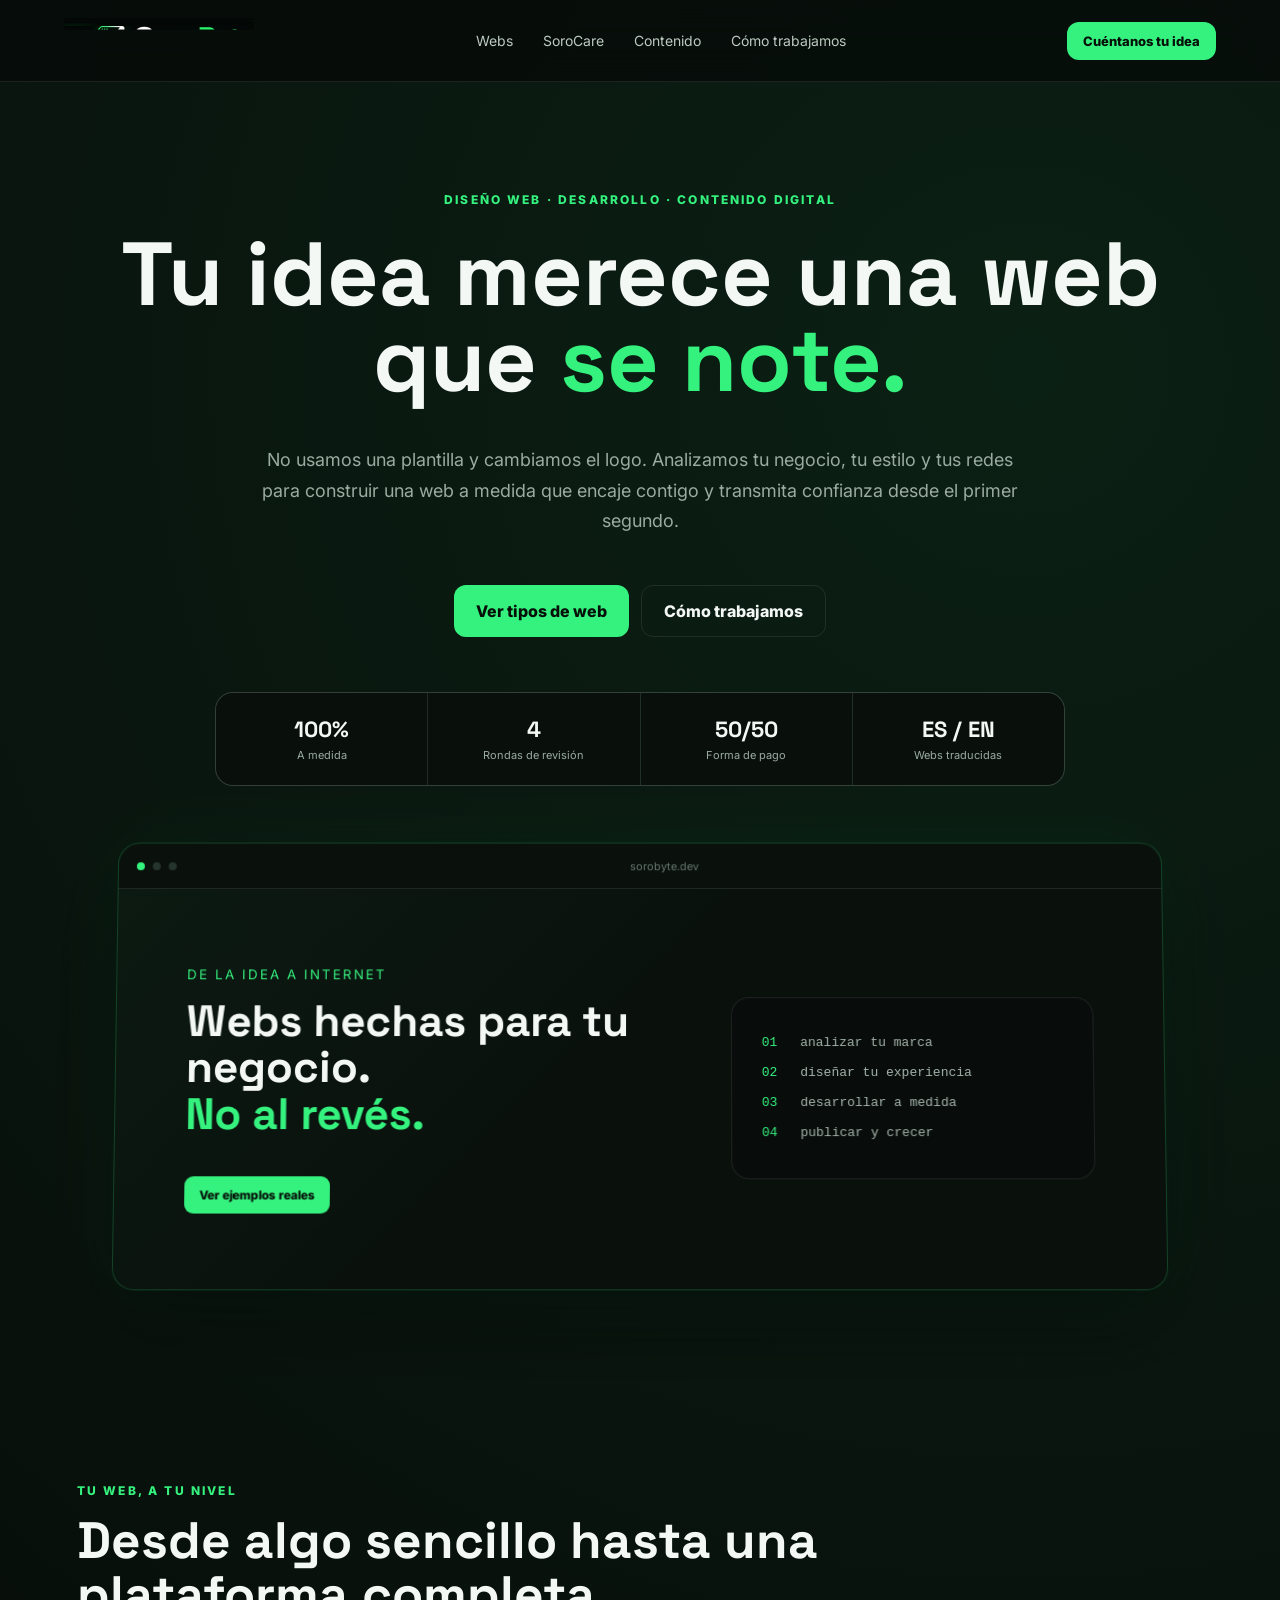
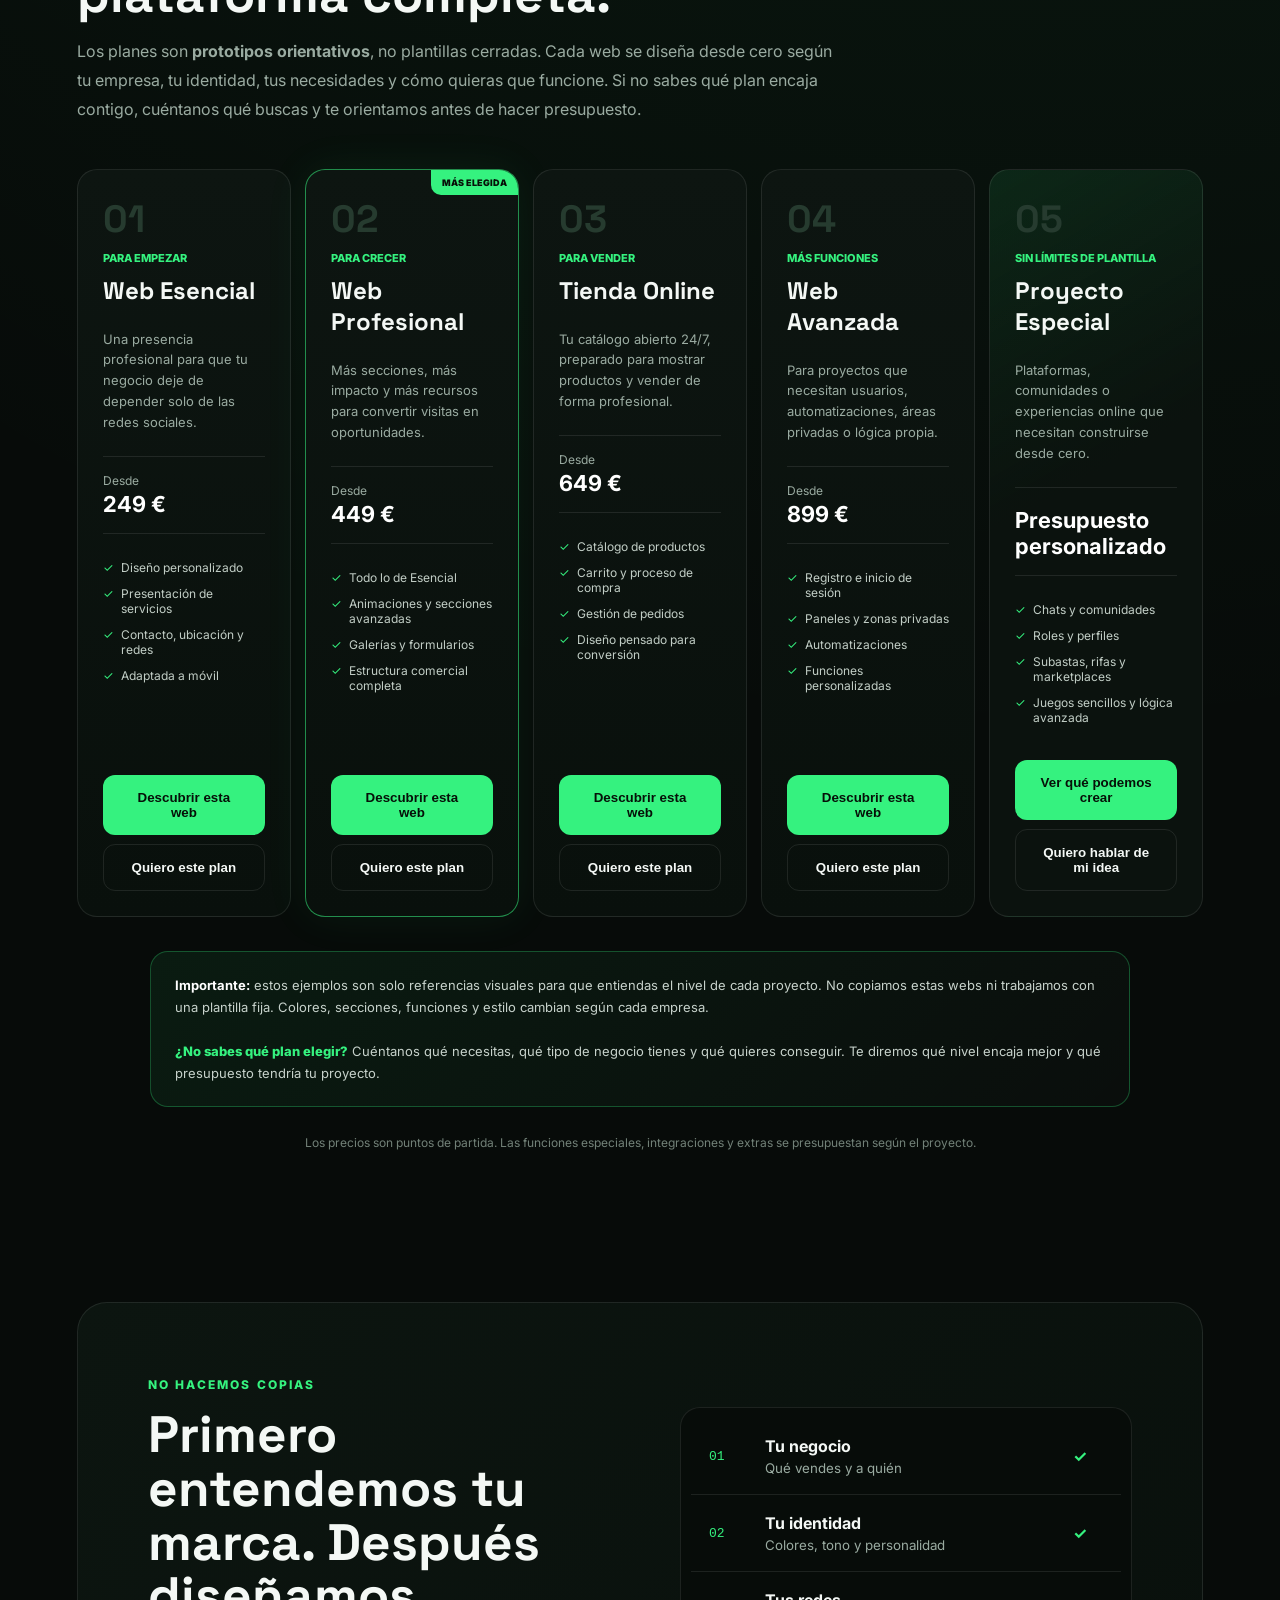
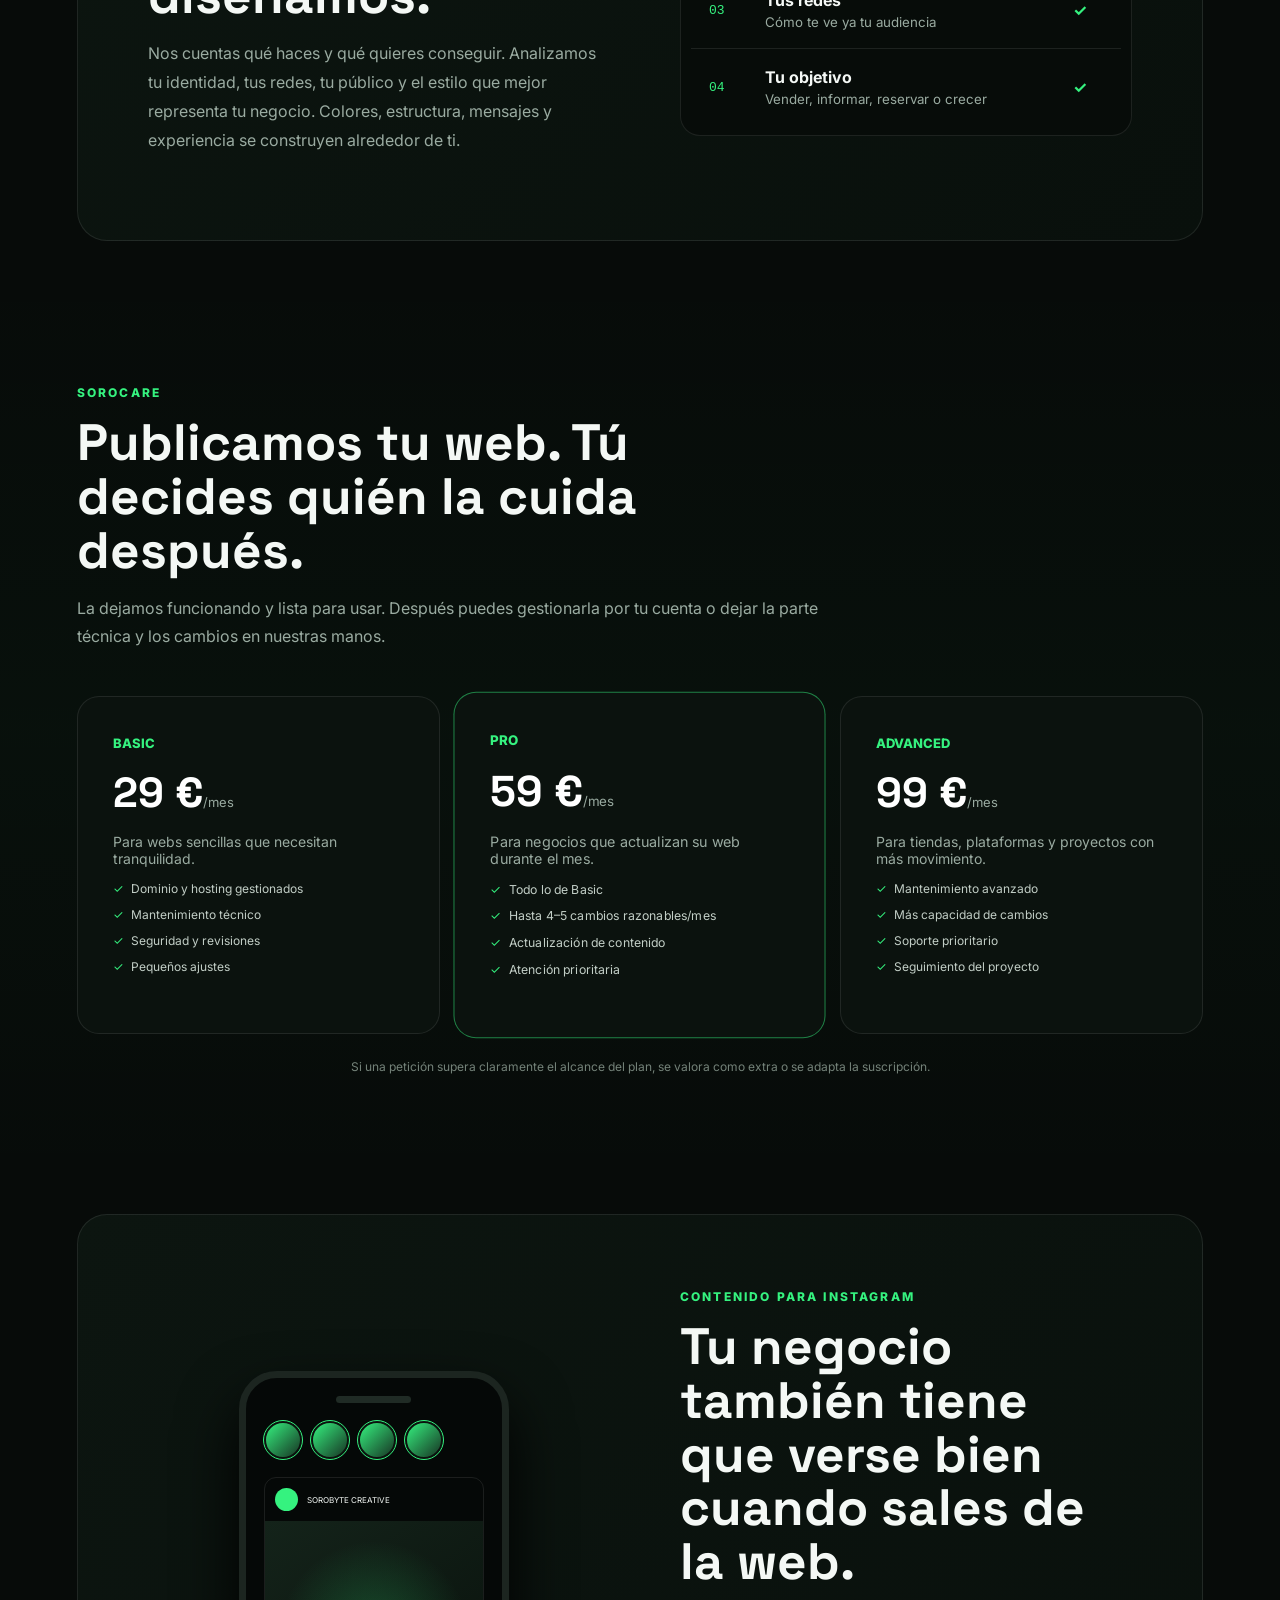
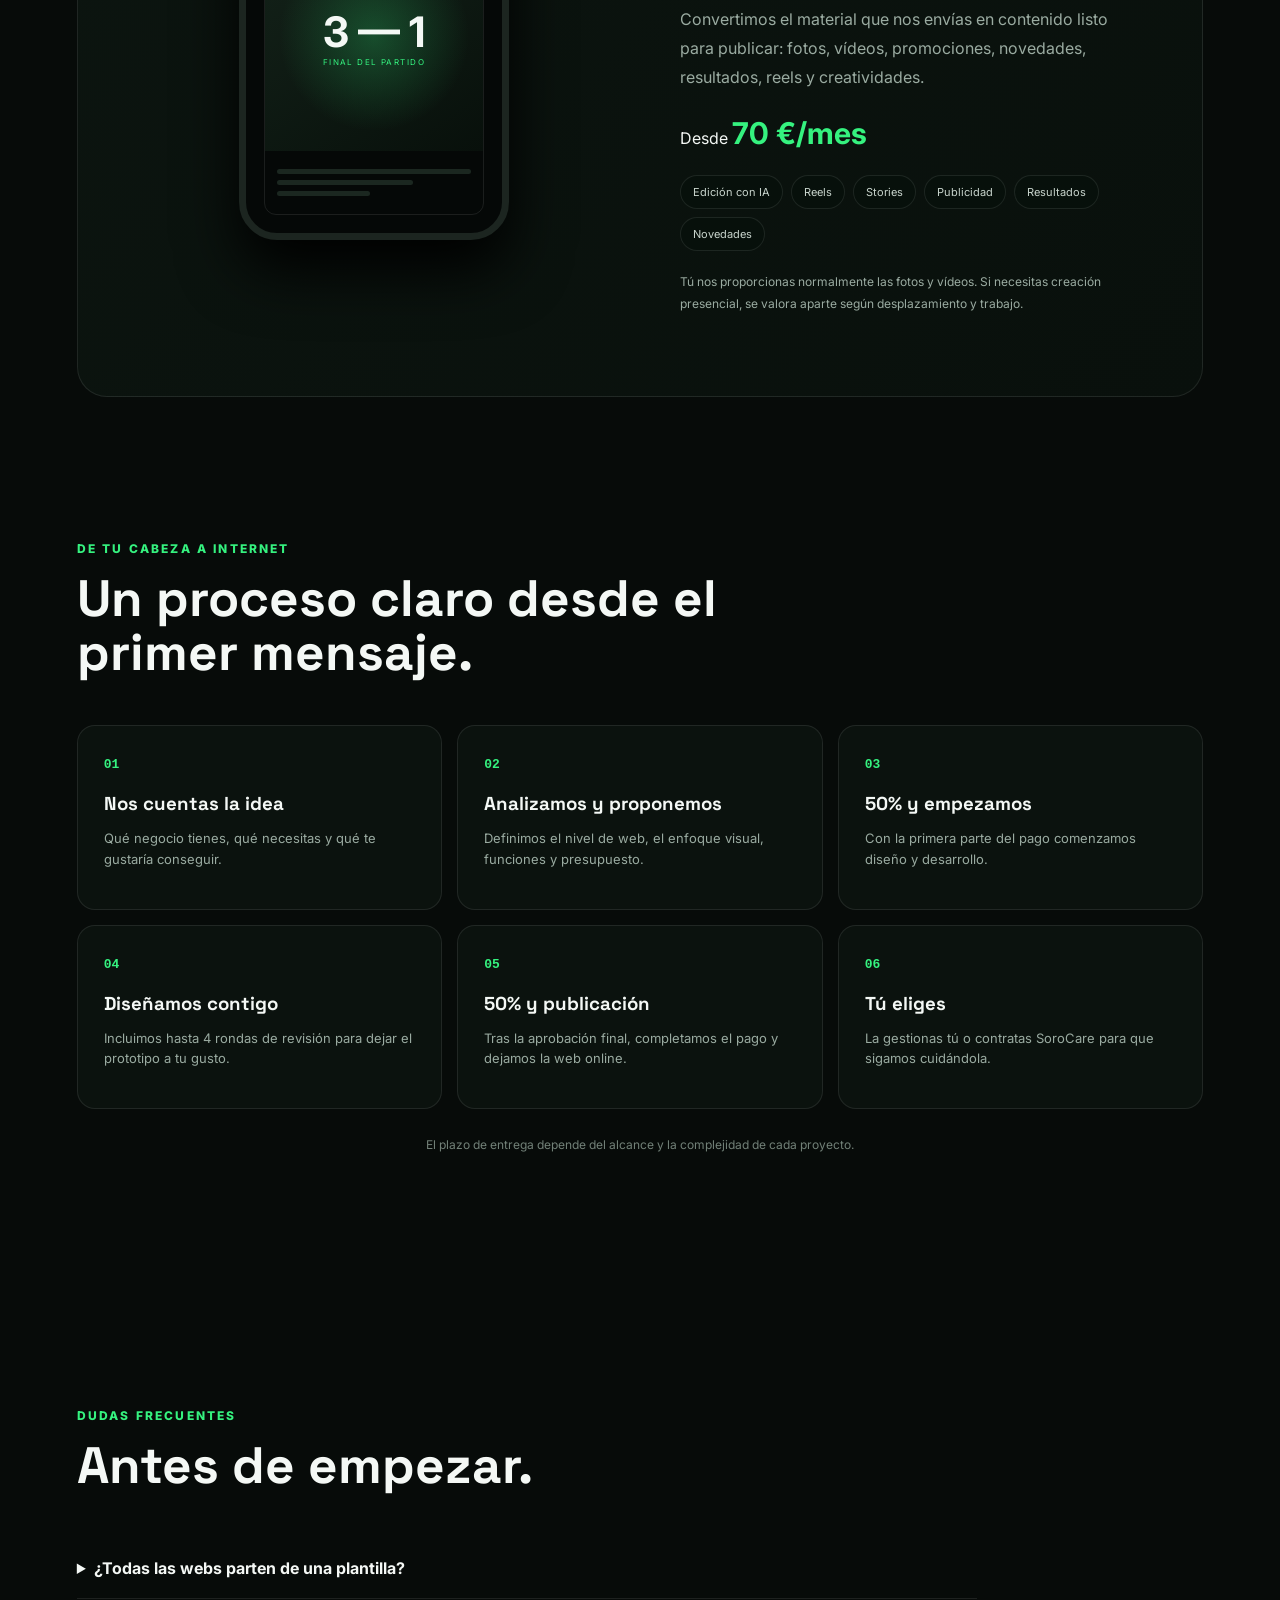
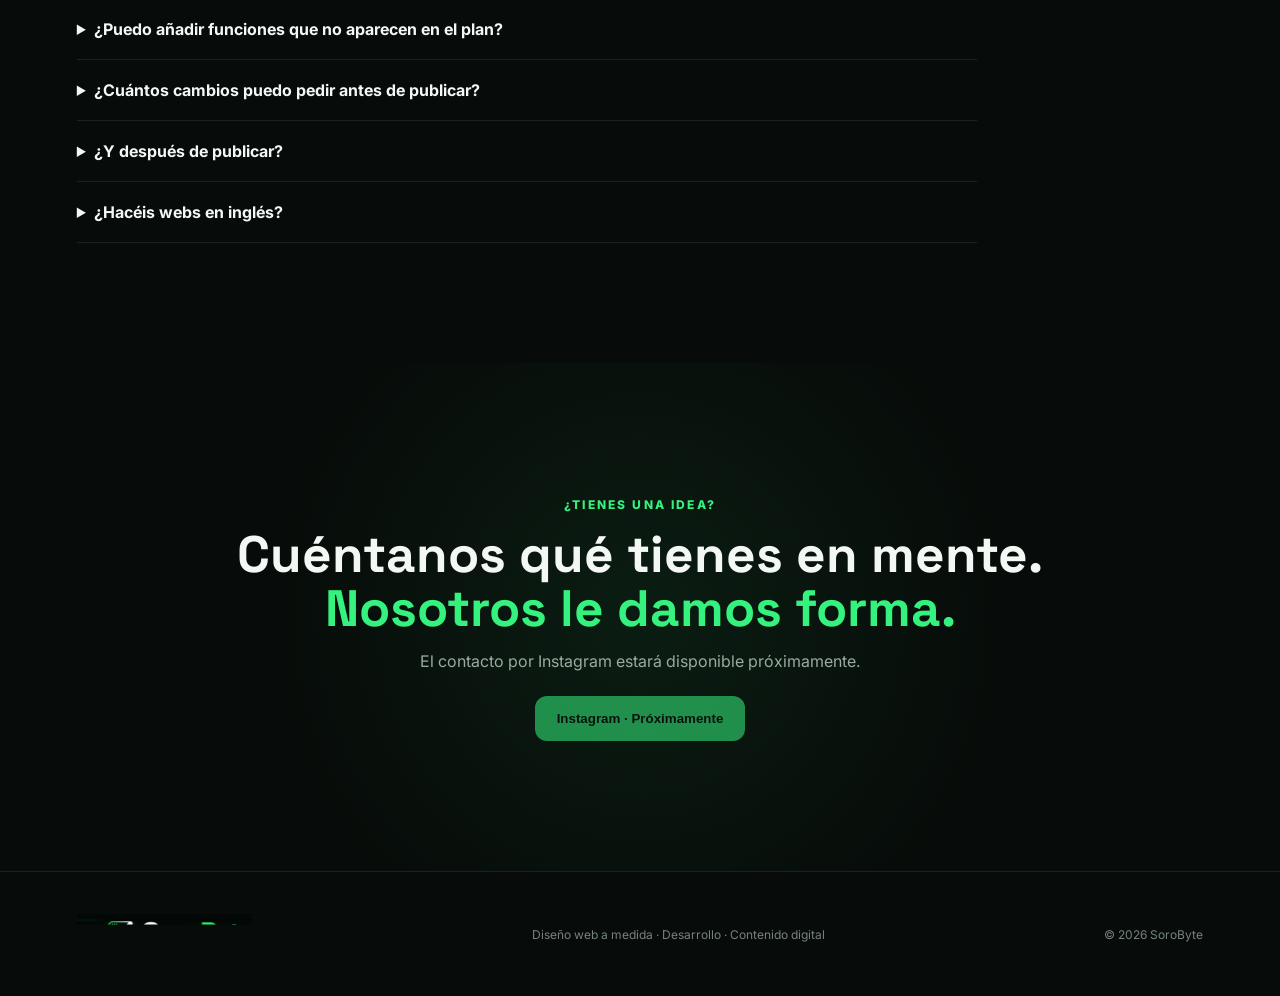
==== index.html @ 96c558c4 "Use horizontal SoroByte header logo" ====
<!DOCTYPE html>
<html lang="es">
<head>
  <meta charset="UTF-8" />
  <meta name="viewport" content="width=device-width, initial-scale=1.0" />
  <meta name="description" content="SoroByte crea webs a medida y contenido digital para negocios y emprendedores." />
  <title>SoroByte — Diseño web a medida</title>
  <link rel="preconnect" href="https://fonts.googleapis.com">
  <link rel="preconnect" href="https://fonts.gstatic.com" crossorigin>
  <link href="https://fonts.googleapis.com/css2?family=Inter:wght@400;500;600;700;800&family=Space+Grotesk:wght@500;600;700&display=swap" rel="stylesheet">
  <link rel="stylesheet" href="styles.css" />
</head>
<body>
  <div class="cursor-glow"></div>
  <header class="nav">
    <a class="brand brand-logo-wrap" href="#inicio" aria-label="SoroByte">
      <img class="brand-logo-real" src="assets/sorobyte-header.jpg?v=9" alt="SoroByte">
    </a>
    <nav>
      <a href="#servicios">Webs</a>
      <a href="#sorocare">SoroCare</a>
      <a href="#redes">Contenido</a>
      <a href="#proceso">Cómo trabajamos</a>
    </nav>
    <a class="btn btn-small" href="#contacto">Cuéntanos tu idea</a>
  </header>

  <main>
    <section class="hero" id="inicio">
      <div class="hero-badge">DISEÑO WEB · DESARROLLO · CONTENIDO DIGITAL</div>
      <h1>Tu idea merece una web que <span>se note.</span></h1>
      <p class="hero-copy">No usamos una plantilla y cambiamos el logo. Analizamos tu negocio, tu estilo y tus redes para construir una web a medida que encaje contigo y transmita confianza desde el primer segundo.</p>
      <div class="hero-actions">
        <a class="btn" href="#servicios">Ver tipos de web</a>
        <a class="btn btn-ghost" href="#proceso">Cómo trabajamos</a>
      </div>
      <div class="hero-metrics">
        <div><strong>100%</strong><span>A medida</span></div>
        <div><strong>4</strong><span>Rondas de revisión</span></div>
        <div><strong>50/50</strong><span>Forma de pago</span></div>
        <div><strong>ES / EN</strong><span>Webs traducidas</span></div>
      </div>
      <div class="hero-screen">
        <div class="screen-top"><i></i><i></i><i></i><span>sorobyte.dev</span></div>
        <div class="screen-content">
          <div class="screen-copy">
            <small>DE LA IDEA A INTERNET</small>
            <h3>Webs hechas para tu negocio.<br><em>No al revés.</em></h3>
            <a class="screen-demo-btn" href="#servicios">Ver ejemplos reales</a>
          </div>
          <div class="code-card">
            <span>01</span> analizar tu marca<br>
            <span>02</span> diseñar tu experiencia<br>
            <span>03</span> desarrollar a medida<br>
            <span>04</span> publicar y crecer
          </div>
        </div>
      </div>
    </section>

    <section class="section" id="servicios">
      <div class="section-head">
        <span class="eyebrow">TU WEB, A TU NIVEL</span>
        <h2>Desde algo sencillo hasta una plataforma completa.</h2>
        <p>Los planes son <strong>prototipos orientativos</strong>, no plantillas cerradas. Cada web se diseña desde cero según tu empresa, tu identidad, tus necesidades y cómo quieras que funcione. Si no sabes qué plan encaja contigo, cuéntanos qué buscas y te orientamos antes de hacer presupuesto.</p>
      </div>

      <div class="plans">
        <article class="plan">
          <div class="plan-num">01</div>
          <span class="tag">Para empezar</span>
          <h3>Web Esencial</h3>
          <p>Una presencia profesional para que tu negocio deje de depender solo de las redes sociales.</p>
          <div class="price">Desde <strong>249 €</strong></div>
          <ul>
            <li>Diseño personalizado</li>
            <li>Presentación de servicios</li>
            <li>Contacto, ubicación y redes</li>
            <li>Adaptada a móvil</li>
          </ul>
          <div class="plan-actions"><button class="btn btn-wide open-detail" data-plan="esencial">Descubrir esta web</button><button class="btn btn-ghost btn-wide contact-plan" data-plan="esencial">Quiero este plan</button></div>
        </article>

        <article class="plan featured">
          <div class="popular">MÁS ELEGIDA</div>
          <div class="plan-num">02</div>
          <span class="tag">Para crecer</span>
          <h3>Web Profesional</h3>
          <p>Más secciones, más impacto y más recursos para convertir visitas en oportunidades.</p>
          <div class="price">Desde <strong>449 €</strong></div>
          <ul>
            <li>Todo lo de Esencial</li>
            <li>Animaciones y secciones avanzadas</li>
            <li>Galerías y formularios</li>
            <li>Estructura comercial completa</li>
          </ul>
          <div class="plan-actions"><button class="btn btn-wide open-detail" data-plan="profesional">Descubrir esta web</button><button class="btn btn-ghost btn-wide contact-plan" data-plan="profesional">Quiero este plan</button></div>
        </article>

        <article class="plan">
          <div class="plan-num">03</div>
          <span class="tag">Para vender</span>
          <h3>Tienda Online</h3>
          <p>Tu catálogo abierto 24/7, preparado para mostrar productos y vender de forma profesional.</p>
          <div class="price">Desde <strong>649 €</strong></div>
          <ul>
            <li>Catálogo de productos</li>
            <li>Carrito y proceso de compra</li>
            <li>Gestión de pedidos</li>
            <li>Diseño pensado para conversión</li>
          </ul>
          <div class="plan-actions"><button class="btn btn-wide open-detail" data-plan="tienda">Descubrir esta web</button><button class="btn btn-ghost btn-wide contact-plan" data-plan="tienda">Quiero este plan</button></div>
        </article>

        <article class="plan">
          <div class="plan-num">04</div>
          <span class="tag">Más funciones</span>
          <h3>Web Avanzada</h3>
          <p>Para proyectos que necesitan usuarios, automatizaciones, áreas privadas o lógica propia.</p>
          <div class="price">Desde <strong>899 €</strong></div>
          <ul>
            <li>Registro e inicio de sesión</li>
            <li>Paneles y zonas privadas</li>
            <li>Automatizaciones</li>
            <li>Funciones personalizadas</li>
          </ul>
          <div class="plan-actions"><button class="btn btn-wide open-detail" data-plan="avanzada">Descubrir esta web</button><button class="btn btn-ghost btn-wide contact-plan" data-plan="avanzada">Quiero este plan</button></div>
        </article>

        <article class="plan special">
          <div class="plan-num">05</div>
          <span class="tag">Sin límites de plantilla</span>
          <h3>Proyecto Especial</h3>
          <p>Plataformas, comunidades o experiencias online que necesitan construirse desde cero.</p>
          <div class="price"><strong>Presupuesto personalizado</strong></div>
          <ul>
            <li>Chats y comunidades</li>
            <li>Roles y perfiles</li>
            <li>Subastas, rifas y marketplaces</li>
            <li>Juegos sencillos y lógica avanzada</li>
          </ul>
          <div class="plan-actions"><button class="btn btn-wide open-detail" data-plan="especial">Ver qué podemos crear</button><button class="btn btn-ghost btn-wide contact-plan" data-plan="especial">Quiero hablar de mi idea</button></div>
        </article>
      </div>

      <div class="plan-clarity">
  <strong>Importante:</strong> estos ejemplos son solo referencias visuales para que entiendas el nivel de cada proyecto. No copiamos estas webs ni trabajamos con una plantilla fija. Colores, secciones, funciones y estilo cambian según cada empresa.
  <br><br>
  <span>¿No sabes qué plan elegir?</span> Cuéntanos qué necesitas, qué tipo de negocio tienes y qué quieres conseguir. Te diremos qué nivel encaja mejor y qué presupuesto tendría tu proyecto.
</div>
<p class="pricing-note">Los precios son puntos de partida. Las funciones especiales, integraciones y extras se presupuestan según el proyecto.</p>
    </section>

    <section class="custom-section">
      <div class="custom-copy">
        <span class="eyebrow">NO HACEMOS COPIAS</span>
        <h2>Primero entendemos tu marca. Después diseñamos.</h2>
        <p>Nos cuentas qué haces y qué quieres conseguir. Analizamos tu identidad, tus redes, tu público y el estilo que mejor representa tu negocio. Colores, estructura, mensajes y experiencia se construyen alrededor de ti.</p>
      </div>
      <div class="analysis-card">
        <div class="analysis-row"><span>01</span><div><strong>Tu negocio</strong><small>Qué vendes y a quién</small></div><b>✓</b></div>
        <div class="analysis-row"><span>02</span><div><strong>Tu identidad</strong><small>Colores, tono y personalidad</small></div><b>✓</b></div>
        <div class="analysis-row"><span>03</span><div><strong>Tus redes</strong><small>Cómo te ve ya tu audiencia</small></div><b>✓</b></div>
        <div class="analysis-row"><span>04</span><div><strong>Tu objetivo</strong><small>Vender, informar, reservar o crecer</small></div><b>✓</b></div>
      </div>
    </section>

    <section class="section care-section" id="sorocare">
      <div class="section-head">
        <span class="eyebrow">SOROCARE</span>
        <h2>Publicamos tu web. Tú decides quién la cuida después.</h2>
        <p>La dejamos funcionando y lista para usar. Después puedes gestionarla por tu cuenta o dejar la parte técnica y los cambios en nuestras manos.</p>
      </div>
      <div class="care-grid">
        <article class="care-card">
          <span>Basic</span><div class="care-price"><strong>29 €</strong>/mes</div>
          <p>Para webs sencillas que necesitan tranquilidad.</p>
          <ul><li>Dominio y hosting gestionados</li><li>Mantenimiento técnico</li><li>Seguridad y revisiones</li><li>Pequeños ajustes</li></ul>
        </article>
        <article class="care-card care-main">
          <span>Pro</span><div class="care-price"><strong>59 €</strong>/mes</div>
          <p>Para negocios que actualizan su web durante el mes.</p>
          <ul><li>Todo lo de Basic</li><li>Hasta 4–5 cambios razonables/mes</li><li>Actualización de contenido</li><li>Atención prioritaria</li></ul>
        </article>
        <article class="care-card">
          <span>Advanced</span><div class="care-price"><strong>99 €</strong>/mes</div>
          <p>Para tiendas, plataformas y proyectos con más movimiento.</p>
          <ul><li>Mantenimiento avanzado</li><li>Más capacidad de cambios</li><li>Soporte prioritario</li><li>Seguimiento del proyecto</li></ul>
        </article>
      </div>
      <div class="care-note">Si una petición supera claramente el alcance del plan, se valora como extra o se adapta la suscripción.</div>
    </section>

    <section class="social-section" id="redes">
      <div class="social-visual">
        <div class="phone">
          <div class="phone-bar"></div>
          <div class="story-row"><i></i><i></i><i></i><i></i></div>
          <div class="post-mock">
            <div class="post-top"><i></i><span>SOROBYTE CREATIVE</span></div>
            <div class="post-image"><strong>3 — 1</strong><small>FINAL DEL PARTIDO</small></div>
            <div class="post-lines"><b></b><b></b><b></b></div>
          </div>
        </div>
      </div>
      <div class="social-copy">
        <span class="eyebrow">CONTENIDO PARA INSTAGRAM</span>
        <h2>Tu negocio también tiene que verse bien cuando sales de la web.</h2>
        <p>Convertimos el material que nos envías en contenido listo para publicar: fotos, vídeos, promociones, novedades, resultados, reels y creatividades.</p>
        <div class="social-price">Desde <strong>70 €/mes</strong></div>
        <div class="chips"><span>Edición con IA</span><span>Reels</span><span>Stories</span><span>Publicidad</span><span>Resultados</span><span>Novedades</span></div>
        <p class="small">Tú nos proporcionas normalmente las fotos y vídeos. Si necesitas creación presencial, se valora aparte según desplazamiento y trabajo.</p>
      </div>
    </section>

    <section class="section" id="proceso">
      <div class="section-head">
        <span class="eyebrow">DE TU CABEZA A INTERNET</span>
        <h2>Un proceso claro desde el primer mensaje.</h2>
      </div>
      <div class="timeline">
        <article><b>01</b><h3>Nos cuentas la idea</h3><p>Qué negocio tienes, qué necesitas y qué te gustaría conseguir.</p></article>
        <article><b>02</b><h3>Analizamos y proponemos</h3><p>Definimos el nivel de web, el enfoque visual, funciones y presupuesto.</p></article>
        <article><b>03</b><h3>50% y empezamos</h3><p>Con la primera parte del pago comenzamos diseño y desarrollo.</p></article>
        <article><b>04</b><h3>Diseñamos contigo</h3><p>Incluimos hasta 4 rondas de revisión para dejar el prototipo a tu gusto.</p></article>
        <article><b>05</b><h3>50% y publicación</h3><p>Tras la aprobación final, completamos el pago y dejamos la web online.</p></article>
        <article><b>06</b><h3>Tú eliges</h3><p>La gestionas tú o contratas SoroCare para que sigamos cuidándola.</p></article>
      </div>
      <p class="pricing-note">El plazo de entrega depende del alcance y la complejidad de cada proyecto.</p>
    </section>

    <section class="section faq-section">
      <div class="section-head"><span class="eyebrow">DUDAS FRECUENTES</span><h2>Antes de empezar.</h2></div>
      <div class="faq">
        <details><summary>¿Todas las webs parten de una plantilla?</summary><p>No. Cada proyecto se diseña según el negocio, su identidad y sus necesidades. Los planes sirven para orientar el alcance y el precio de partida.</p></details>
        <details><summary>¿Puedo añadir funciones que no aparecen en el plan?</summary><p>Sí. Las funciones especiales se valoran como extras según dificultad y tiempo de desarrollo.</p></details>
        <details><summary>¿Cuántos cambios puedo pedir antes de publicar?</summary><p>Incluimos hasta 4 rondas de revisión durante el prototipo. A partir de la quinta ronda puede aplicarse un extra de desarrollo.</p></details>
        <details><summary>¿Y después de publicar?</summary><p>Puedes gestionar la web tú mismo. Si eliges SoroCare, nos encargamos del mantenimiento y de los cambios incluidos en tu plan.</p></details>
        <details><summary>¿Hacéis webs en inglés?</summary><p>Sí. Podemos crear proyectos en español y preparar versiones traducidas al inglés.</p></details>
      </div>
    </section>

    <section class="cta-section" id="contacto">
      <span class="eyebrow">¿TIENES UNA IDEA?</span>
      <h2>Cuéntanos qué tienes en mente.<br><span>Nosotros le damos forma.</span></h2>
      <p>El contacto por Instagram estará disponible próximamente.</p>
      <button class="btn btn-disabled" disabled>Instagram · Próximamente</button>
    </section>
  </main>

  <footer>
    <a class="brand brand-logo-wrap" href="#inicio"><img class="brand-logo-real" src="assets/sorobyte-header.jpg?v=9" alt="SoroByte"></a>
    <p>Diseño web a medida · Desarrollo · Contenido digital</p>
    <span>© 2026 SoroByte</span>
  </footer>

  <div class="modal" id="planModal" aria-hidden="true">
    <div class="modal-backdrop"></div>
    <div class="modal-panel">
      <button class="modal-close" aria-label="Cerrar">×</button>
      <div id="modalContent"></div>
    </div>
  </div>

  <div class="toast" id="toast"></div>
  <script src="script.js"></script>
</body>
</html>
---- styles.css ----
:root{--bg:#070b09;--panel:#0c1310;--panel2:#101a15;--text:#f4f8f5;--muted:#9aaba1;--green:#35f27f;--green2:#0fbf5b;--line:rgba(255,255,255,.09);--radius:24px}*{box-sizing:border-box}html{scroll-behavior:smooth}body{margin:0;background:radial-gradient(circle at 80% 5%,rgba(53,242,127,.09),transparent 28%),var(--bg);color:var(--text);font-family:Inter,sans-serif;overflow-x:hidden}a{color:inherit;text-decoration:none}.nav{height:82px;display:flex;align-items:center;justify-content:space-between;padding:0 5vw;position:sticky;top:0;z-index:20;background:rgba(7,11,9,.82);backdrop-filter:blur(18px);border-bottom:1px solid var(--line)}.brand{display:flex;gap:10px;align-items:center;font-family:"Space Grotesk";font-weight:700;font-size:21px}.brand>span:last-child>span{color:var(--green)}.brand-mark{display:grid;place-items:center;width:40px;height:40px;border:1px solid rgba(53,242,127,.5);background:rgba(53,242,127,.08);border-radius:12px;color:var(--green);font-size:14px}.nav nav{display:flex;gap:30px}.nav nav a{font-size:14px;color:#bdc9c1;transition:.2s}.nav nav a:hover{color:var(--green)}.btn{display:inline-flex;align-items:center;justify-content:center;background:var(--green);color:#061008;font-weight:800;border:none;border-radius:12px;padding:15px 22px;cursor:pointer;transition:.2s;box-shadow:0 0 0 rgba(53,242,127,0)}.btn:hover{transform:translateY(-2px);box-shadow:0 12px 35px rgba(53,242,127,.18)}.btn-small{padding:11px 16px;font-size:13px}.btn-ghost{background:transparent;color:var(--text);border:1px solid var(--line);box-shadow:none}.btn-wide{width:100%;margin-top:auto}.btn-disabled{opacity:.55;cursor:not-allowed}.hero{min-height:calc(100vh - 82px);padding:110px 6vw 70px;text-align:center;display:flex;flex-direction:column;align-items:center}.hero-badge,.eyebrow{font-size:12px;letter-spacing:.18em;font-weight:800;color:var(--green);text-transform:uppercase}.hero h1{font-family:"Space Grotesk";font-size:clamp(50px,7vw,96px);line-height:.96;max-width:1040px;margin:24px auto}.hero h1 span,.cta-section h2 span{color:var(--green)}.hero-copy{max-width:760px;color:var(--muted);font-size:18px;line-height:1.7}.hero-actions{display:flex;gap:12px;margin:30px 0}.hero-metrics{display:grid;grid-template-columns:repeat(4,1fr);gap:1px;background:var(--line);border:1px solid var(--line);border-radius:18px;overflow:hidden;width:min(850px,100%);margin:25px 0 55px}.hero-metrics div{background:#09100c;padding:22px}.hero-metrics strong{display:block;font-family:"Space Grotesk";font-size:22px}.hero-metrics span{font-size:11px;color:var(--muted)}.hero-screen{width:min(1050px,94vw);border:1px solid rgba(53,242,127,.22);border-radius:22px;background:#0a110d;box-shadow:0 30px 90px rgba(0,0,0,.45),0 0 80px rgba(53,242,127,.07);overflow:hidden;transform:perspective(1200px) rotateX(2deg)}.screen-top{height:46px;border-bottom:1px solid var(--line);display:flex;align-items:center;gap:8px;padding:0 18px}.screen-top i{width:8px;height:8px;border-radius:50%;background:#26352c}.screen-top i:first-child{background:var(--green)}.screen-top span{margin-left:auto;margin-right:auto;color:#65766c;font-size:11px}.screen-content{min-height:400px;padding:70px;display:grid;grid-template-columns:1.2fr .8fr;text-align:left;align-items:center;background:linear-gradient(135deg,rgba(53,242,127,.04),transparent 45%)}.screen-copy small{color:var(--green);letter-spacing:.15em}.screen-copy h3{font-family:"Space Grotesk";font-size:44px;margin:15px 0;line-height:1.05}.screen-copy em{font-style:normal;color:var(--green)}.fake-btn{width:140px;height:38px;border-radius:9px;background:var(--green);margin-top:24px}.code-card{border:1px solid var(--line);background:#080d0b;border-radius:18px;padding:30px;font-family:monospace;color:#a4b3aa;line-height:2.3}.code-card span{color:var(--green);margin-right:15px}.section{padding:120px 6vw}.section-head{max-width:760px;margin-bottom:45px}.section-head h2,.custom-copy h2,.social-copy h2,.cta-section h2{font-family:"Space Grotesk";font-size:clamp(36px,4vw,58px);line-height:1.05;margin:15px 0}.section-head p,.custom-copy p,.social-copy p{color:var(--muted);line-height:1.8}.plans{display:grid;grid-template-columns:repeat(5,1fr);gap:14px;align-items:stretch}.plan{position:relative;background:linear-gradient(180deg,#0d1511,#09100c);border:1px solid var(--line);border-radius:20px;padding:25px;display:flex;flex-direction:column;min-height:490px;transition:.25s;overflow:hidden}.plan:hover{transform:translateY(-7px);border-color:rgba(53,242,127,.35)}.plan.featured{border-color:rgba(53,242,127,.55);box-shadow:0 0 45px rgba(53,242,127,.07)}.popular{position:absolute;top:0;right:0;background:var(--green);color:#071009;font-size:9px;font-weight:900;padding:7px 11px;border-radius:0 0 0 10px}.plan-num{font-family:"Space Grotesk";color:#263b2f;font-size:38px;font-weight:800}.tag{color:var(--green);font-size:11px;text-transform:uppercase;font-weight:800;margin-top:8px}.plan h3{font-family:"Space Grotesk";font-size:24px;margin:10px 0}.plan p{color:var(--muted);font-size:13px;line-height:1.6}.price{border-top:1px solid var(--line);border-bottom:1px solid var(--line);padding:16px 0;margin:10px 0 15px;font-size:12px;color:var(--muted)}.price strong{display:block;color:#fff;font-size:22px;margin-top:3px}.plan ul,.care-card ul{list-style:none;padding:0;margin:0 0 24px}.plan li,.care-card li{font-size:12px;color:#c2cec6;margin:11px 0;padding-left:18px;position:relative}.plan li:before,.care-card li:before{content:"✓";position:absolute;left:0;color:var(--green)}.special{background:linear-gradient(150deg,rgba(53,242,127,.10),#0b120e 42%)}.pricing-note{text-align:center;color:#728178;font-size:12px;margin-top:28px}.custom-section,.social-section{margin:20px 6vw;padding:70px;border:1px solid var(--line);border-radius:30px;background:linear-gradient(135deg,#0c1510,#09100c);display:grid;grid-template-columns:1fr 1fr;gap:80px;align-items:center}.analysis-card{background:#070c09;border:1px solid var(--line);border-radius:20px;padding:10px}.analysis-row{display:grid;grid-template-columns:42px 1fr 30px;gap:14px;align-items:center;padding:18px;border-bottom:1px solid var(--line)}.analysis-row:last-child{border-bottom:0}.analysis-row>span{color:var(--green);font-family:monospace}.analysis-row strong,.analysis-row small{display:block}.analysis-row small{color:var(--muted);margin-top:4px}.analysis-row b{color:var(--green)}.care-section{background:linear-gradient(180deg,transparent,rgba(53,242,127,.025),transparent)}.care-grid{display:grid;grid-template-columns:repeat(3,1fr);gap:18px}.care-card{padding:35px;border:1px solid var(--line);border-radius:22px;background:#0b120e}.care-card>span{color:var(--green);font-size:13px;font-weight:800;text-transform:uppercase}.care-price{margin:14px 0;font-size:13px;color:var(--muted)}.care-price strong{font-family:"Space Grotesk";font-size:42px;color:#fff}.care-card p{color:var(--muted);font-size:14px}.care-main{border-color:rgba(53,242,127,.5);transform:scale(1.025)}.care-note{font-size:12px;color:#748279;text-align:center;margin-top:25px}.social-visual{display:flex;justify-content:center}.phone{width:270px;background:#050807;border:7px solid #1c2520;border-radius:38px;padding:18px;box-shadow:0 30px 60px #000}.phone-bar{width:75px;height:7px;border-radius:20px;background:#202b25;margin:0 auto 18px}.story-row{display:flex;gap:9px}.story-row i{width:38px;height:38px;border-radius:50%;background:linear-gradient(135deg,var(--green),#173323);border:2px solid #0c120e;outline:1px solid var(--green)}.post-mock{margin-top:18px;border:1px solid var(--line);border-radius:12px;overflow:hidden}.post-top{display:flex;align-items:center;gap:9px;padding:10px;font-size:8px}.post-top i{width:23px;height:23px;background:var(--green);border-radius:50%}.post-image{height:230px;background:radial-gradient(circle at center,rgba(53,242,127,.24),transparent 60%),linear-gradient(145deg,#14231a,#08100b);display:flex;flex-direction:column;align-items:center;justify-content:center}.post-image strong{font-size:42px}.post-image small{color:var(--green);font-size:8px;letter-spacing:.18em}.post-lines{padding:12px}.post-lines b{display:block;height:5px;background:#1b2720;border-radius:5px;margin:6px 0}.post-lines b:nth-child(2){width:70%}.post-lines b:nth-child(3){width:48%}.social-price{font-size:16px;margin:24px 0}.social-price strong{font-size:30px;color:var(--green)}.chips{display:flex;flex-wrap:wrap;gap:8px}.chips span{border:1px solid var(--line);background:#07100b;padding:9px 12px;border-radius:30px;font-size:11px;color:#c8d4cc}.small{font-size:12px!important;margin-top:20px}.timeline{display:grid;grid-template-columns:repeat(3,1fr);gap:15px}.timeline article{border:1px solid var(--line);border-radius:18px;padding:26px;background:#0b120e}.timeline b{color:var(--green);font-family:monospace}.timeline h3{font-family:"Space Grotesk";margin:20px 0 8px}.timeline p{color:var(--muted);font-size:13px;line-height:1.6}.faq{max-width:900px}.faq details{border-bottom:1px solid var(--line);padding:20px 0}.faq summary{font-weight:700;cursor:pointer}.faq p{color:var(--muted);line-height:1.7}.cta-section{text-align:center;padding:130px 6vw;background:radial-gradient(circle,rgba(53,242,127,.08),transparent 55%)}.cta-section p{color:var(--muted);margin-bottom:25px}footer{border-top:1px solid var(--line);padding:32px 6vw;display:flex;justify-content:space-between;align-items:center;color:#75847b;font-size:12px}.modal{position:fixed;inset:0;z-index:50;display:none}.modal.active{display:block}.modal-backdrop{position:absolute;inset:0;background:rgba(0,0,0,.78);backdrop-filter:blur(10px)}.modal-panel{position:relative;z-index:2;width:min(820px,92vw);max-height:88vh;overflow:auto;margin:6vh auto;background:#0b120e;border:1px solid rgba(53,242,127,.28);border-radius:24px;padding:42px;box-shadow:0 30px 100px #000}.modal-close{position:absolute;right:18px;top:16px;background:none;border:none;color:#fff;font-size:32px;cursor:pointer}.modal-title{font-family:"Space Grotesk";font-size:40px;margin:8px 0}.modal-sub{color:var(--green);font-size:12px;font-weight:800;text-transform:uppercase;letter-spacing:.12em}.modal-copy{color:var(--muted);line-height:1.75}.modal-demo{margin:25px 0;border:1px solid var(--line);border-radius:16px;padding:25px;background:linear-gradient(135deg,rgba(53,242,127,.08),#070b09)}.modal-grid{display:grid;grid-template-columns:1fr 1fr;gap:10px}.modal-chip{padding:13px;border:1px solid var(--line);border-radius:10px;font-size:12px;color:#cbd5cf}@media(max-width:1100px){.plans{grid-template-columns:repeat(2,1fr)}.plan:last-child{grid-column:1/-1}.nav nav{display:none}}@media(max-width:760px){.nav{padding:0 20px}.nav .btn-small{display:none}.hero{padding:80px 20px 45px}.hero-copy{font-size:15px}.hero-metrics{grid-template-columns:repeat(2,1fr)}.screen-content{grid-template-columns:1fr;padding:32px;gap:20px}.screen-copy h3{font-size:30px}.section{padding:80px 20px}.plans,.care-grid,.timeline{grid-template-columns:1fr}.plan:last-child{grid-column:auto}.care-main{transform:none}.custom-section,.social-section{margin:10px 20px;padding:35px 24px;grid-template-columns:1fr;gap:35px}.custom-copy h2,.social-copy h2{font-size:36px}.modal-panel{padding:35px 22px}.modal-grid{grid-template-columns:1fr}footer{flex-direction:column;gap:15px;text-align:center}}.brand-logo{width:155px;height:auto;display:block}.plan-actions{margin-top:auto;display:grid;gap:9px}.plan-actions .btn-wide{margin-top:0}.screen-demo-btn{display:inline-flex;margin-top:24px;background:var(--green);color:#061008;font-size:12px;font-weight:800;padding:11px 15px;border-radius:9px;transition:.2s}.screen-demo-btn:hover{transform:translateY(-2px)}.demo-frame-wrap{margin:26px 0;border:1px solid var(--line);border-radius:18px;overflow:hidden;background:#fff}.demo-frame-bar{height:38px;background:#101713;display:flex;align-items:center;gap:7px;padding:0 13px}.demo-frame-bar i{width:7px;height:7px;border-radius:50%;background:#314238}.demo-frame-bar i:first-child{background:var(--green)}.demo-frame{width:100%;height:420px;border:0;display:block;background:#fff}.modal-actions{display:flex;gap:10px;flex-wrap:wrap;margin-top:25px}.toast{position:fixed;left:50%;bottom:28px;transform:translate(-50%,30px);opacity:0;z-index:100;background:#101713;border:1px solid rgba(53,242,127,.45);color:#fff;padding:13px 18px;border-radius:12px;font-size:13px;transition:.25s;pointer-events:none;box-shadow:0 16px 50px #0008}.toast.show{opacity:1;transform:translate(-50%,0)}@media(max-width:760px){.brand-logo{width:128px}.demo-frame{height:520px}.modal-actions{display:grid}.modal-actions .btn{width:100%}}.brand-symbol{display:grid;place-items:center;width:42px;height:42px;border-radius:12px;background:linear-gradient(135deg,rgba(53,242,127,.16),rgba(53,242,127,.05));border:1px solid rgba(53,242,127,.55);color:var(--green);font-family:monospace;font-size:14px;font-weight:800}.brand-name{font-family:"Space Grotesk";font-weight:800;font-size:22px;letter-spacing:-.03em}.brand-name span{color:var(--green)}.visual-preview{margin:26px 0;border:1px solid var(--line);border-radius:20px;overflow:hidden;background:#0a0f0c}.visual-browser{height:38px;background:#111814;display:flex;align-items:center;gap:7px;padding:0 13px}.visual-browser i{width:7px;height:7px;border-radius:50%;background:#314238}.visual-browser i:first-child{background:var(--green)}.visual-stage{padding:18px;background:#eef1ec;color:#151715}.visual-nav{display:flex;align-items:center;justify-content:space-between;background:#fff;border-radius:12px;padding:12px 14px;margin-bottom:14px;font-size:11px}.visual-nav strong{font-size:14px}.visual-hero{display:grid;grid-template-columns:1.1fr .9fr;gap:14px;background:#fff;border-radius:16px;padding:18px;align-items:center}.visual-copy h4{font-size:28px;line-height:1;margin:6px 0 10px}.visual-copy p{font-size:11px;line-height:1.5;color:#687067}.visual-cta{display:inline-block;background:#171917;color:#fff;border-radius:8px;padding:8px 11px;font-size:10px;margin-top:8px}.visual-art{min-height:170px;border-radius:14px;background:linear-gradient(135deg,#c8d2c9,#7b867f);display:grid;place-items:center;font-size:12px;font-weight:800}.visual-cards{display:grid;grid-template-columns:repeat(3,1fr);gap:10px;margin-top:12px}.visual-card{background:#fff;border-radius:12px;padding:12px;min-height:74px}.visual-card b{display:block;font-size:11px}.visual-card span{font-size:9px;color:#6f776f}.visual-store{display:grid;grid-template-columns:repeat(3,1fr);gap:10px}.visual-product{background:#fff;border-radius:12px;padding:10px}.visual-product .thumb{height:85px;border-radius:9px;background:linear-gradient(135deg,#d8d4cb,#8c877d);margin-bottom:8px}.visual-product b{font-size:10px}.visual-dashboard{display:grid;grid-template-columns:110px 1fr;min-height:240px;background:#f3f4f1;border-radius:14px;overflow:hidden}.visual-side{background:#101510;color:#fff;padding:14px;font-size:9px}.visual-side b{display:block;font-size:13px;margin-bottom:13px}.visual-main{padding:14px}.visual-stats{display:grid;grid-template-columns:repeat(3,1fr);gap:8px}.visual-stat{background:#fff;border-radius:10px;padding:10px}.visual-stat small{font-size:7px;color:#7a807a}.visual-stat b{display:block;font-size:12px;margin-top:4px}.visual-community{display:grid;grid-template-columns:120px 1fr 135px;min-height:240px;border-radius:14px;overflow:hidden}.visual-community>div{padding:12px;background:#fff;border-right:1px solid #ddd}.visual-feed{background:#f1f3ef!important}.visual-post{background:#fff;border-radius:10px;padding:10px;margin-bottom:8px;font-size:9px}.preview-caption{font-size:11px;color:var(--muted);line-height:1.6;margin-top:10px}.modal-panel{width:min(980px,94vw)}@media(max-width:760px){.visual-hero,.visual-cards,.visual-store,.visual-stats{grid-template-columns:1fr}.visual-dashboard,.visual-community{grid-template-columns:1fr}.visual-side,.visual-community>div:first-child,.visual-community>div:last-child{display:none}.brand-name{font-size:19px}.brand-symbol{width:38px;height:38px}}
.brand-logo-wrap{display:flex;align-items:center;min-width:180px}
.brand-logo-real{width:190px;height:62px;object-fit:contain;object-position:left center;display:block}
.gallery-wrap{margin:28px 0 18px;position:relative}
.gallery-head{display:flex;align-items:center;justify-content:space-between;gap:12px;margin-bottom:12px}
.gallery-head strong{font-family:"Space Grotesk";font-size:17px}
.gallery-head span{font-size:11px;color:var(--muted)}
.gallery-viewport{overflow-x:auto;scroll-snap-type:x mandatory;scroll-behavior:smooth;display:flex;gap:14px;padding:2px 2px 10px;overscroll-behavior-inline:contain;scrollbar-width:thin;scrollbar-color:var(--green) transparent}
.gallery-viewport::-webkit-scrollbar{height:8px}.gallery-viewport::-webkit-scrollbar-thumb{background:rgba(53,242,127,.55);border-radius:20px}
.gallery-slide{flex:0 0 88%;scroll-snap-align:center;border:1px solid var(--line);border-radius:18px;overflow:hidden;background:#050806;box-shadow:0 18px 40px rgba(0,0,0,.35)}
.gallery-slide img{display:block;width:100%;height:auto;aspect-ratio:5/3;object-fit:cover;background:#0b0f0c}
.gallery-caption{padding:12px 14px;color:#c8d4cc;font-size:12px;border-top:1px solid var(--line)}
.gallery-controls{display:flex;gap:8px}
.gallery-btn{width:38px;height:38px;border-radius:10px;border:1px solid var(--line);background:#0d1511;color:#fff;cursor:pointer;font-size:18px}
.gallery-btn:hover{border-color:rgba(53,242,127,.55);color:var(--green)}
.gallery-dots{display:flex;justify-content:center;gap:7px;margin-top:8px}
.gallery-dots i{width:7px;height:7px;border-radius:50%;background:#3c4941}.gallery-dots i.active{background:var(--green)}
@media(max-width:760px){.brand-logo-real{width:155px;height:52px}.gallery-slide{flex-basis:94%}}

.brand-logo-real{width:178px!important;height:56px!important;object-fit:cover!important;object-position:center!important;border-radius:10px}

.plan-clarity{margin:34px auto 0;max-width:980px;padding:22px 24px;border:1px solid rgba(53,242,127,.28);border-radius:18px;background:linear-gradient(135deg,rgba(53,242,127,.07),rgba(255,255,255,.015));color:#c7d2cb;line-height:1.7;font-size:13px}
.plan-clarity strong{color:#fff}.plan-clarity span{color:var(--green);font-weight:800}

/* Final SoroByte logo: preserve the supplied artwork without cropping */
.brand-logo-wrap{display:flex;align-items:center;min-width:0}
.brand-logo-real{
  width:190px!important;
  height:64px!important;
  max-height:64px!important;
  object-fit:contain!important;
  object-position:left center!important;
  border-radius:0!important;
  background:transparent!important;
  box-shadow:none!important;
}
footer .brand-logo-real{width:175px!important;height:60px!important;max-height:60px!important}
@media(max-width:760px){
  .brand-logo-real{width:150px!important;height:52px!important;max-height:52px!important}
  footer .brand-logo-real{width:145px!important;height:50px!important;max-height:50px!important}
}
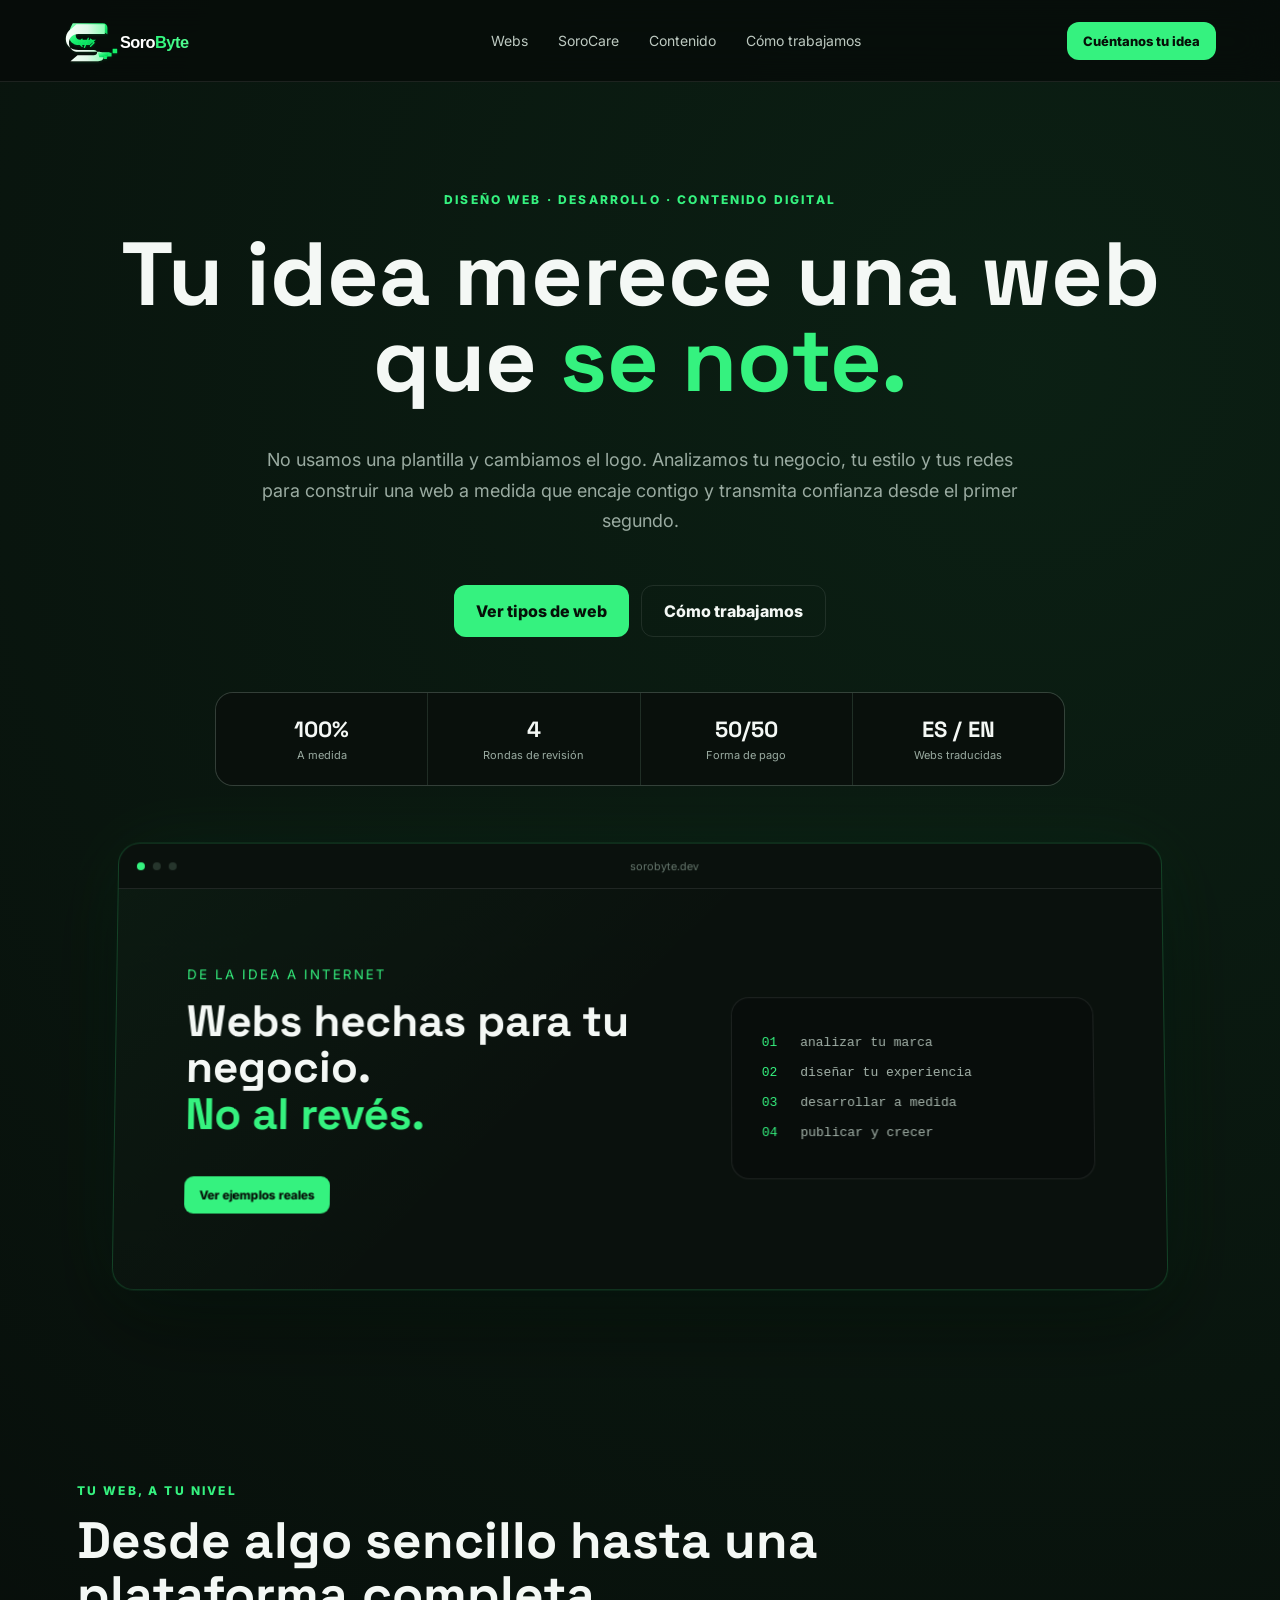
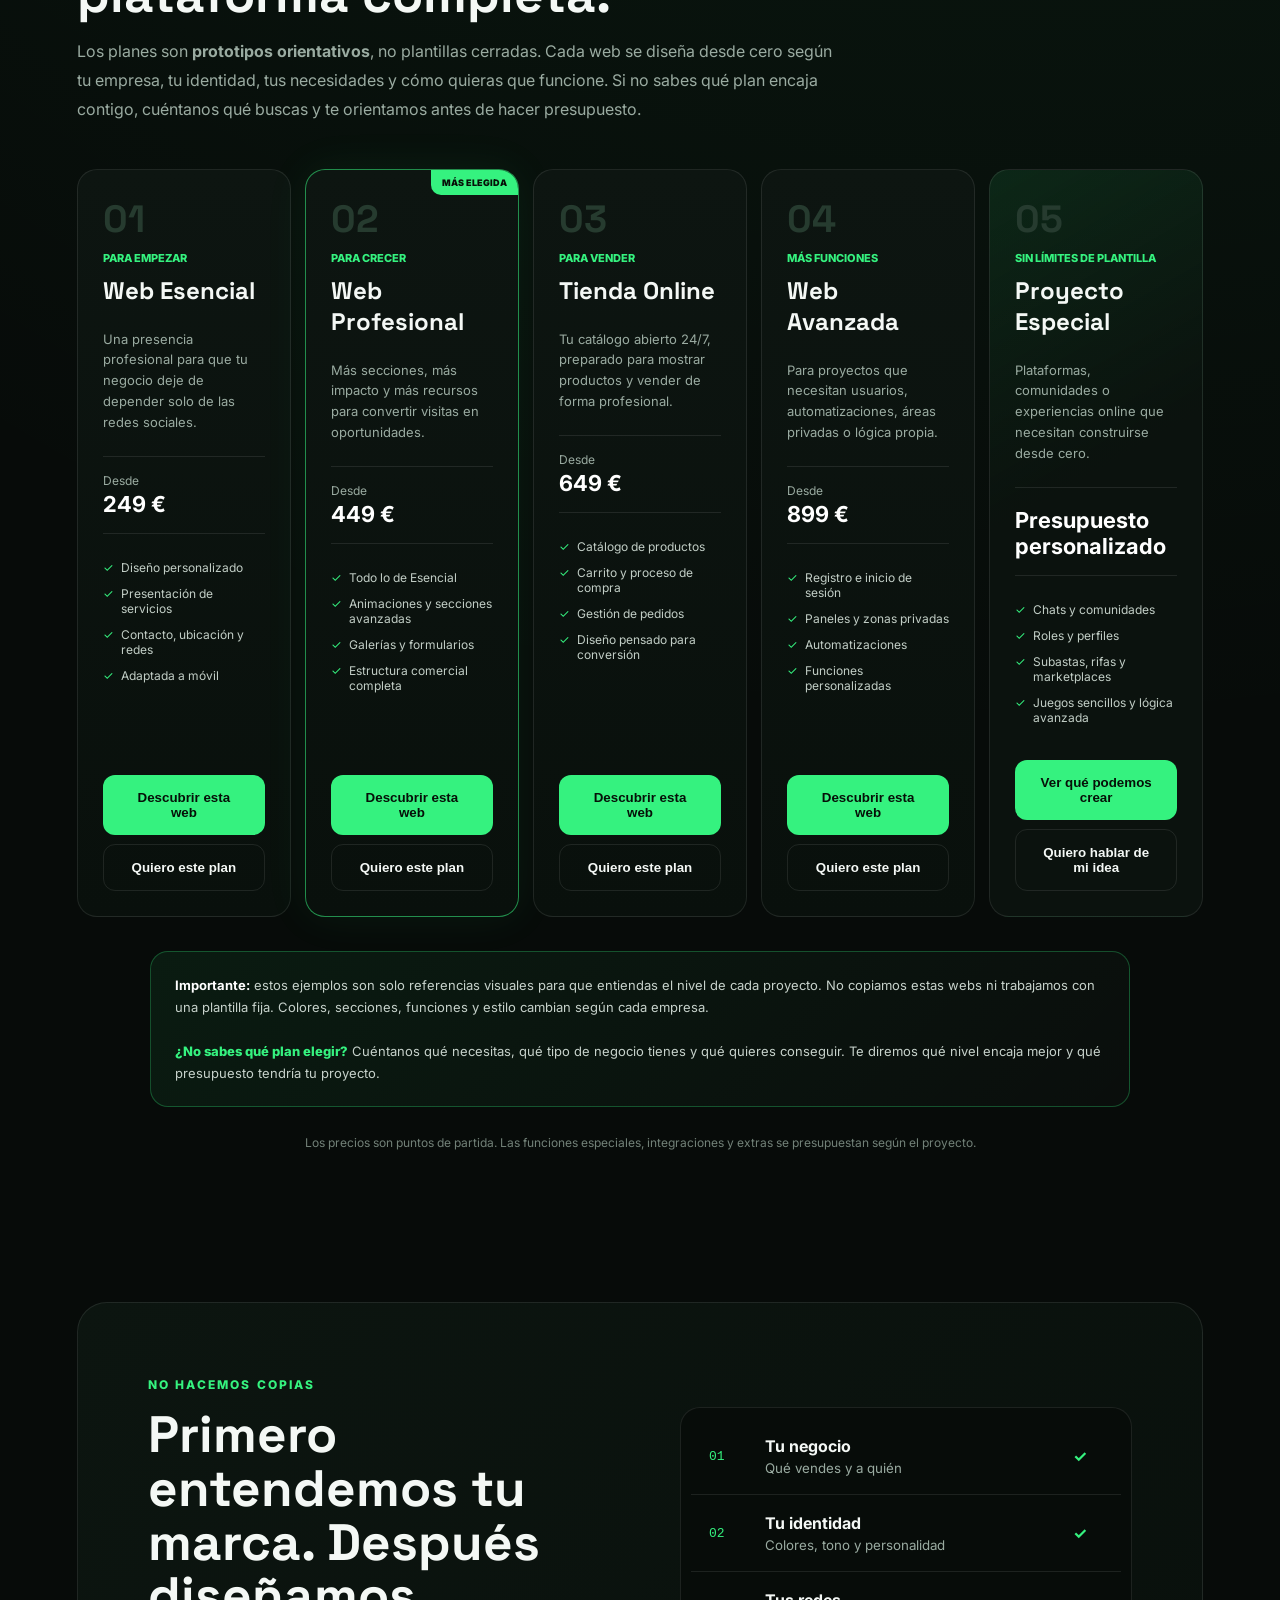
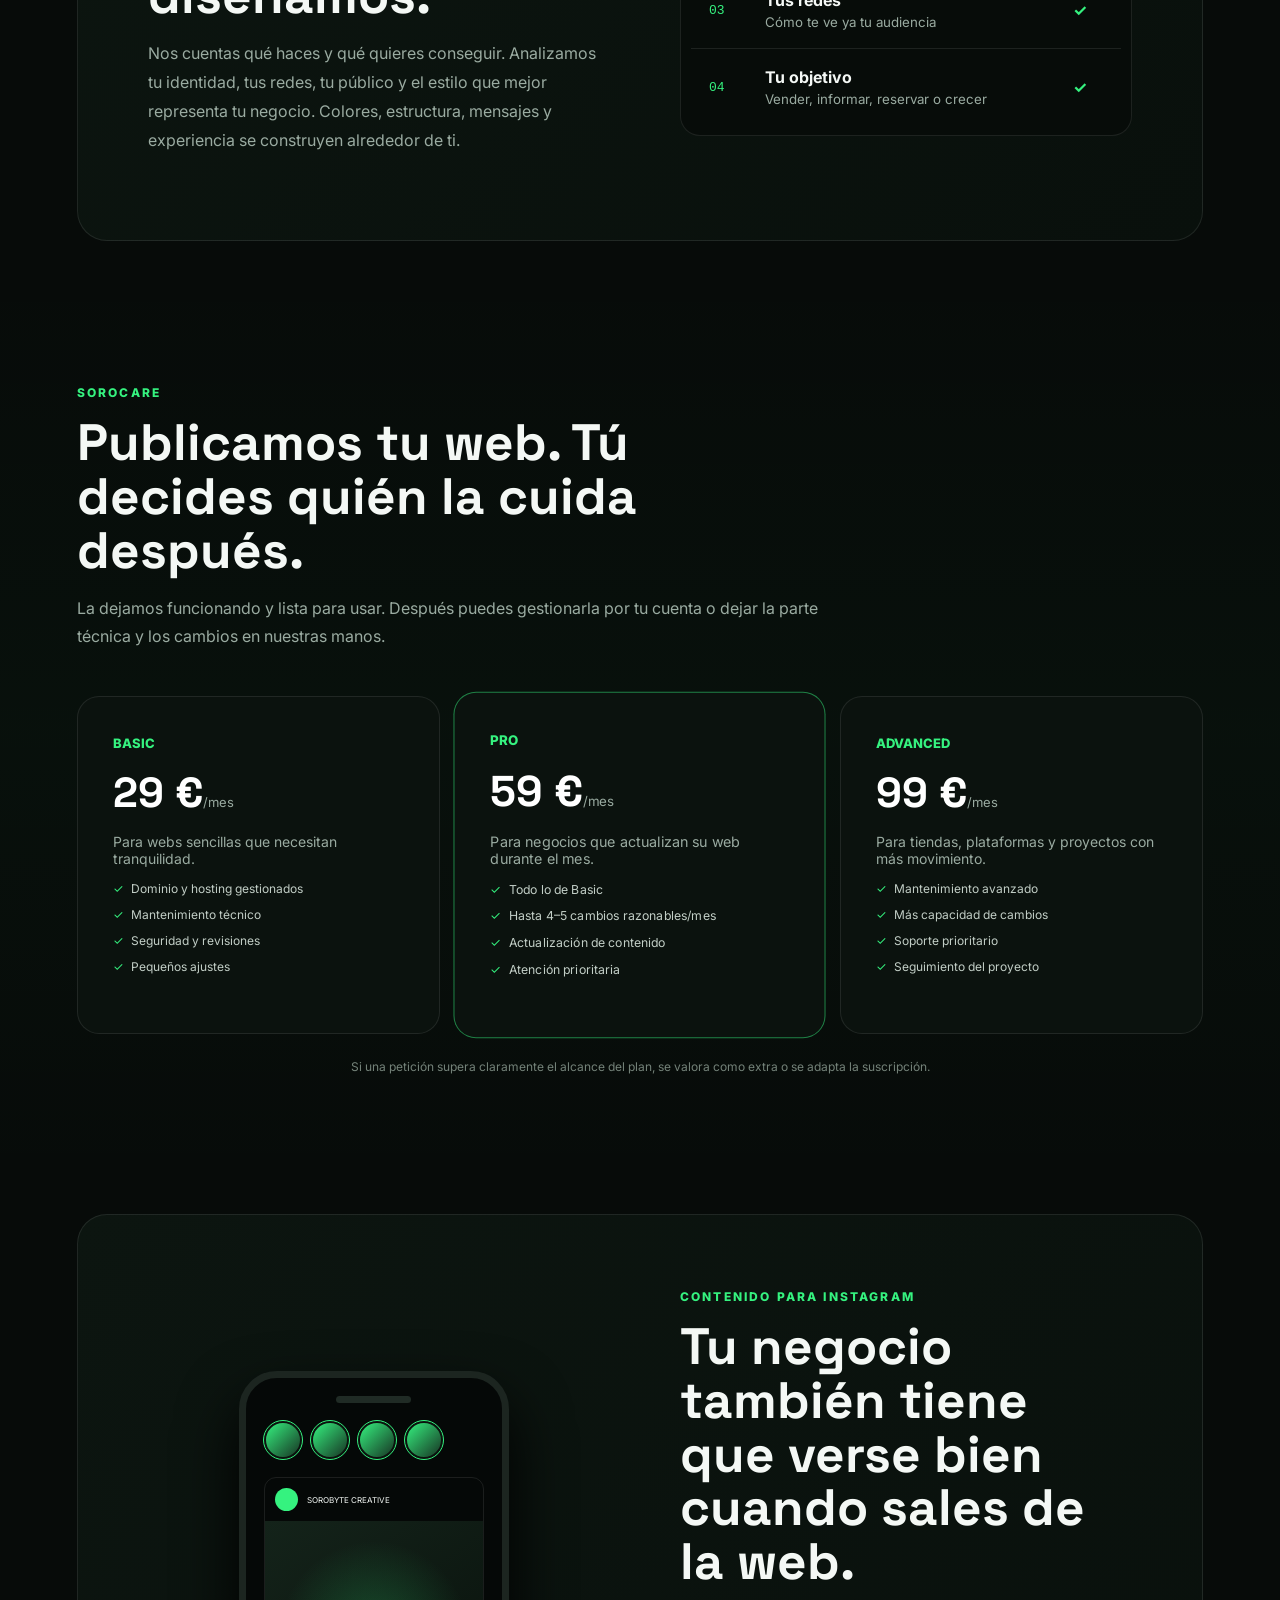
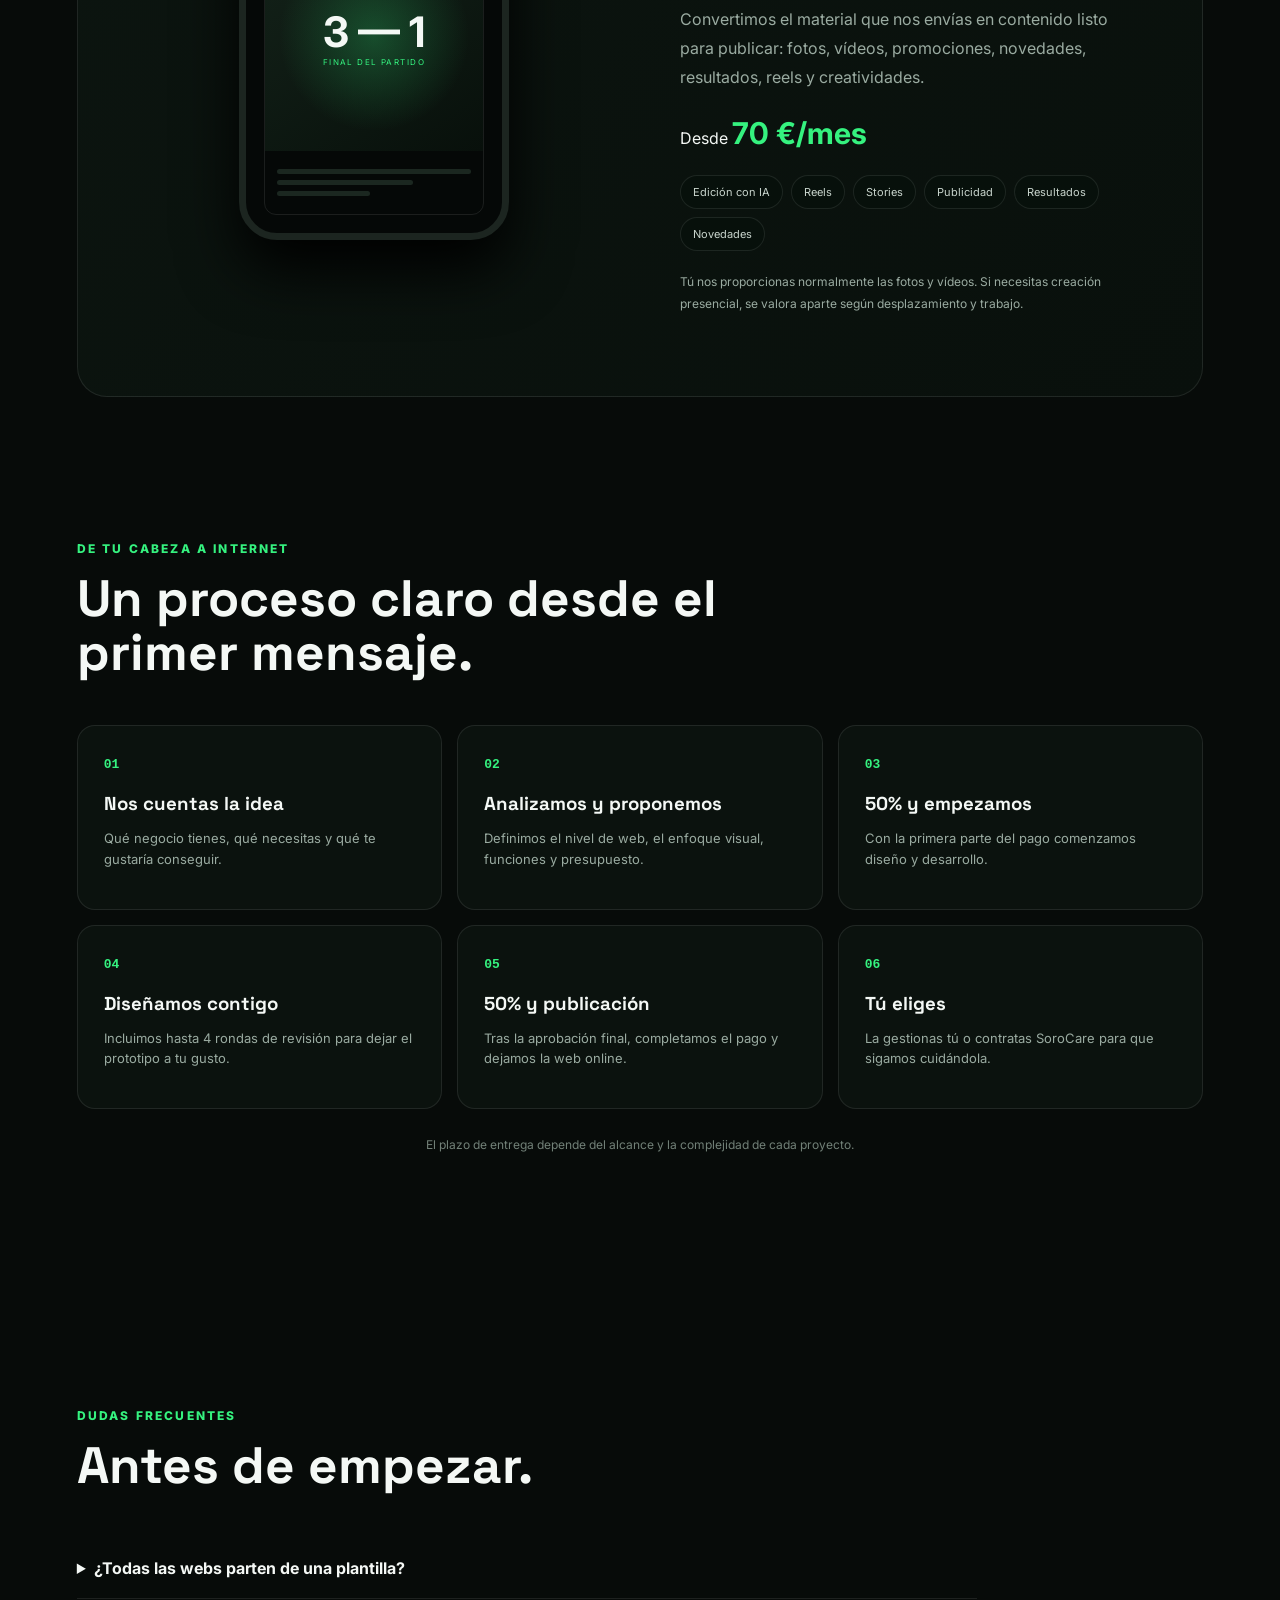
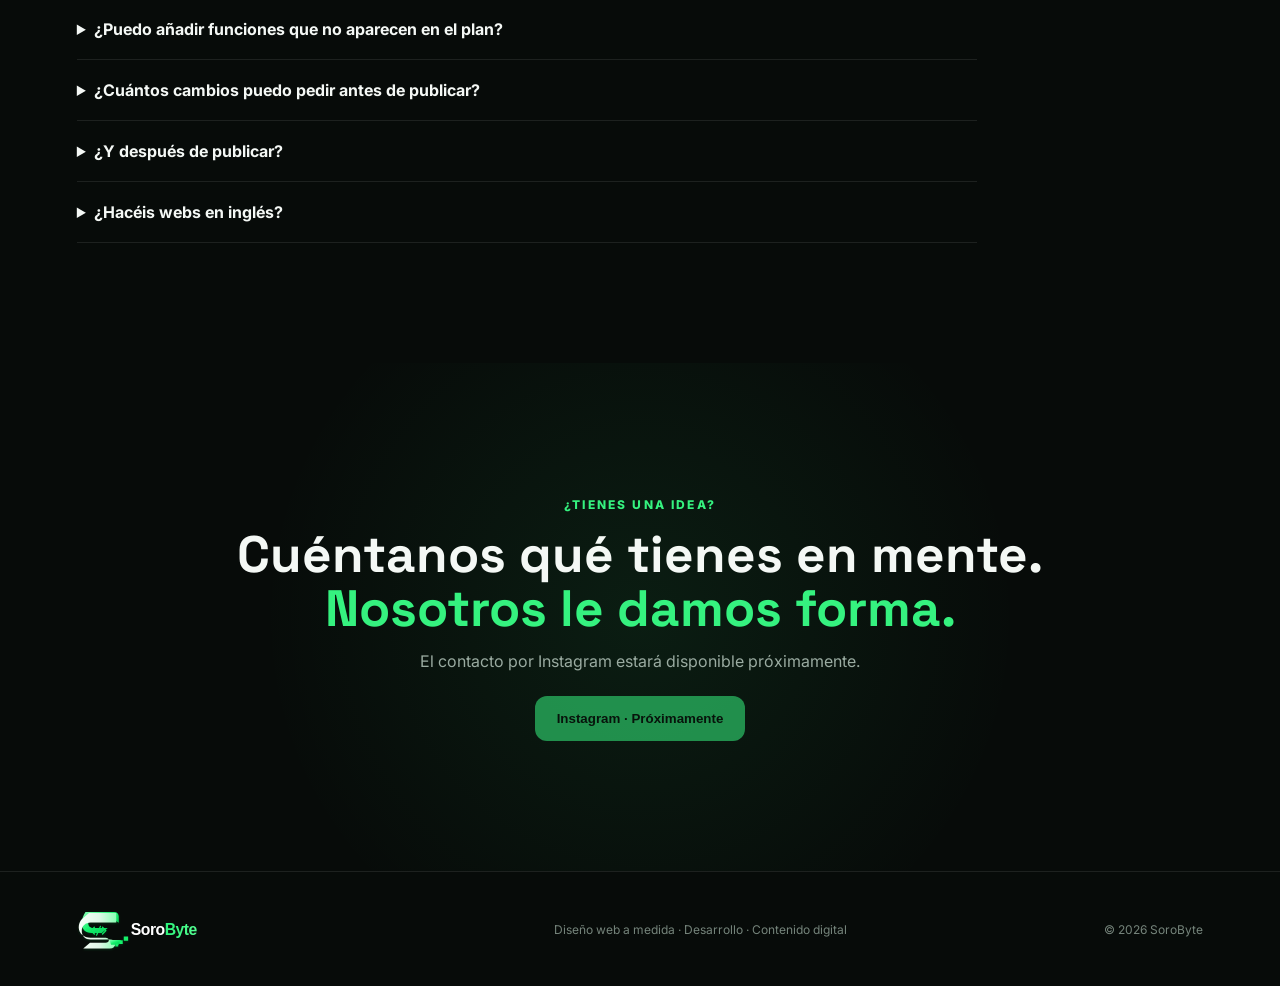
==== commit 0e77f533: "Use final SoroByte logo in header and footer" ====
--- a/index.html
+++ b/index.html
@@ -14,7 +14,7 @@
   <div class="cursor-glow"></div>
   <header class="nav">
     <a class="brand brand-logo-wrap" href="#inicio" aria-label="SoroByte">
-      <img class="brand-logo-real" src="assets/sorobyte-header.jpg?v=9" alt="SoroByte">
+      <img class="brand-logo-real" src="assets/sorobyte-logo-final.svg?v=10" alt="SoroByte">
     </a>
     <nav>
       <a href="#servicios">Webs</a>
@@ -249,7 +249,7 @@
   </main>
 
   <footer>
-    <a class="brand brand-logo-wrap" href="#inicio"><img class="brand-logo-real" src="assets/sorobyte-header.jpg?v=9" alt="SoroByte"></a>
+    <a class="brand brand-logo-wrap" href="#inicio"><img class="brand-logo-real" src="assets/sorobyte-logo-final.svg?v=10" alt="SoroByte"></a>
     <p>Diseño web a medida · Desarrollo · Contenido digital</p>
     <span>© 2026 SoroByte</span>
   </footer>
--- a/styles.css
+++ b/styles.css
@@ -39,3 +39,24 @@
   .brand-logo-real{width:150px!important;height:52px!important;max-height:52px!important}
   footer .brand-logo-real{width:145px!important;height:50px!important;max-height:50px!important}
 }
+
+/* Header logo v9 */
+.brand-logo-wrap{display:flex;align-items:center;min-width:220px}
+.brand-logo-real{
+  width:220px!important;
+  height:52px!important;
+  max-height:52px!important;
+  object-fit:contain!important;
+  object-position:left center!important;
+  border:0!important;
+  border-radius:0!important;
+  background:transparent!important;
+  box-shadow:none!important;
+}
+.nav{overflow:visible}
+footer .brand-logo-real{width:205px!important;height:50px!important;max-height:50px!important}
+@media(max-width:760px){
+ .brand-logo-wrap{min-width:160px}
+ .brand-logo-real{width:160px!important;height:44px!important;max-height:44px!important}
+ footer .brand-logo-real{width:155px!important;height:44px!important;max-height:44px!important}
+}
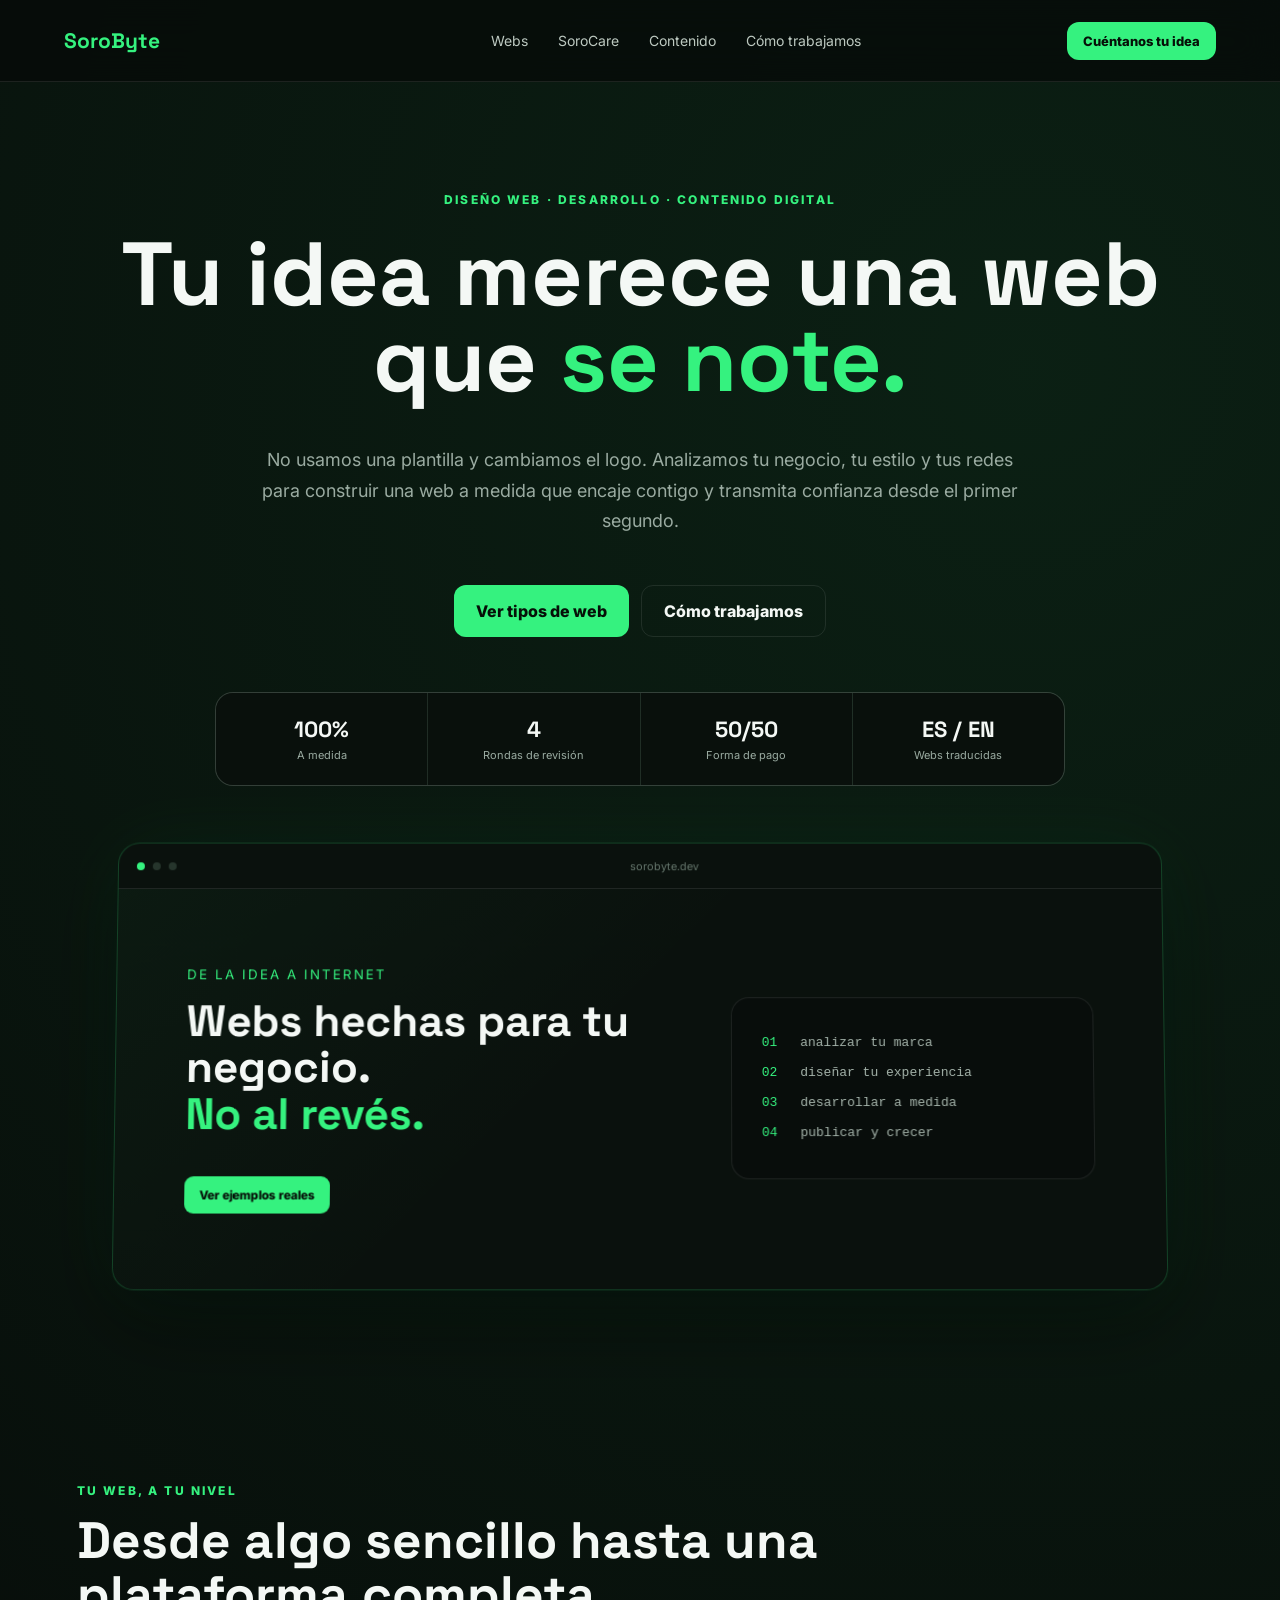
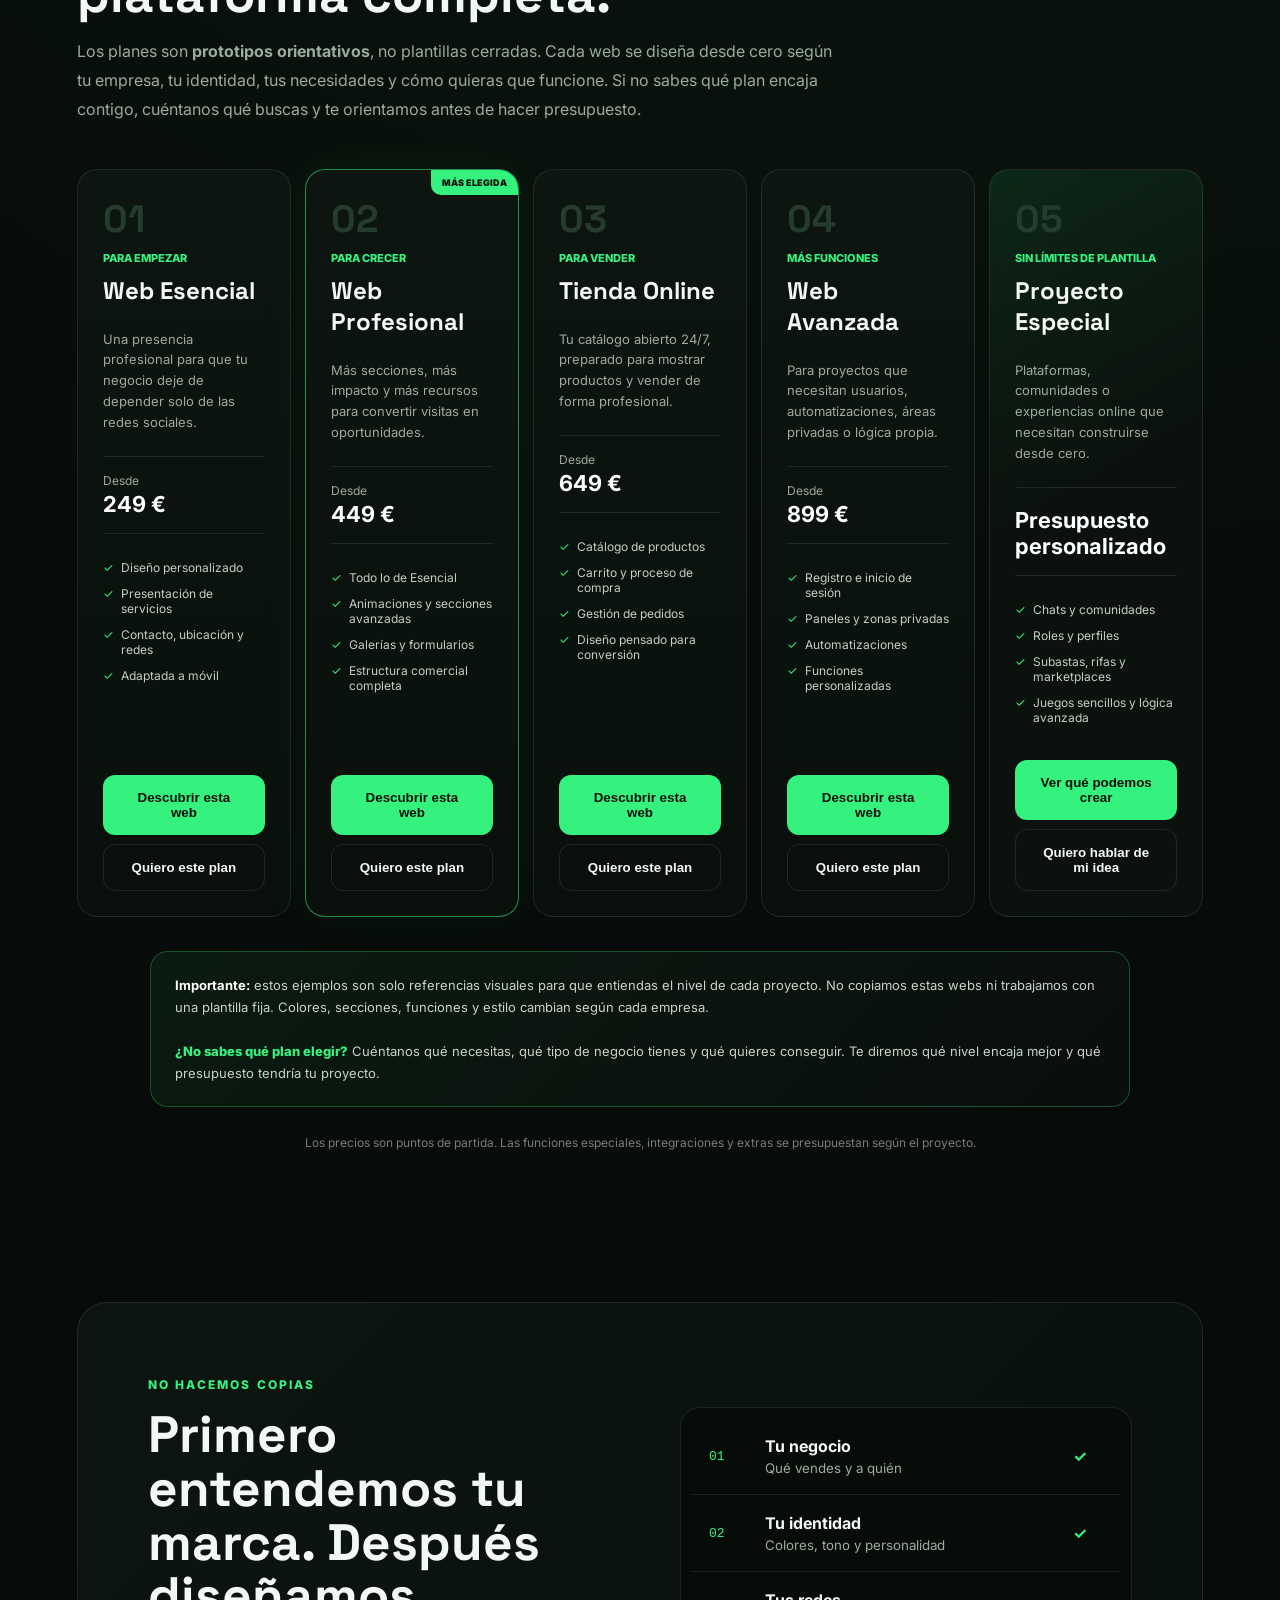
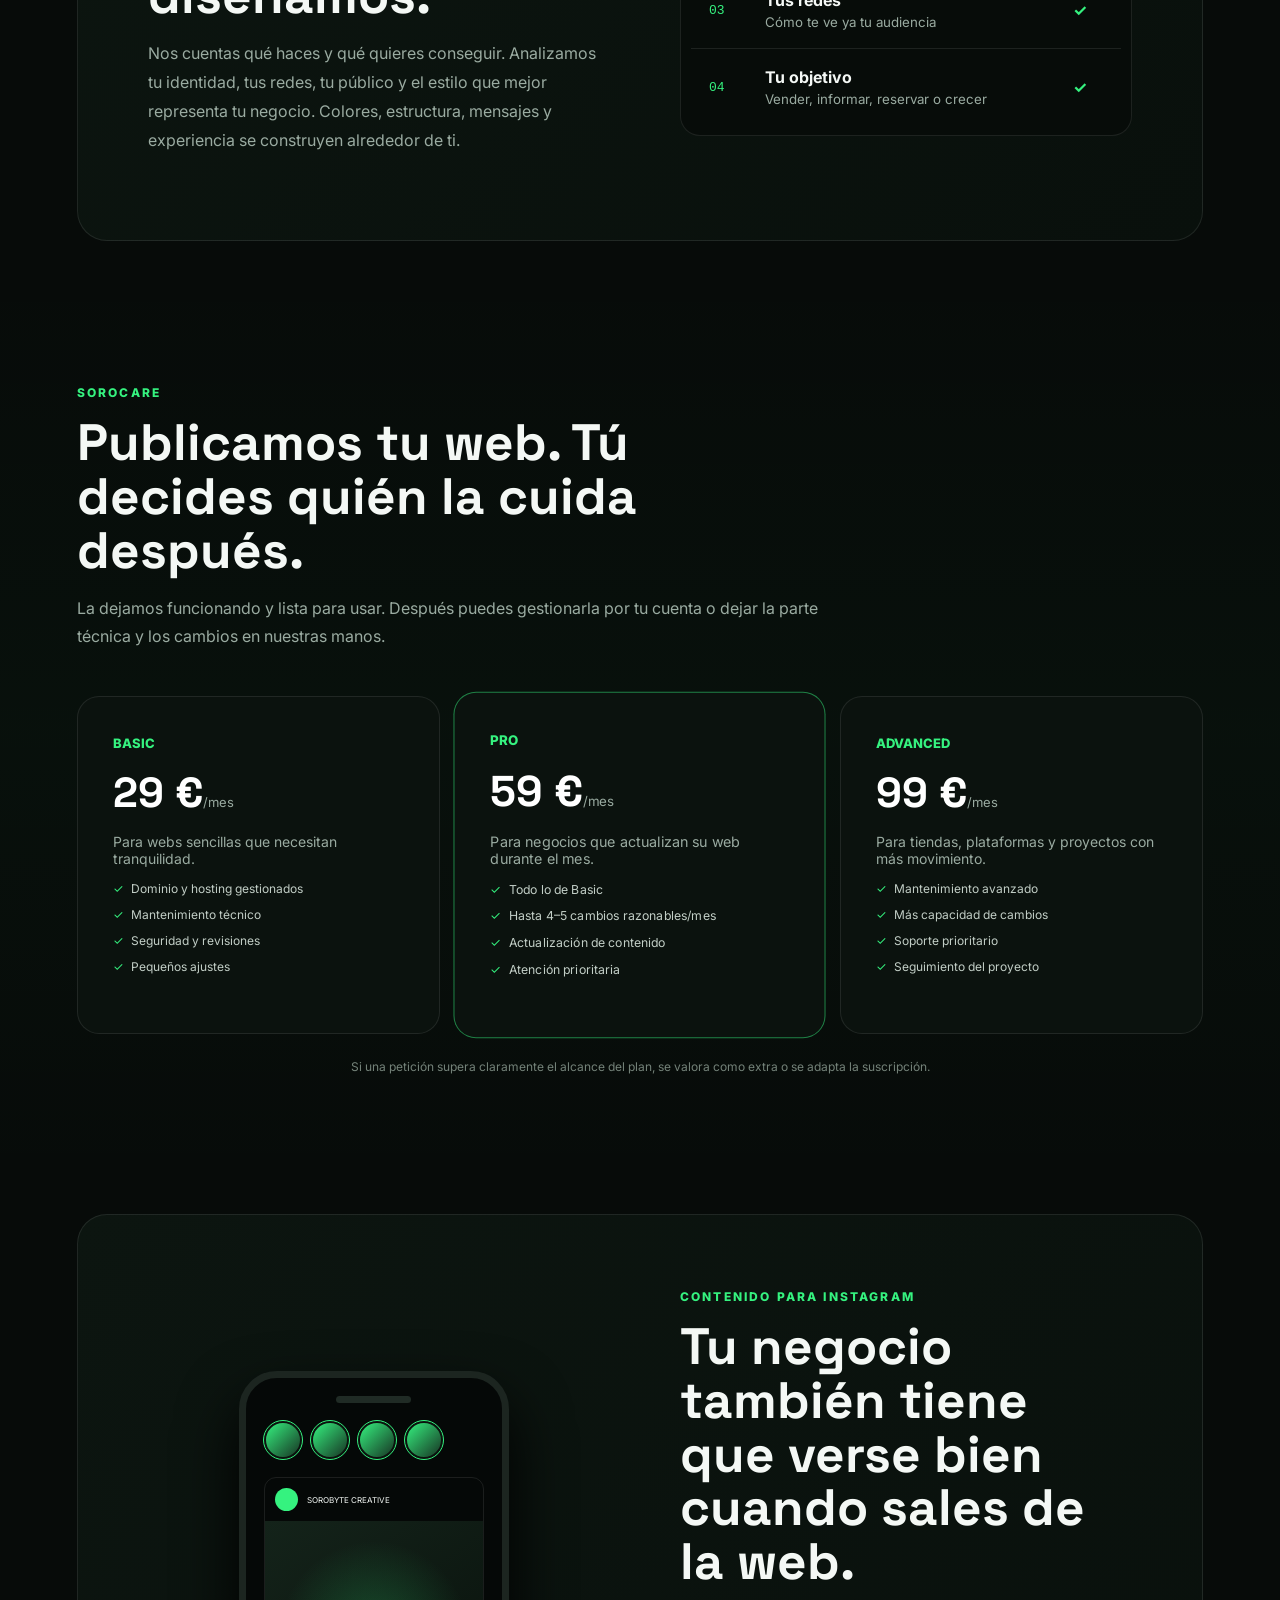
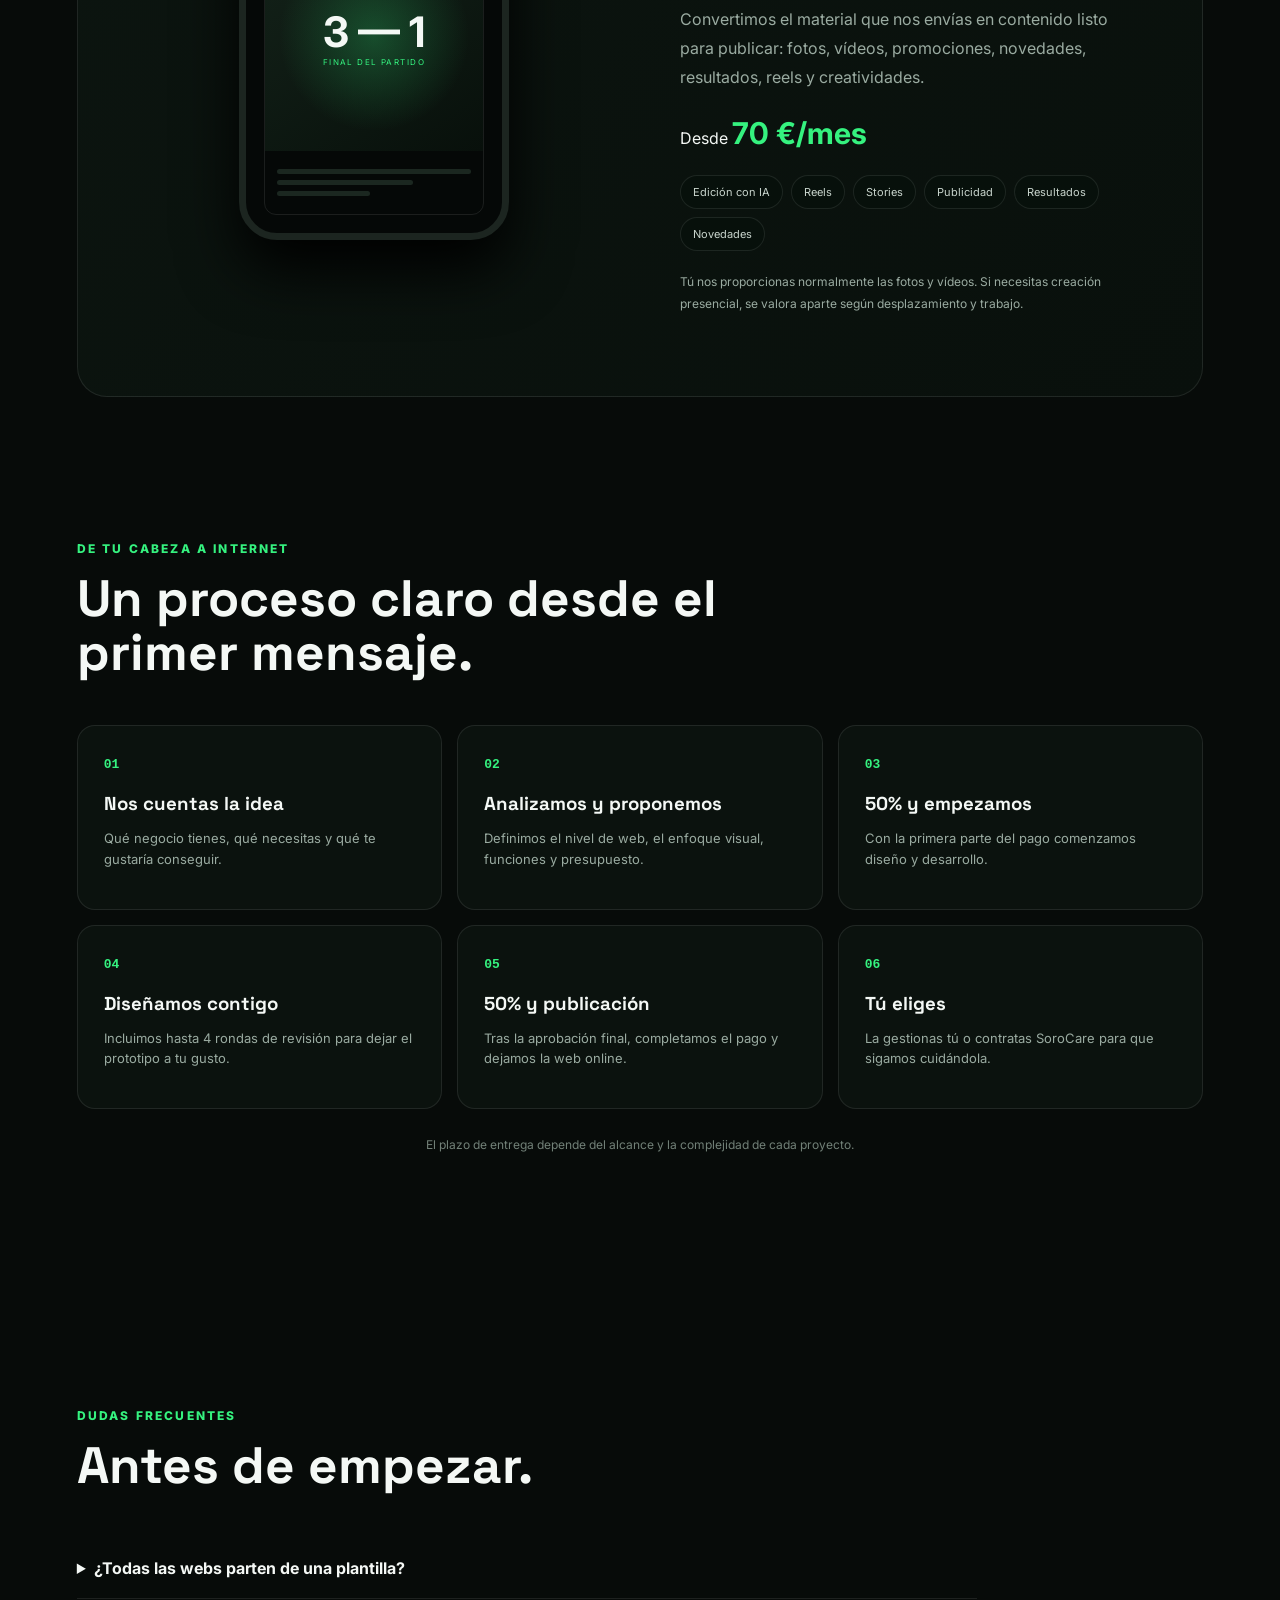
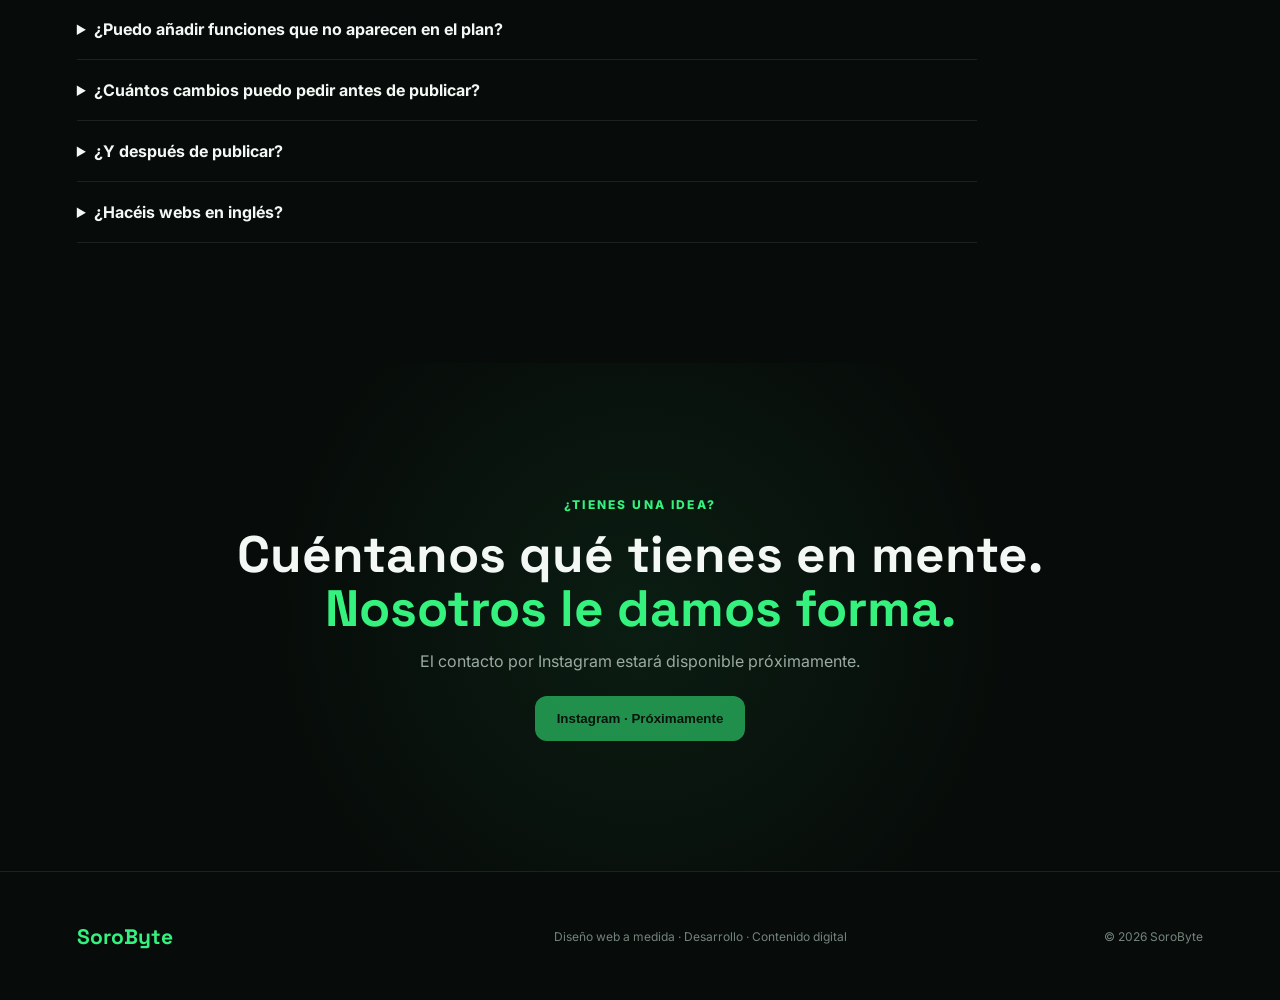
==== commit 038f9c01: "Replace logo with text-only SoroByte branding" ====
--- a/index.html
+++ b/index.html
@@ -13,9 +13,7 @@
 <body>
   <div class="cursor-glow"></div>
   <header class="nav">
-    <a class="brand brand-logo-wrap" href="#inicio" aria-label="SoroByte">
-      <img class="brand-logo-real" src="assets/sorobyte-logo-final.svg?v=10" alt="SoroByte">
-    </a>
+    <a class="brand brand-logo-wrap" href="#inicio" aria-label="SoroByte"><span class="brand-text"><span class="brand-soro">Soro</span><span class="brand-byte">Byte</span></span></a>
     <nav>
       <a href="#servicios">Webs</a>
       <a href="#sorocare">SoroCare</a>
@@ -249,7 +247,7 @@
   </main>
 
   <footer>
-    <a class="brand brand-logo-wrap" href="#inicio"><img class="brand-logo-real" src="assets/sorobyte-logo-final.svg?v=10" alt="SoroByte"></a>
+    <a class="brand brand-logo-wrap" href="#inicio"><span class="brand-text"><span class="brand-soro">Soro</span><span class="brand-byte">Byte</span></span></a>
     <p>Diseño web a medida · Desarrollo · Contenido digital</p>
     <span>© 2026 SoroByte</span>
   </footer>
--- a/styles.css
+++ b/styles.css
@@ -60,3 +60,36 @@
  .brand-logo-real{width:160px!important;height:44px!important;max-height:44px!important}
  footer .brand-logo-real{width:155px!important;height:44px!important;max-height:44px!important}
 }
+
+/* Final navbar logo v10 */
+.brand-logo-wrap{
+  display:flex!important;
+  align-items:center!important;
+  min-width:220px!important;
+  height:64px!important;
+}
+.brand-logo-real{
+  width:220px!important;
+  height:64px!important;
+  max-width:220px!important;
+  max-height:64px!important;
+  display:block!important;
+  object-fit:contain!important;
+  object-position:left center!important;
+  border:0!important;
+  border-radius:0!important;
+  background:transparent!important;
+  box-shadow:none!important;
+}
+.nav .brand-logo-real{filter:none!important;opacity:1!important}
+footer .brand-logo-real{
+  width:200px!important;
+  height:58px!important;
+  max-width:200px!important;
+  max-height:58px!important;
+}
+@media(max-width:760px){
+  .brand-logo-wrap{min-width:155px!important;height:50px!important}
+  .brand-logo-real{width:155px!important;height:50px!important;max-width:155px!important;max-height:50px!important}
+  footer .brand-logo-real{width:150px!important;height:48px!important;max-width:150px!important;max-height:48px!important}
+}
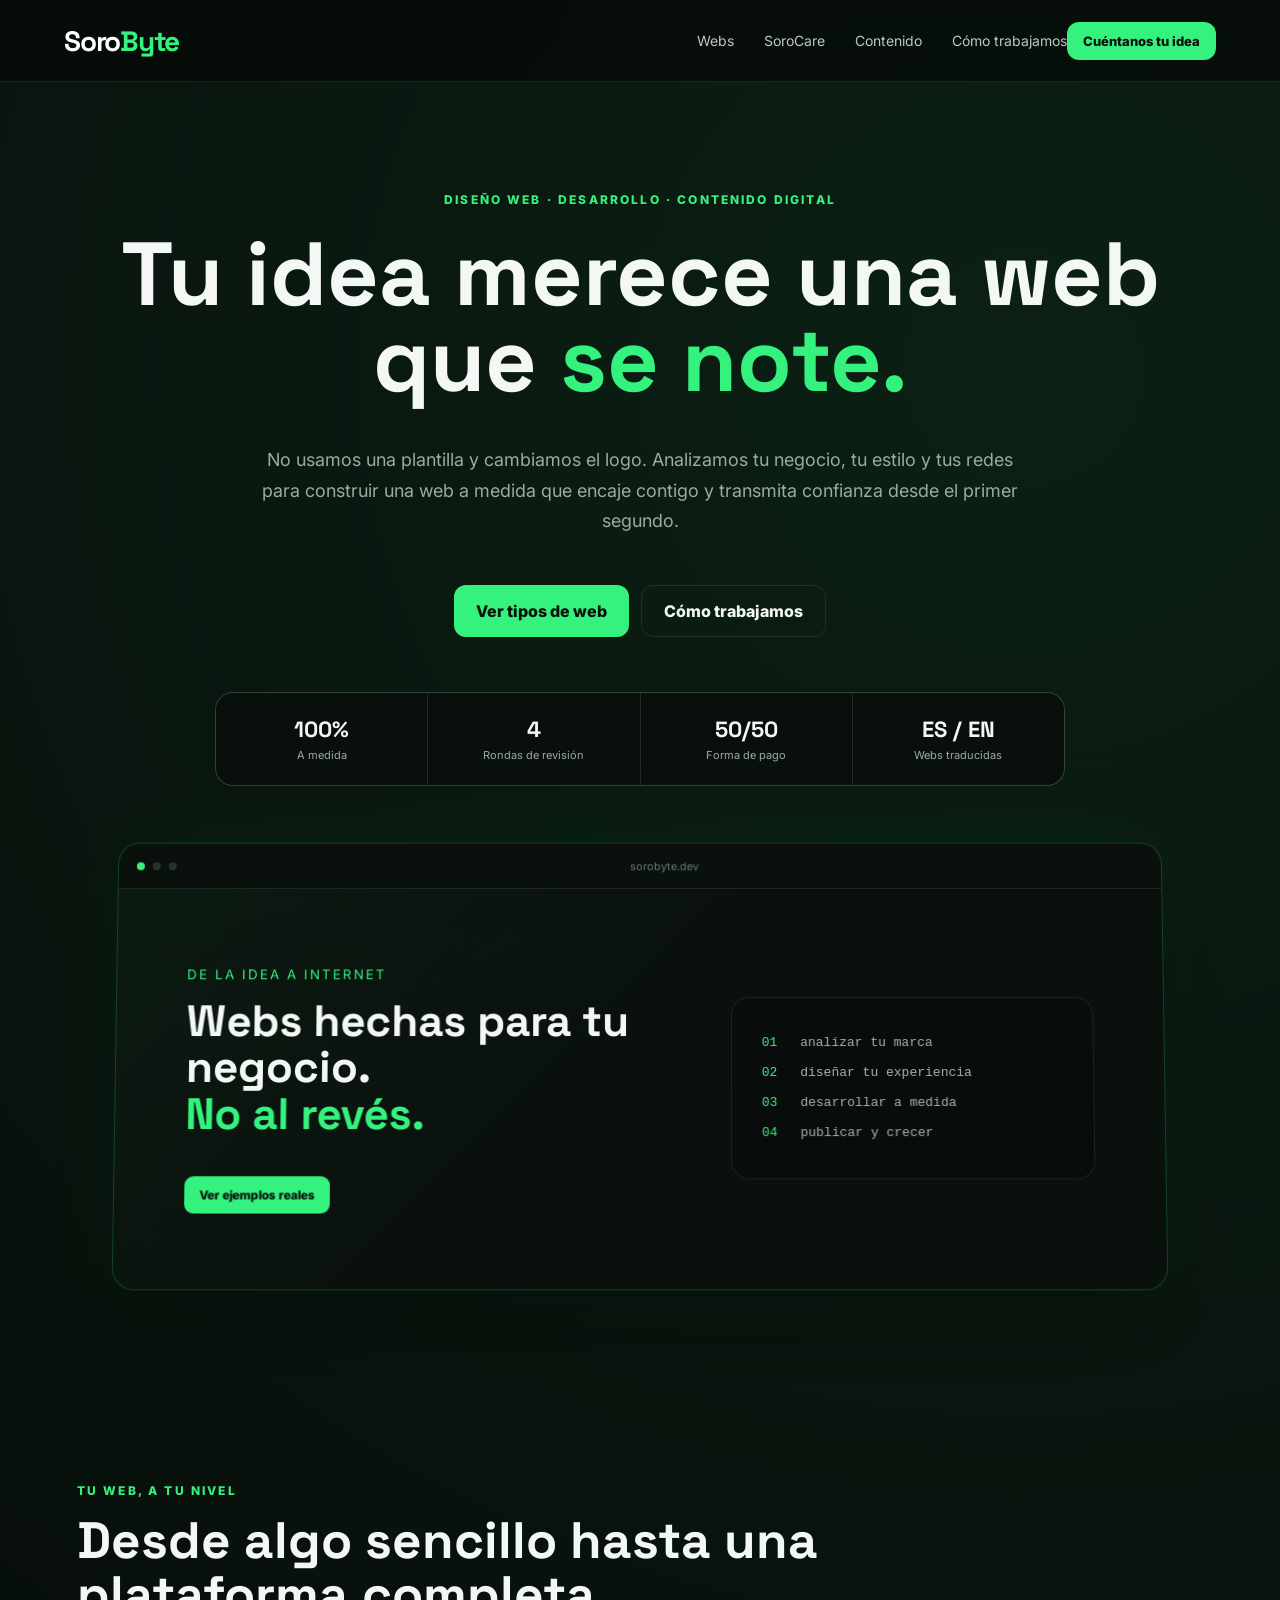
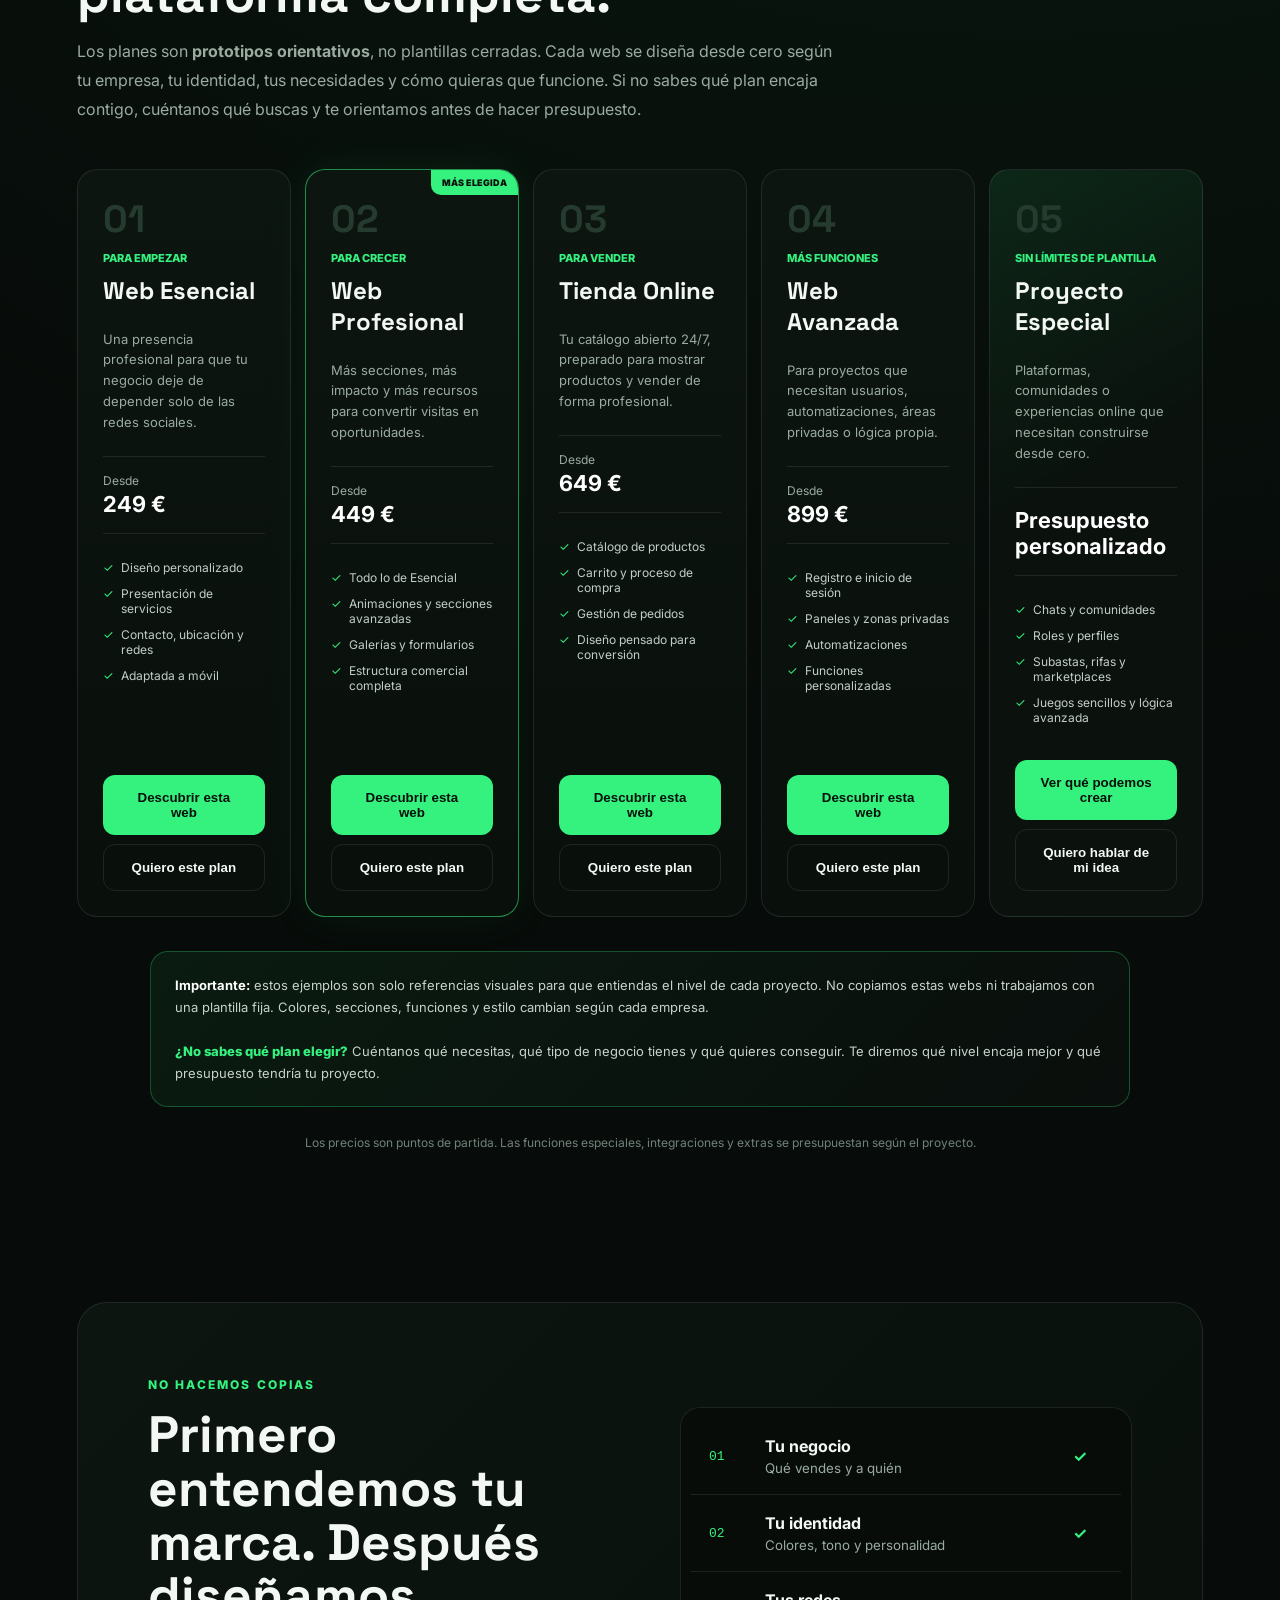
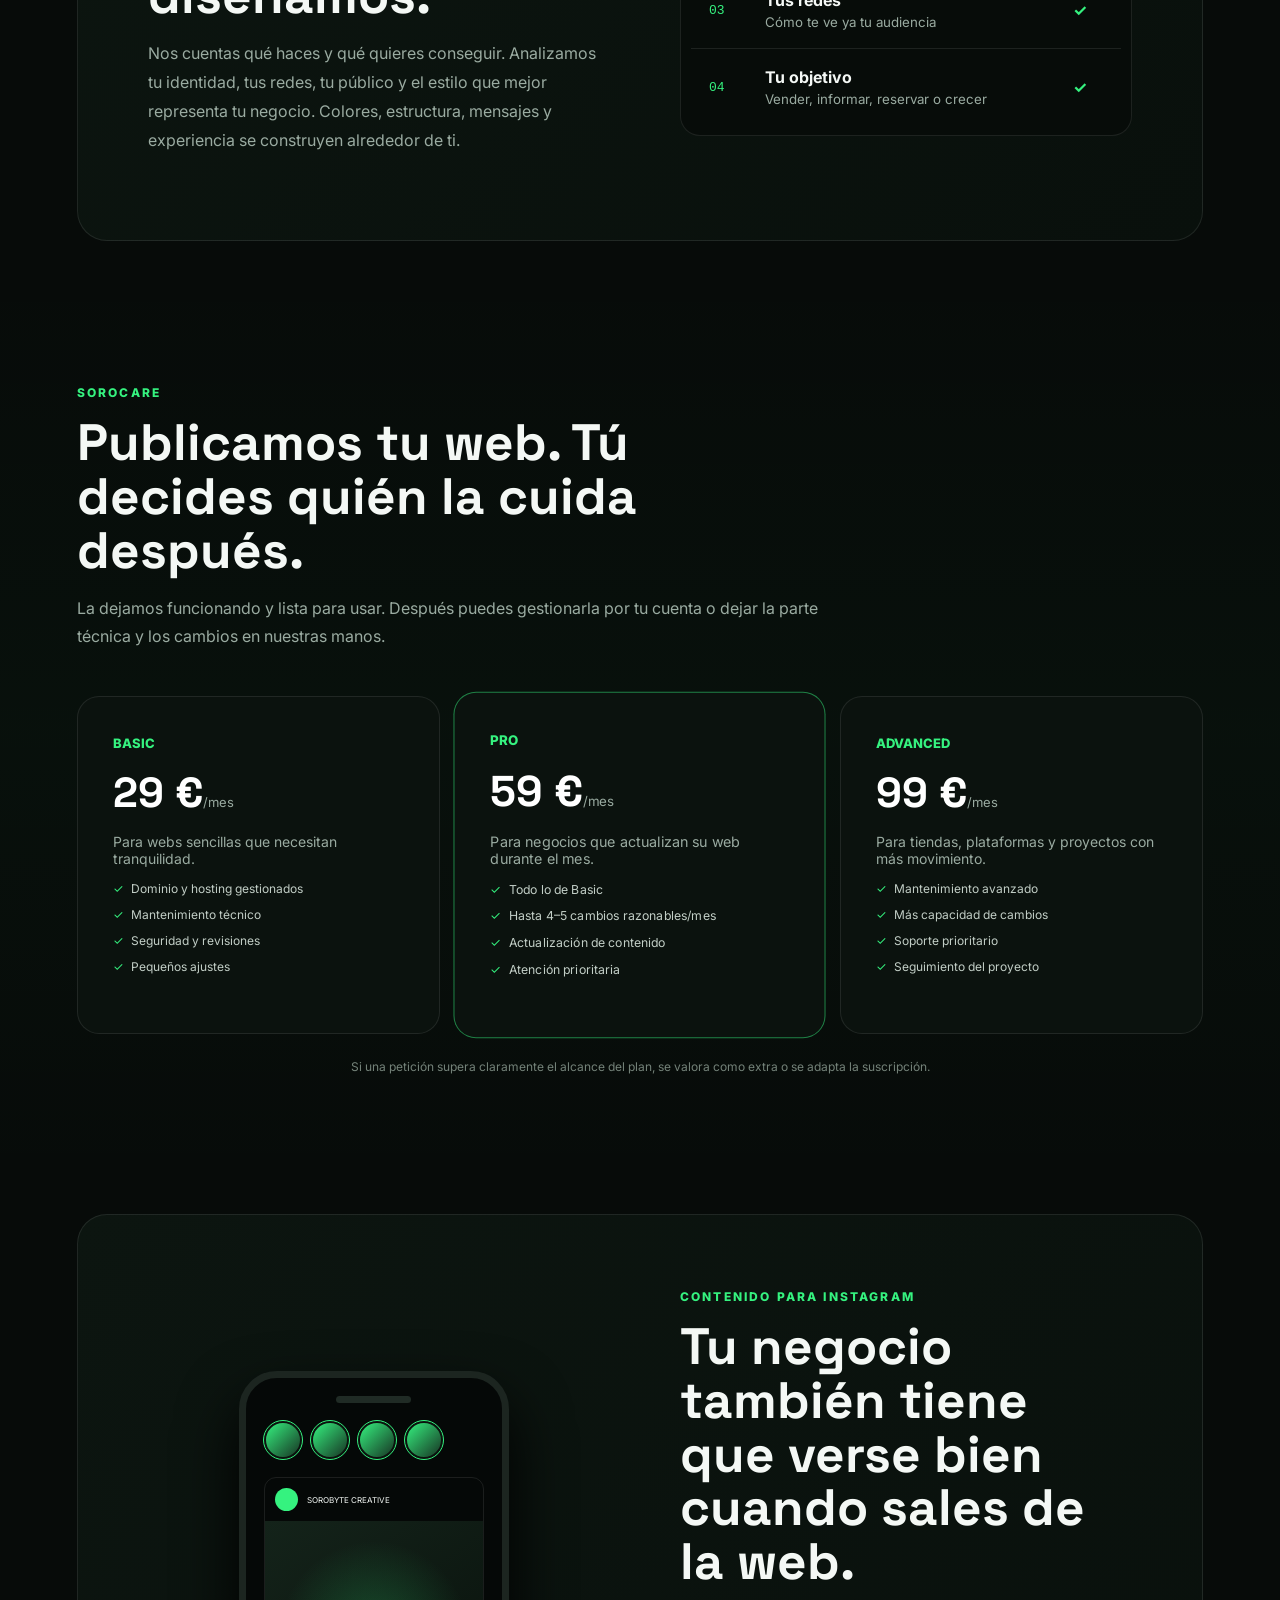
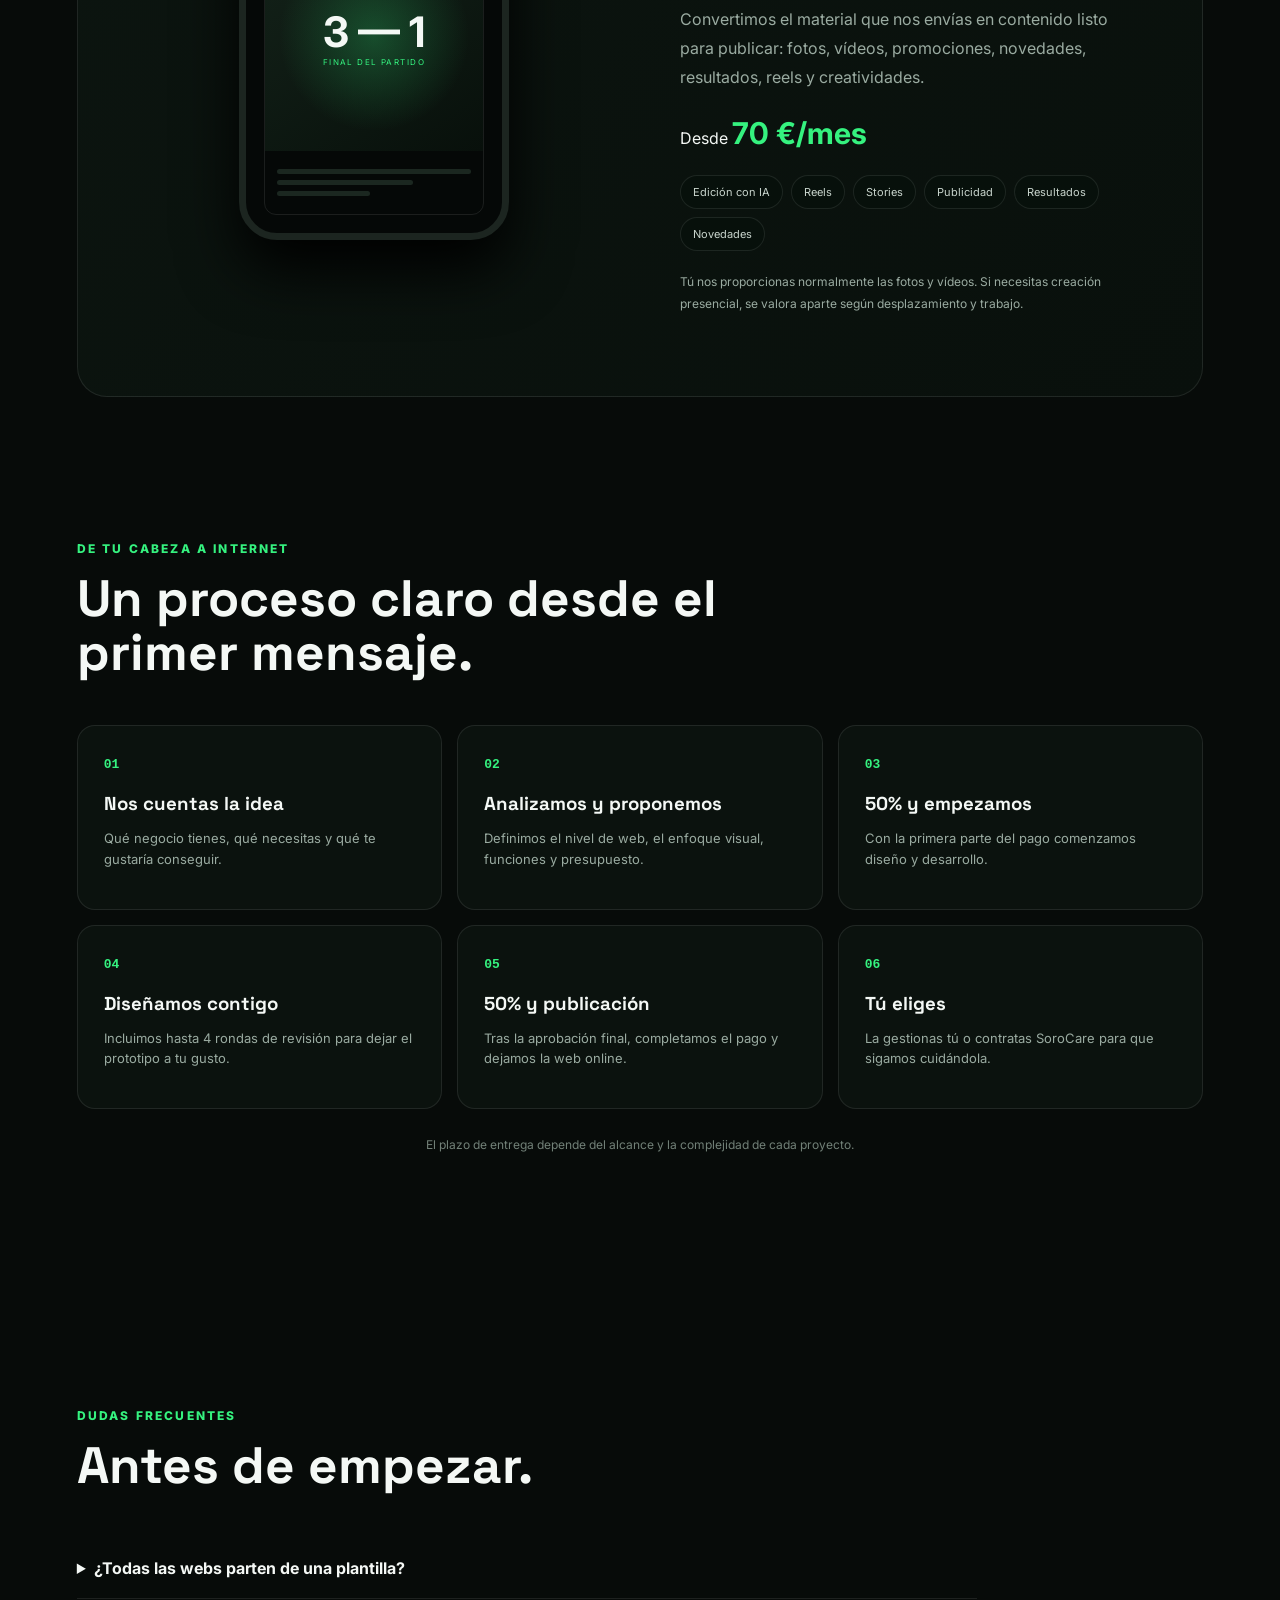
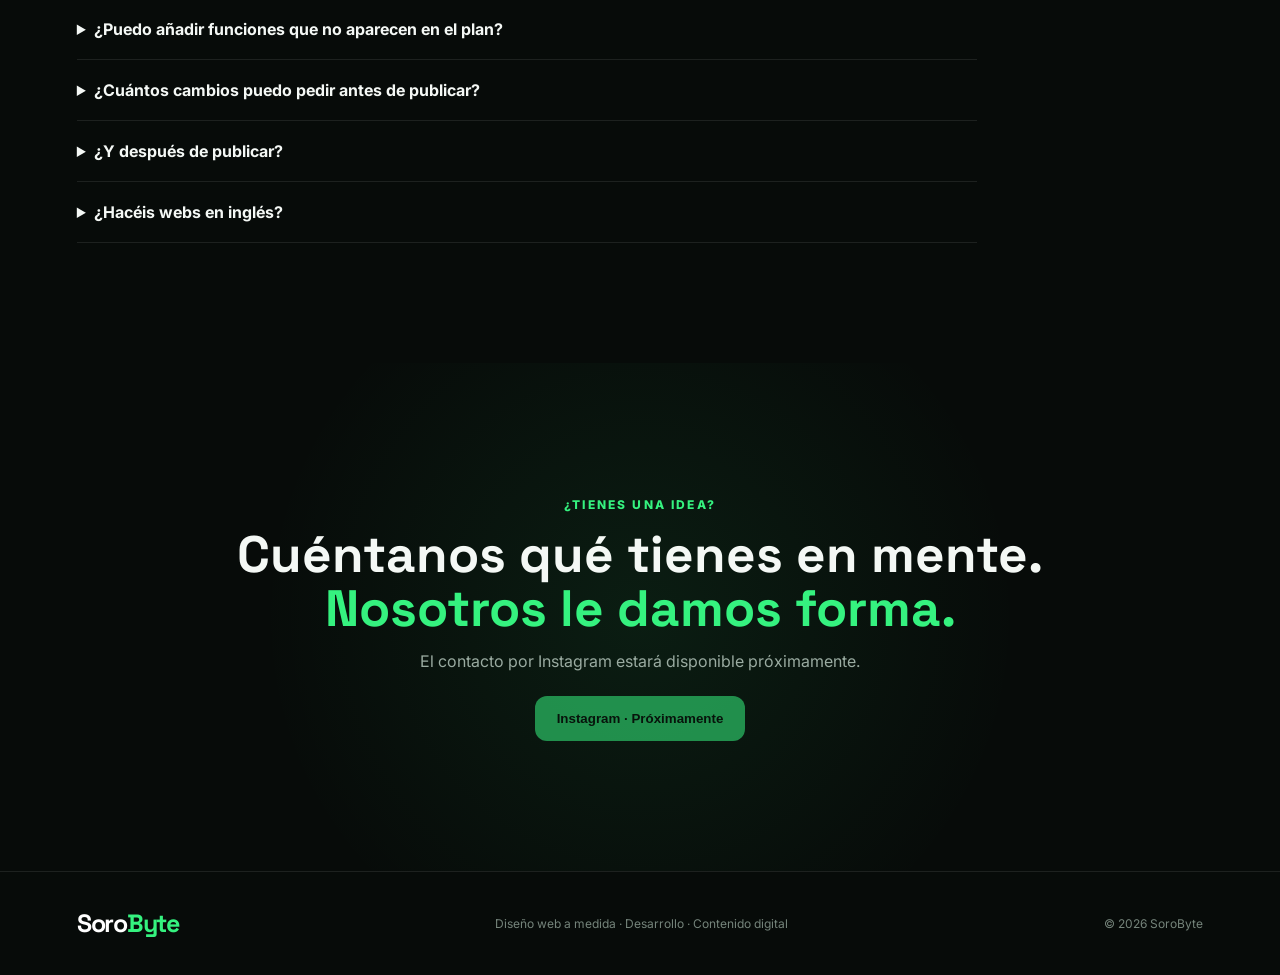
==== commit 6c222edf: "Make SoroByte header and footer text-only" ====
--- a/index.html
+++ b/index.html
@@ -13,7 +13,7 @@
 <body>
   <div class="cursor-glow"></div>
   <header class="nav">
-    <a class="brand brand-logo-wrap" href="#inicio" aria-label="SoroByte"><span class="brand-text"><span class="brand-soro">Soro</span><span class="brand-byte">Byte</span></span></a>
+    <a class="brand brand-text-link" href="#inicio" aria-label="SoroByte"><span class="brand-text"><span class="brand-soro">Soro</span><span class="brand-byte">Byte</span></span></a>
     <nav>
       <a href="#servicios">Webs</a>
       <a href="#sorocare">SoroCare</a>
@@ -247,7 +247,7 @@
   </main>
 
   <footer>
-    <a class="brand brand-logo-wrap" href="#inicio"><span class="brand-text"><span class="brand-soro">Soro</span><span class="brand-byte">Byte</span></span></a>
+    <a class="brand brand-text-link" href="#inicio"><span class="brand-text"><span class="brand-soro">Soro</span><span class="brand-byte">Byte</span></span></a>
     <p>Diseño web a medida · Desarrollo · Contenido digital</p>
     <span>© 2026 SoroByte</span>
   </footer>
--- a/styles.css
+++ b/styles.css
@@ -93,3 +93,60 @@
   .brand-logo-real{width:155px!important;height:50px!important;max-width:155px!important;max-height:50px!important}
   footer .brand-logo-real{width:150px!important;height:48px!important;max-width:150px!important;max-height:48px!important}
 }
+
+/* Text-only SoroByte brand v11 */
+.brand-logo-real{display:none!important}
+.brand-logo-wrap{
+  display:flex!important;
+  align-items:center!important;
+  min-width:auto!important;
+  height:auto!important;
+  text-decoration:none!important;
+}
+.brand-text{
+  display:inline-flex!important;
+  align-items:baseline!important;
+  font-family:Inter,Arial,Helvetica,sans-serif!important;
+  font-size:27px!important;
+  font-weight:850!important;
+  letter-spacing:-1.2px!important;
+  line-height:1!important;
+  white-space:nowrap!important;
+}
+.brand-soro{color:#ffffff!important}
+.brand-byte{color:var(--green,#35f27f)!important}
+footer .brand-text{font-size:25px!important}
+@media(max-width:760px){
+  .brand-text{font-size:23px!important}
+  footer .brand-text{font-size:22px!important}
+}
+
+/* SOROBYTE TEXT BRAND — definitive */
+.brand-text-link{
+  display:inline-flex!important;
+  align-items:center!important;
+  text-decoration:none!important;
+  min-width:0!important;
+  height:auto!important;
+  background:none!important;
+  border:0!important;
+}
+.brand-text{
+  display:inline-flex!important;
+  align-items:baseline!important;
+  font-family:"Space Grotesk",Inter,Arial,Helvetica,sans-serif!important;
+  font-size:28px!important;
+  font-weight:800!important;
+  letter-spacing:-1.25px!important;
+  line-height:1!important;
+  white-space:nowrap!important;
+}
+.brand-soro{color:#fff!important}
+.brand-byte{color:var(--green,#35f27f)!important}
+.nav .brand-text-link{margin-right:auto!important}
+footer .brand-text{font-size:25px!important}
+.brand-logo-real,.brand-logo-wrap img{display:none!important}
+@media(max-width:760px){
+  .brand-text{font-size:23px!important}
+  footer .brand-text{font-size:22px!important}
+}
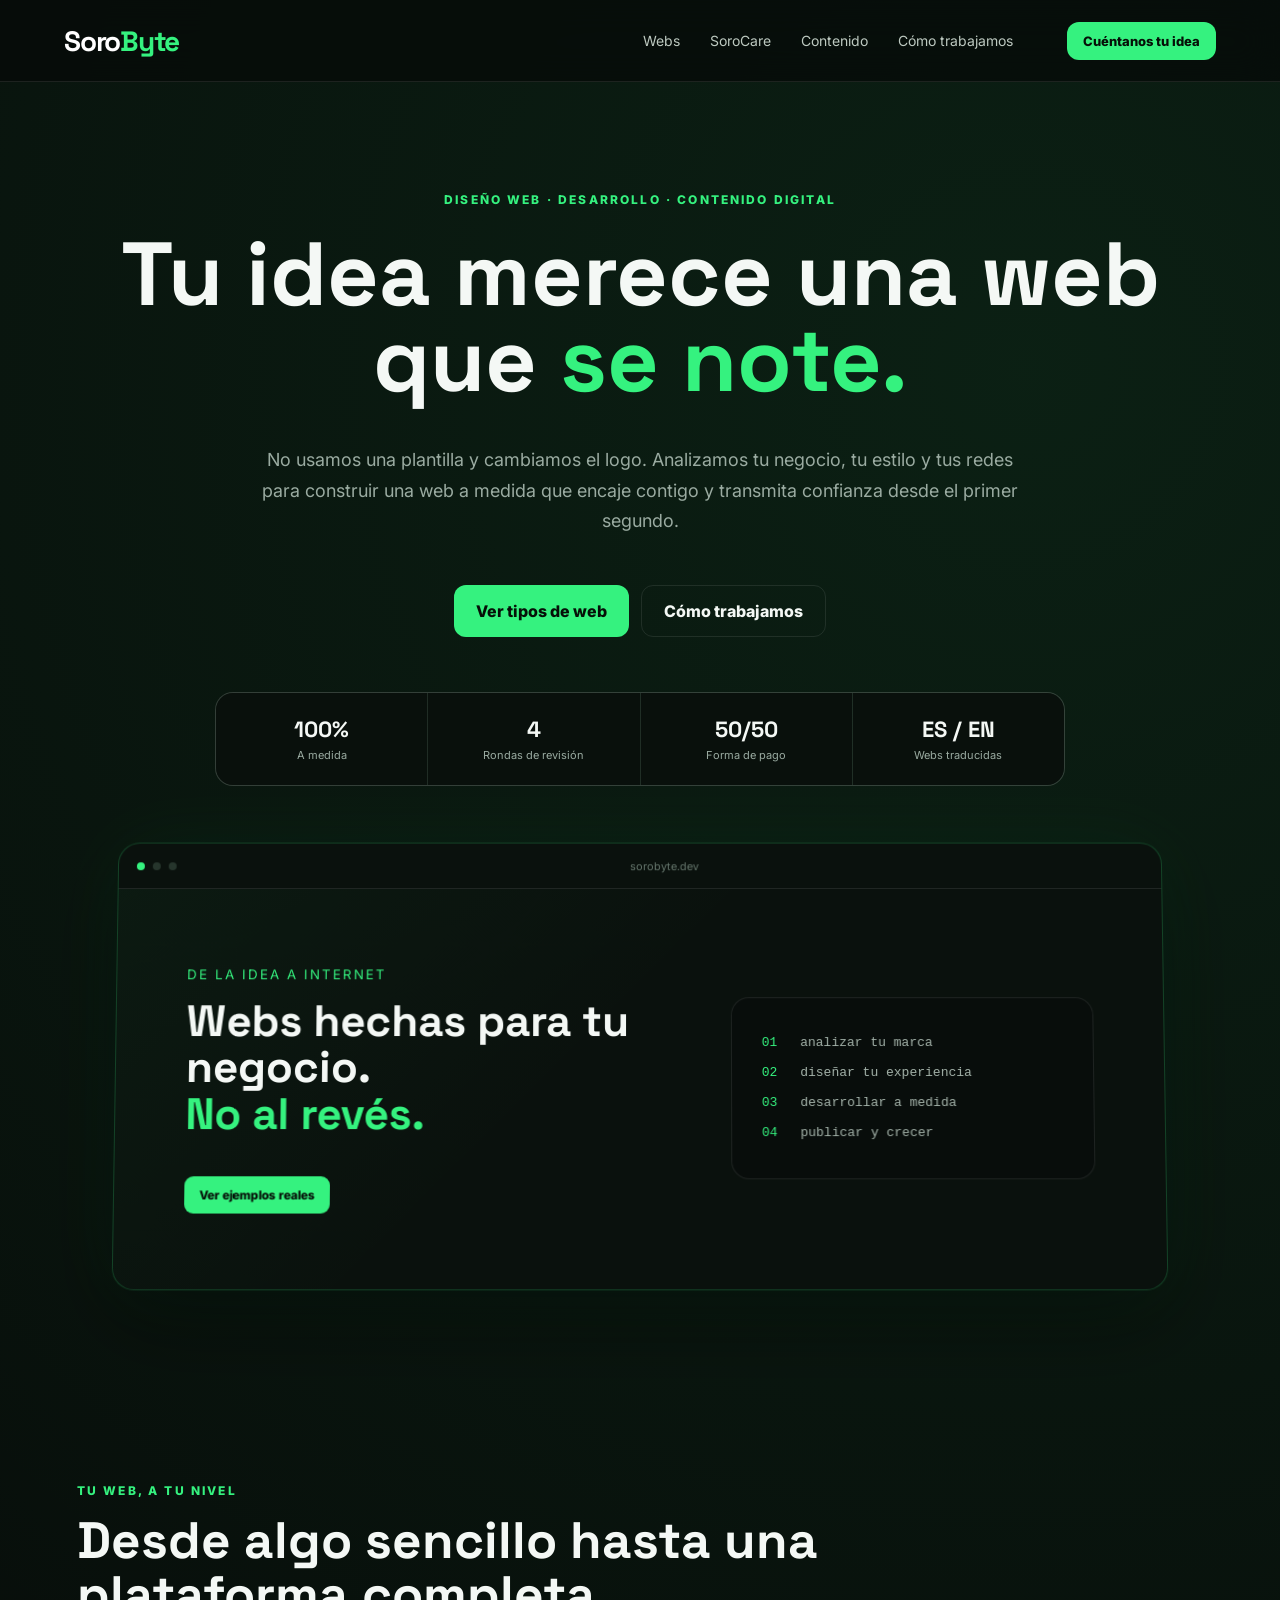
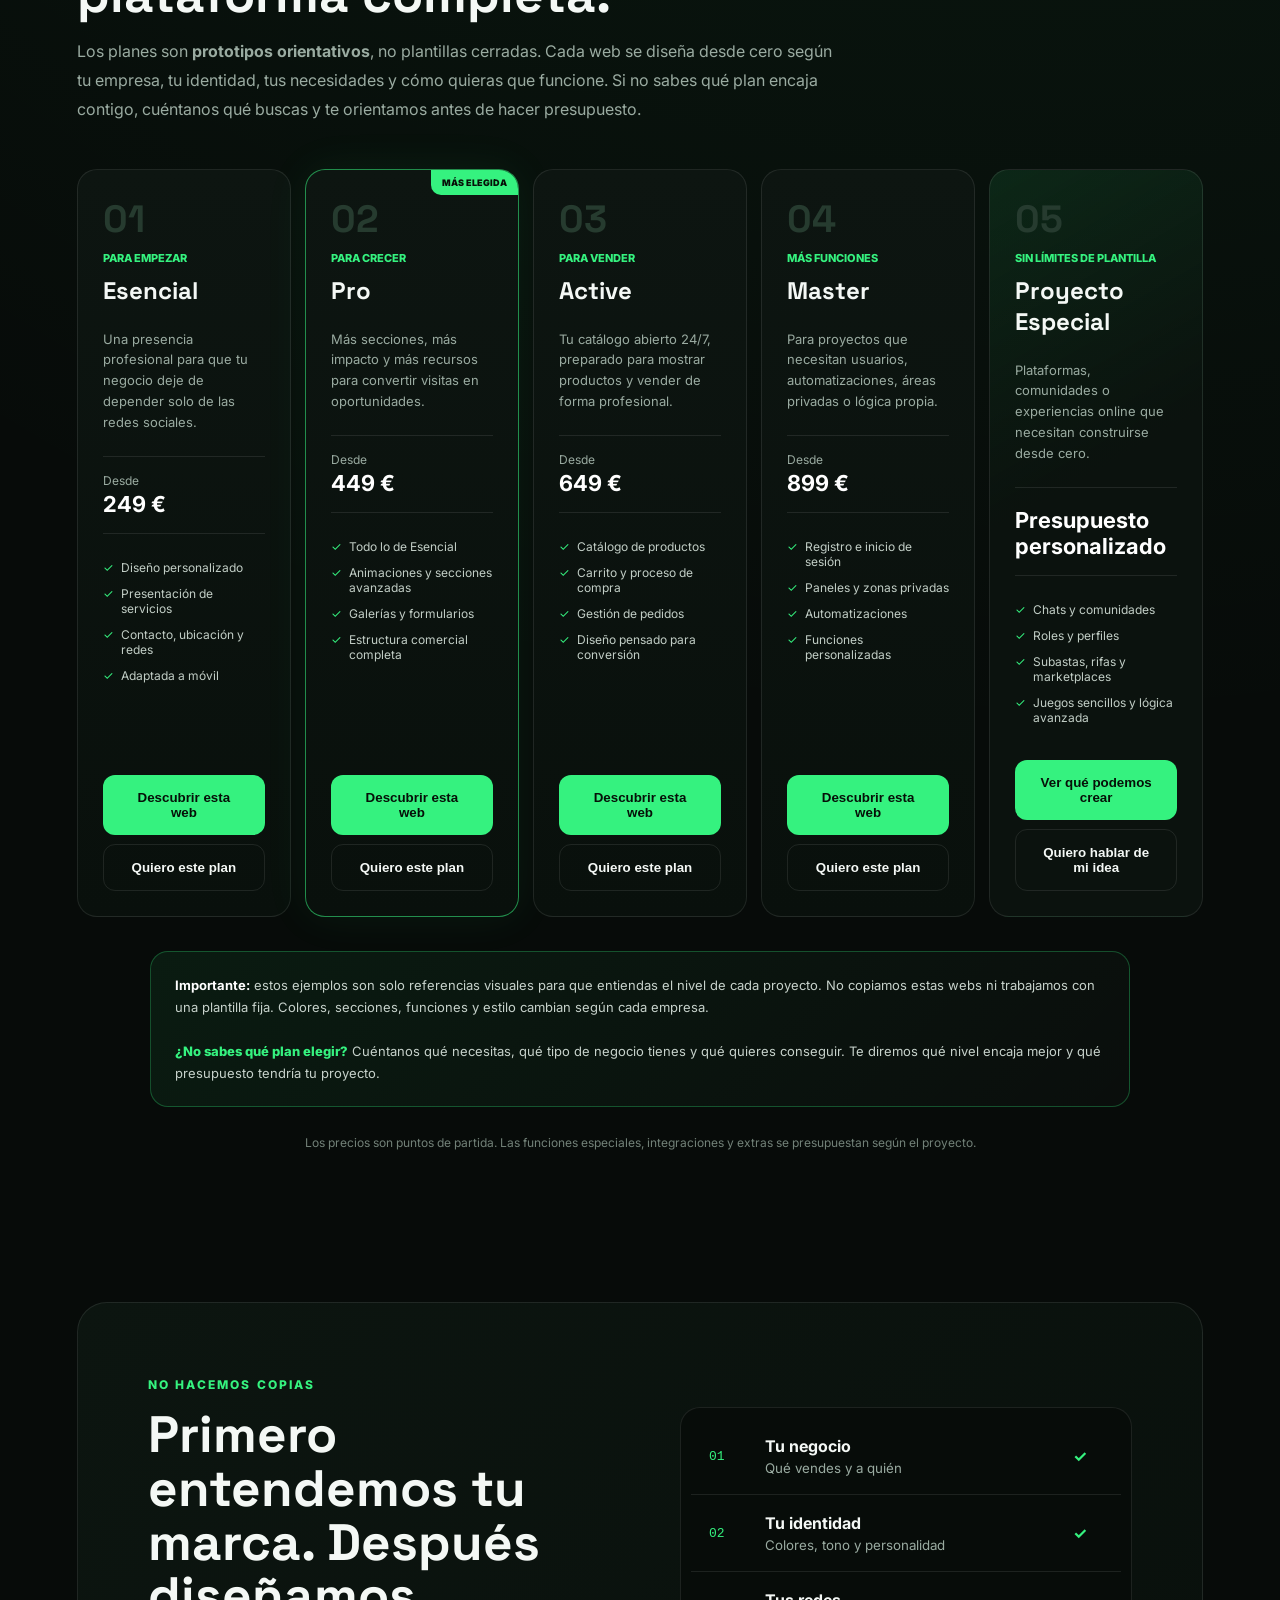
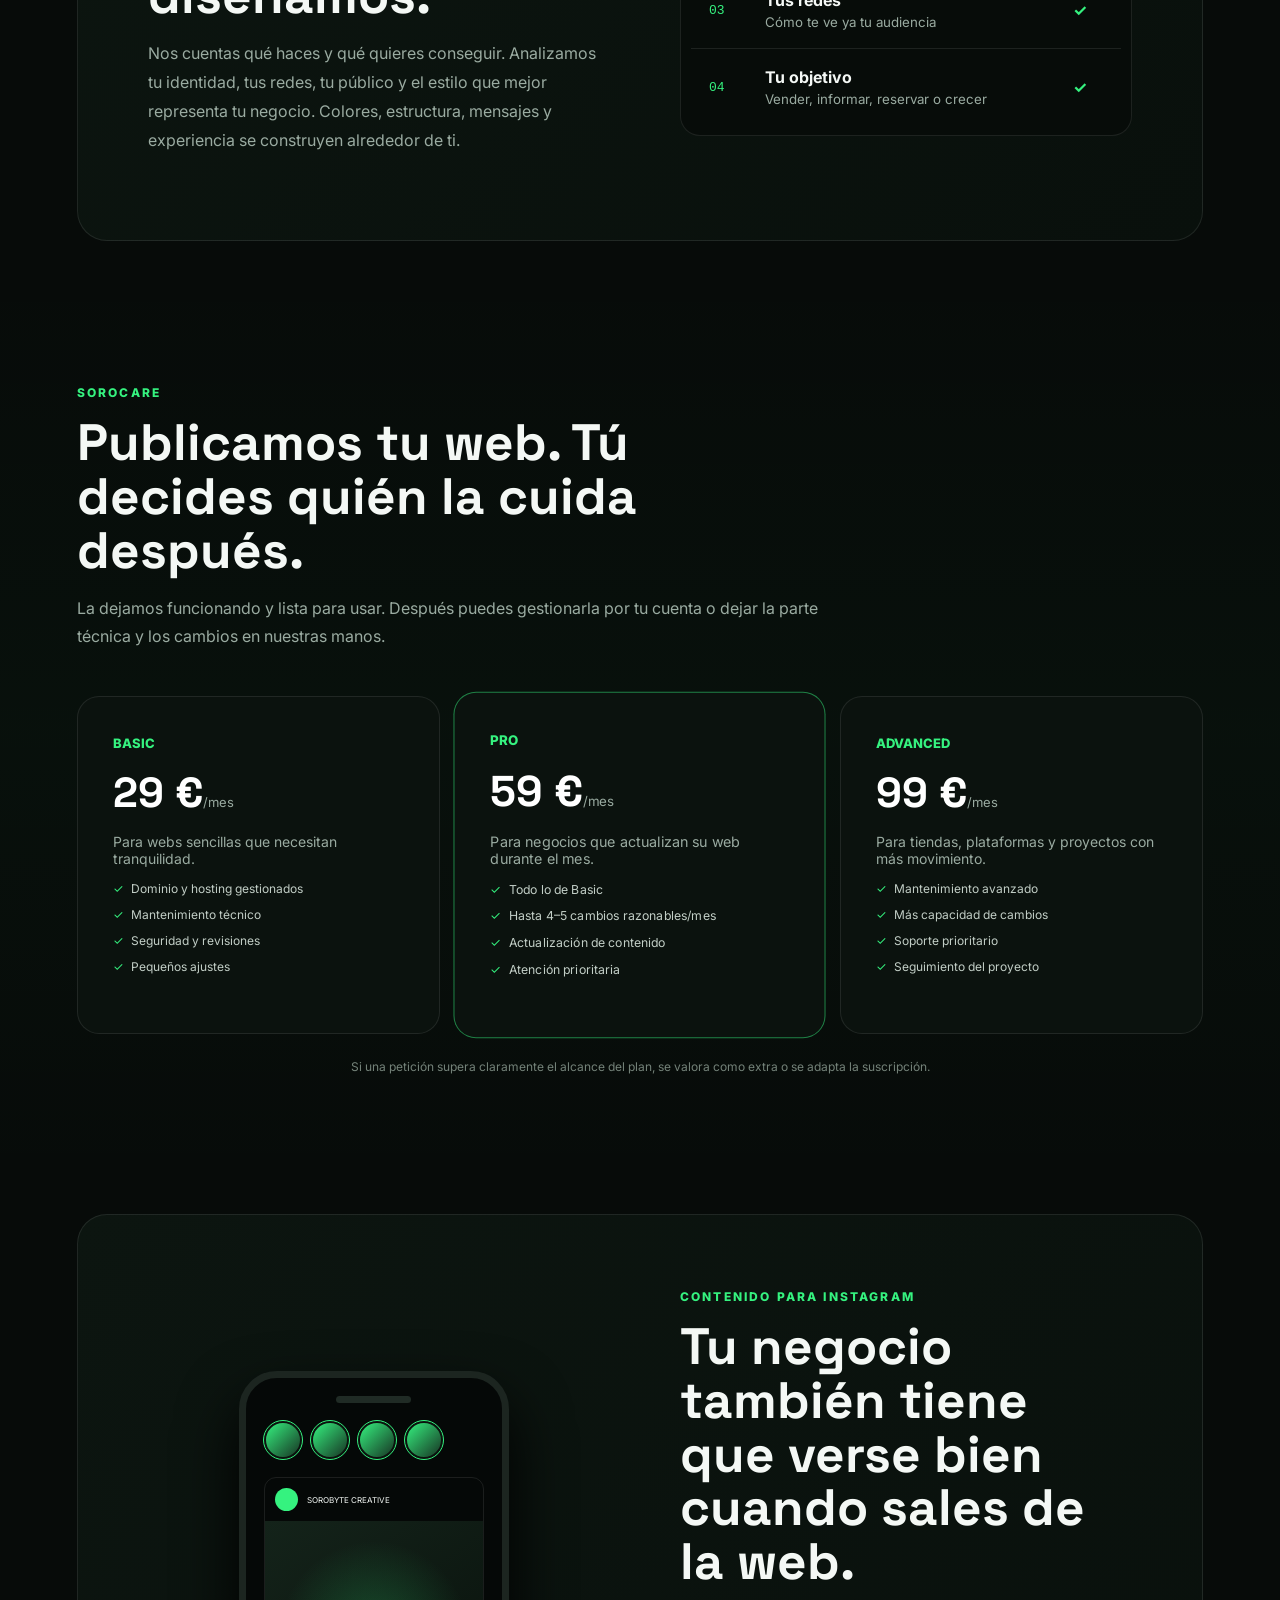
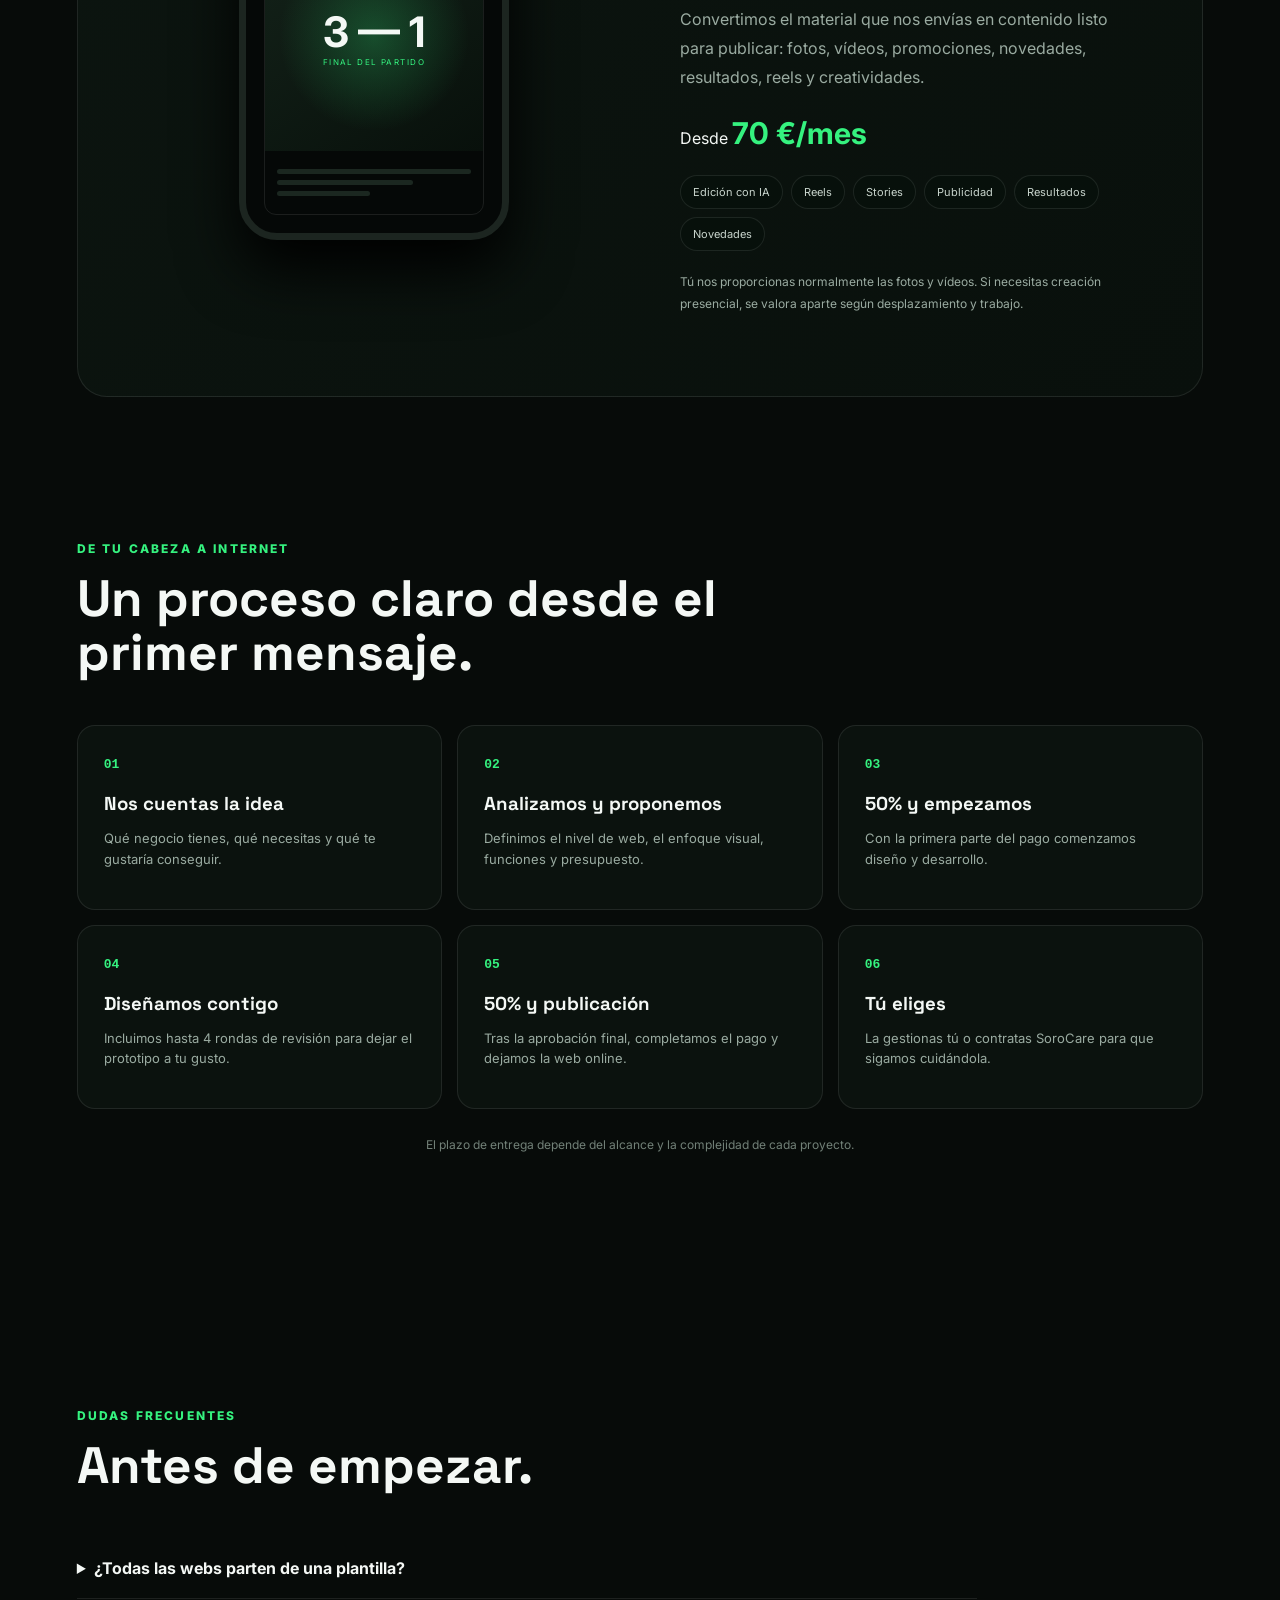
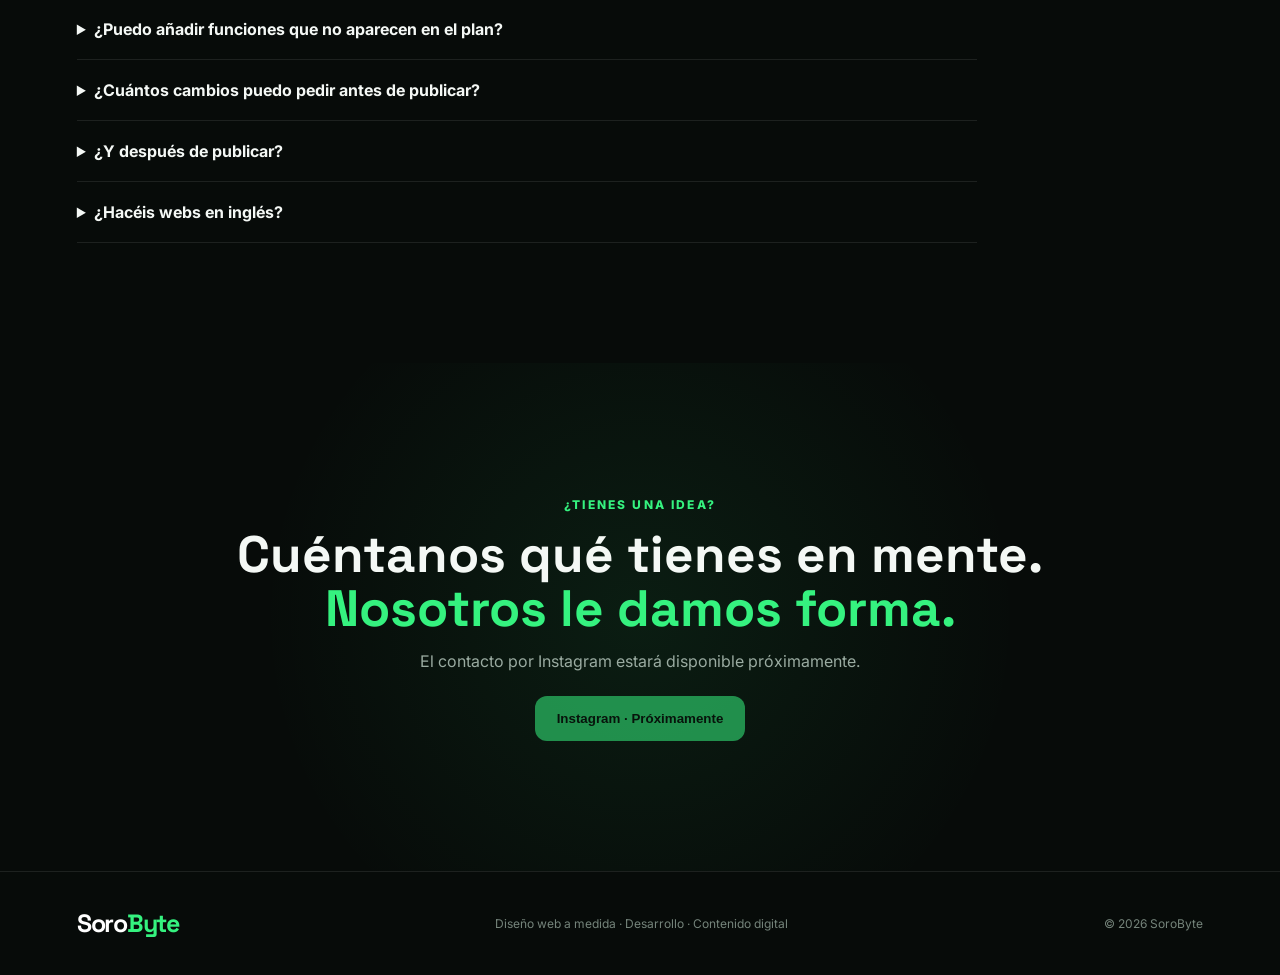
==== commit 250615f3: "Rename web plans to Esencial Pro Active Master Custom" ====
--- a/index.html
+++ b/index.html
@@ -67,7 +67,7 @@
         <article class="plan">
           <div class="plan-num">01</div>
           <span class="tag">Para empezar</span>
-          <h3>Web Esencial</h3>
+          <h3>Esencial</h3>
           <p>Una presencia profesional para que tu negocio deje de depender solo de las redes sociales.</p>
           <div class="price">Desde <strong>249 €</strong></div>
           <ul>
@@ -83,7 +83,7 @@
           <div class="popular">MÁS ELEGIDA</div>
           <div class="plan-num">02</div>
           <span class="tag">Para crecer</span>
-          <h3>Web Profesional</h3>
+          <h3>Pro</h3>
           <p>Más secciones, más impacto y más recursos para convertir visitas en oportunidades.</p>
           <div class="price">Desde <strong>449 €</strong></div>
           <ul>
@@ -98,7 +98,7 @@
         <article class="plan">
           <div class="plan-num">03</div>
           <span class="tag">Para vender</span>
-          <h3>Tienda Online</h3>
+          <h3>Active</h3>
           <p>Tu catálogo abierto 24/7, preparado para mostrar productos y vender de forma profesional.</p>
           <div class="price">Desde <strong>649 €</strong></div>
           <ul>
@@ -113,7 +113,7 @@
         <article class="plan">
           <div class="plan-num">04</div>
           <span class="tag">Más funciones</span>
-          <h3>Web Avanzada</h3>
+          <h3>Master</h3>
           <p>Para proyectos que necesitan usuarios, automatizaciones, áreas privadas o lógica propia.</p>
           <div class="price">Desde <strong>899 €</strong></div>
           <ul>
--- a/styles.css
+++ b/styles.css
@@ -150,3 +150,25 @@
   .brand-text{font-size:23px!important}
   footer .brand-text{font-size:22px!important}
 }
+
+/* Header spacing adjustment v13 */
+.nav nav{
+  margin-right:26px!important;
+}
+.nav .btn-small{
+  margin-left:10px!important;
+}
+@media(max-width:900px){
+  .nav nav{margin-right:16px!important}
+  .nav .btn-small{margin-left:6px!important}
+}
+
+/* Header spacing v14 — clear separation before CTA */
+@media (min-width:901px){
+  .nav nav{
+    margin-right:0!important;
+  }
+  .nav .btn-small{
+    margin-left:54px!important;
+  }
+}
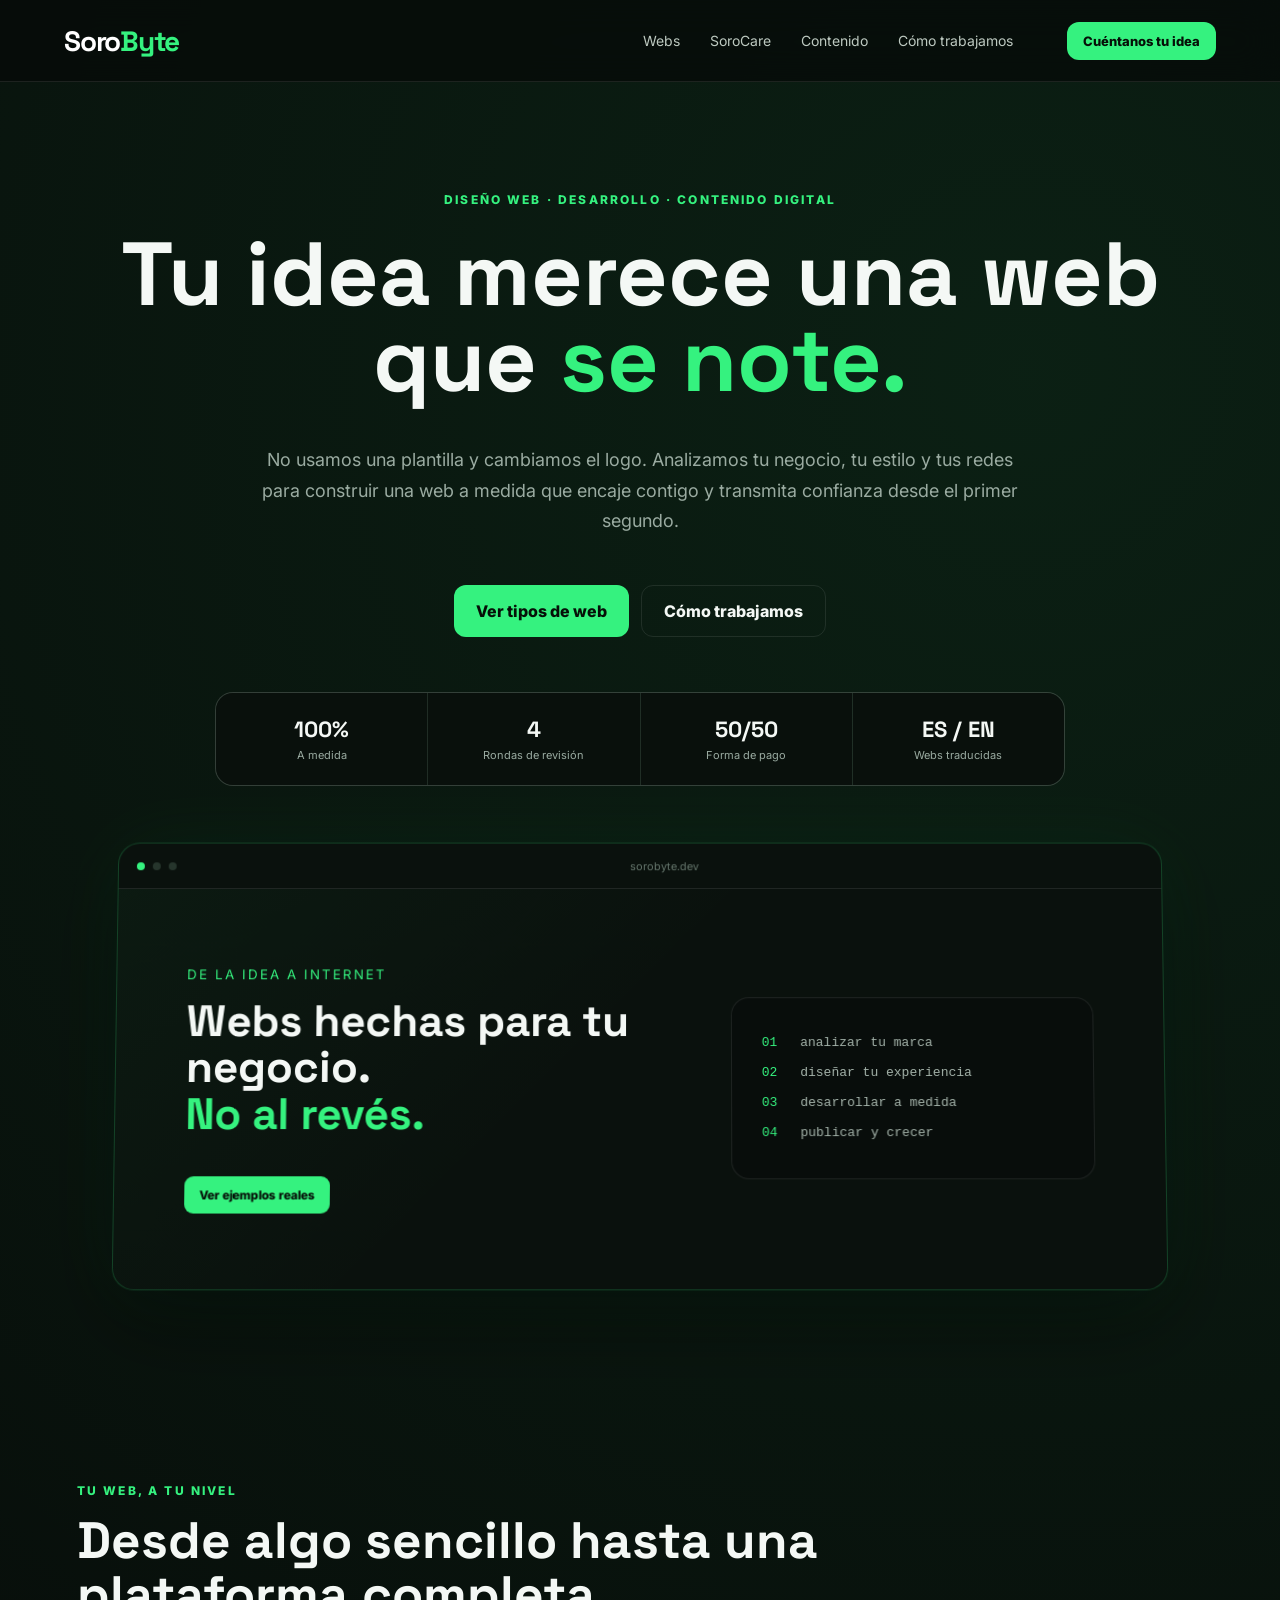
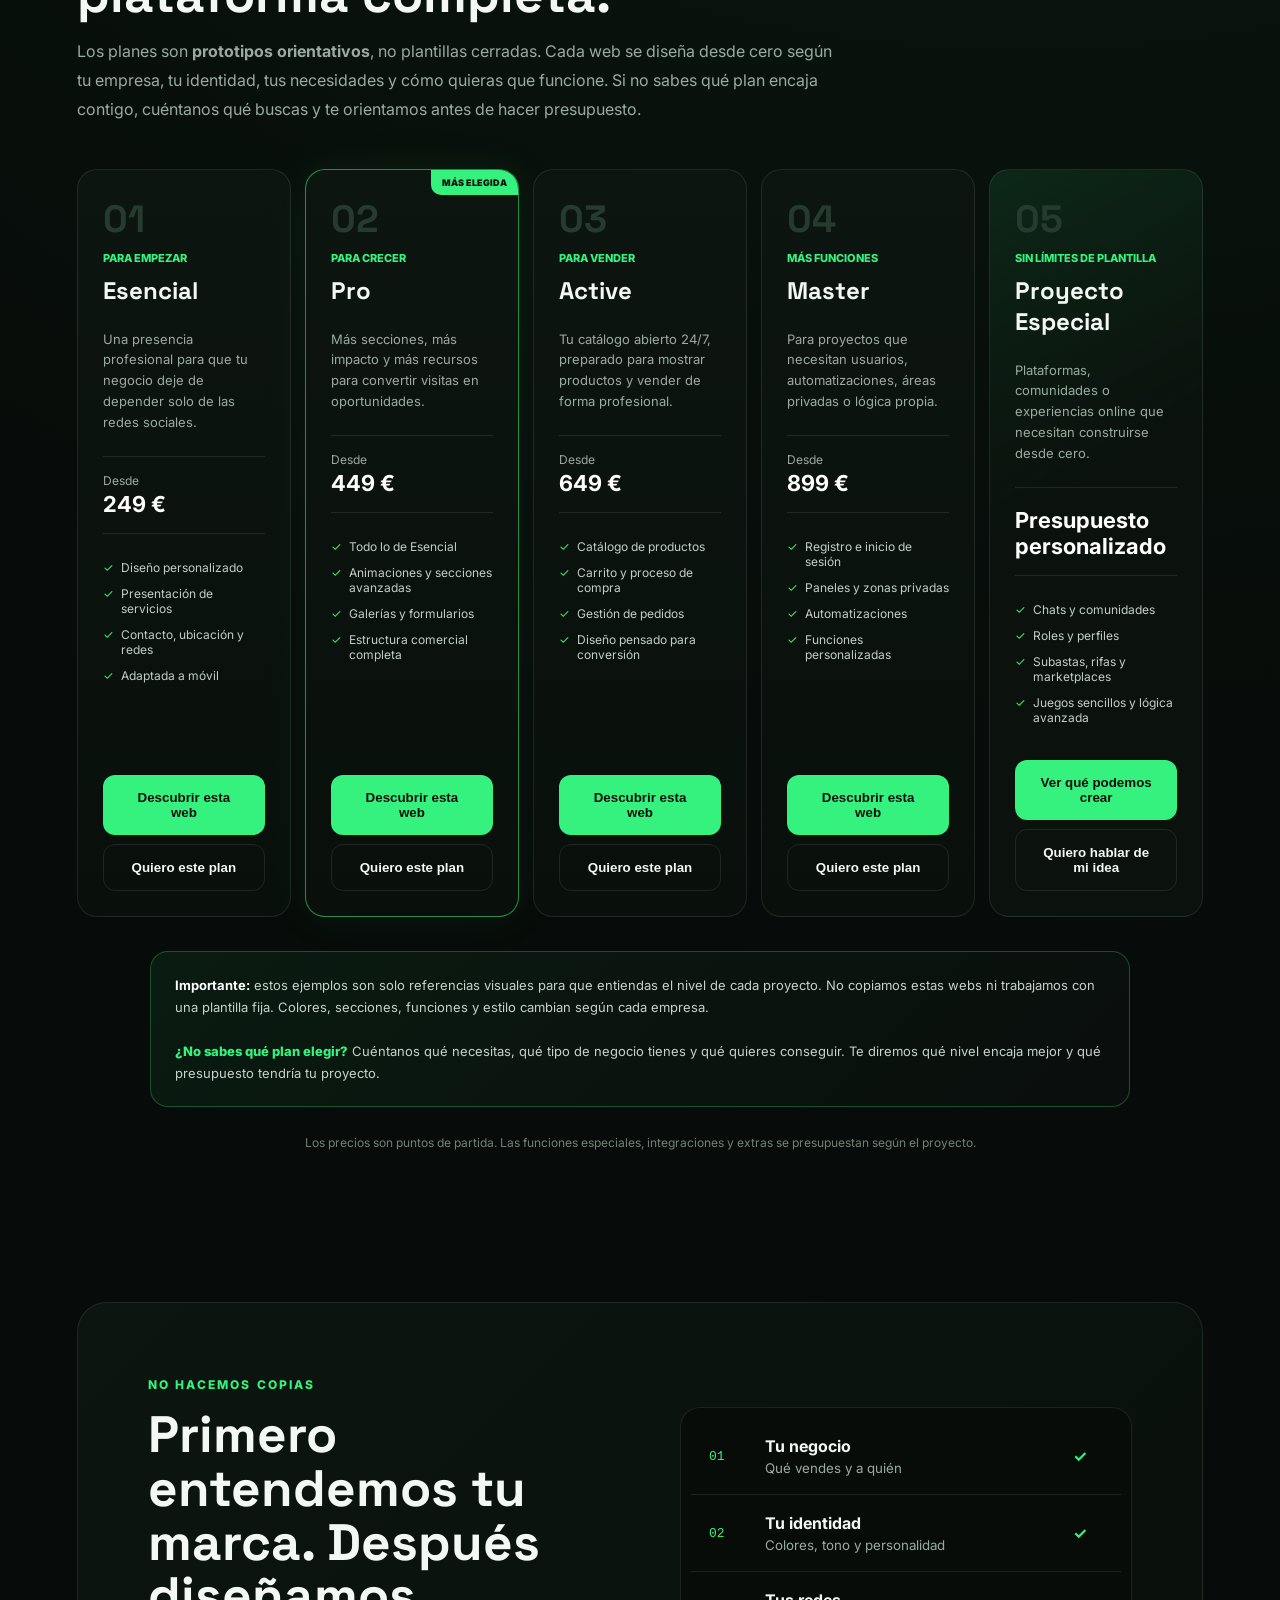
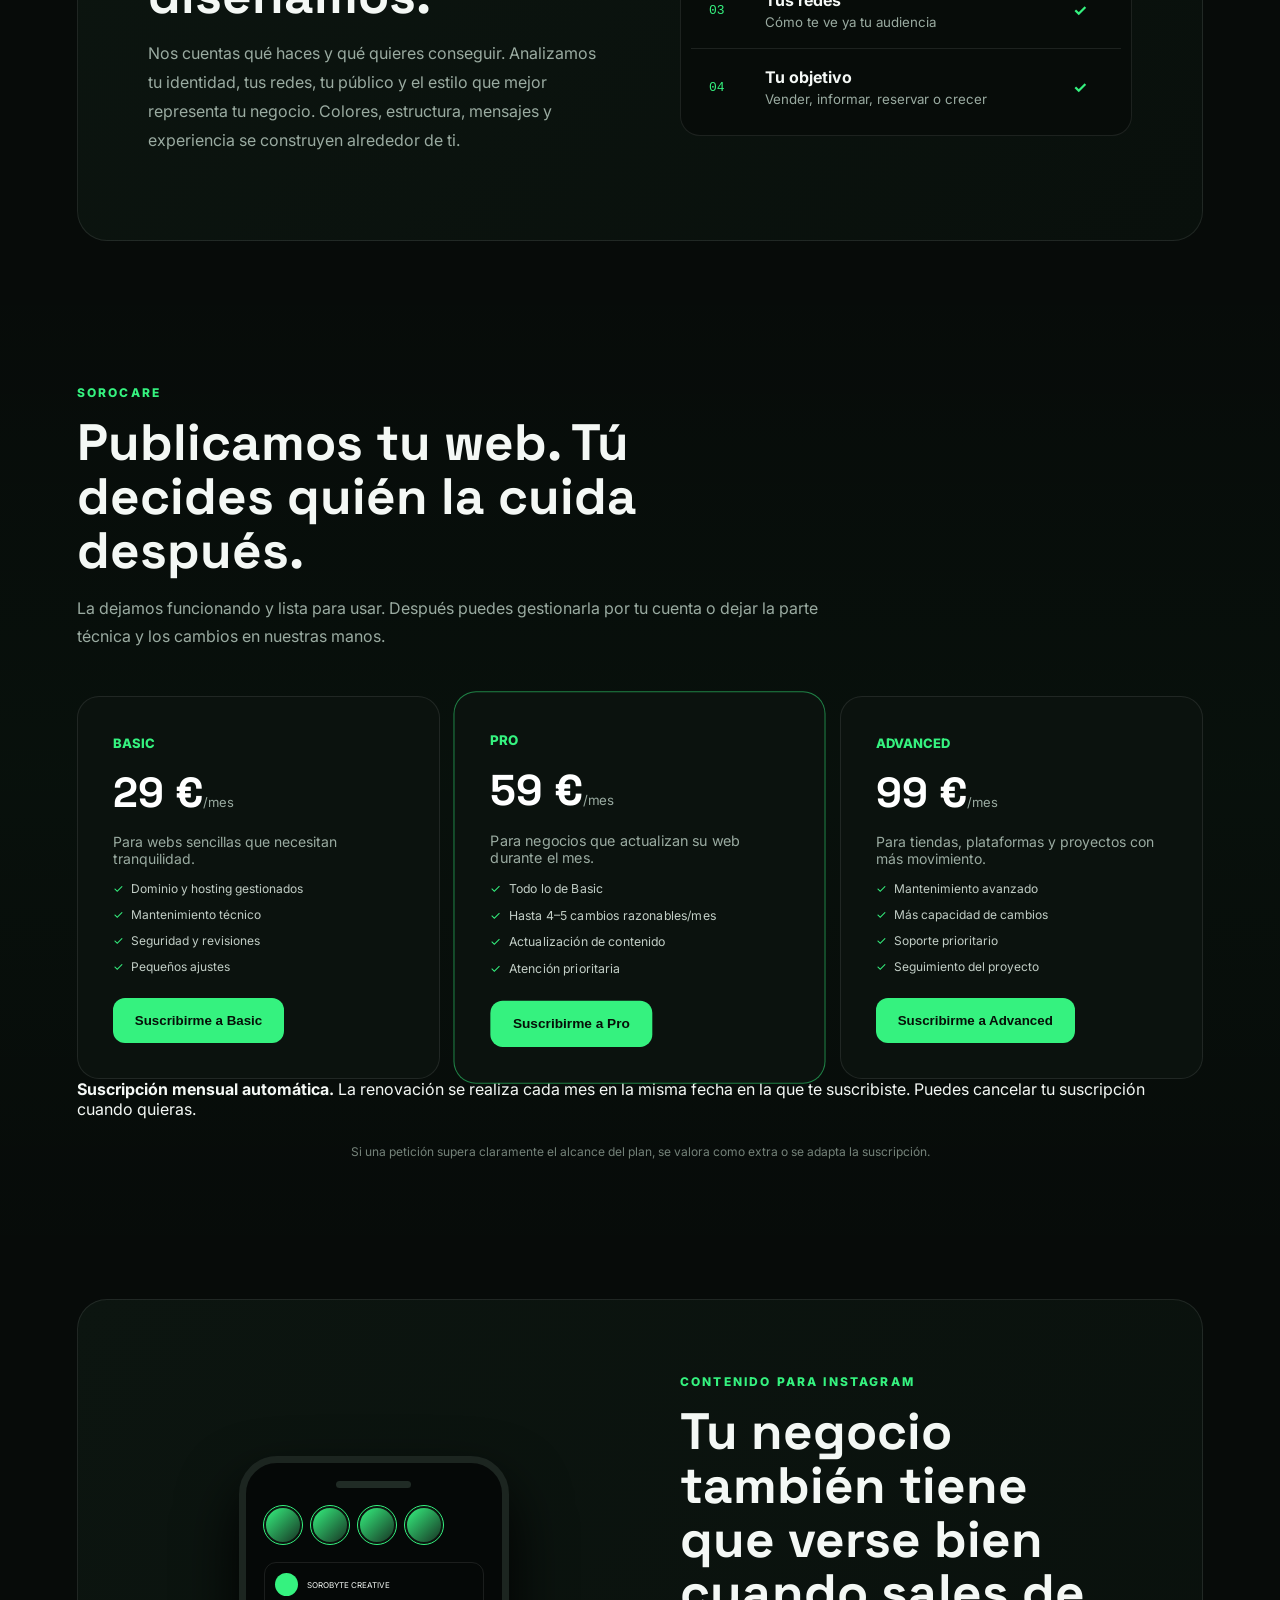
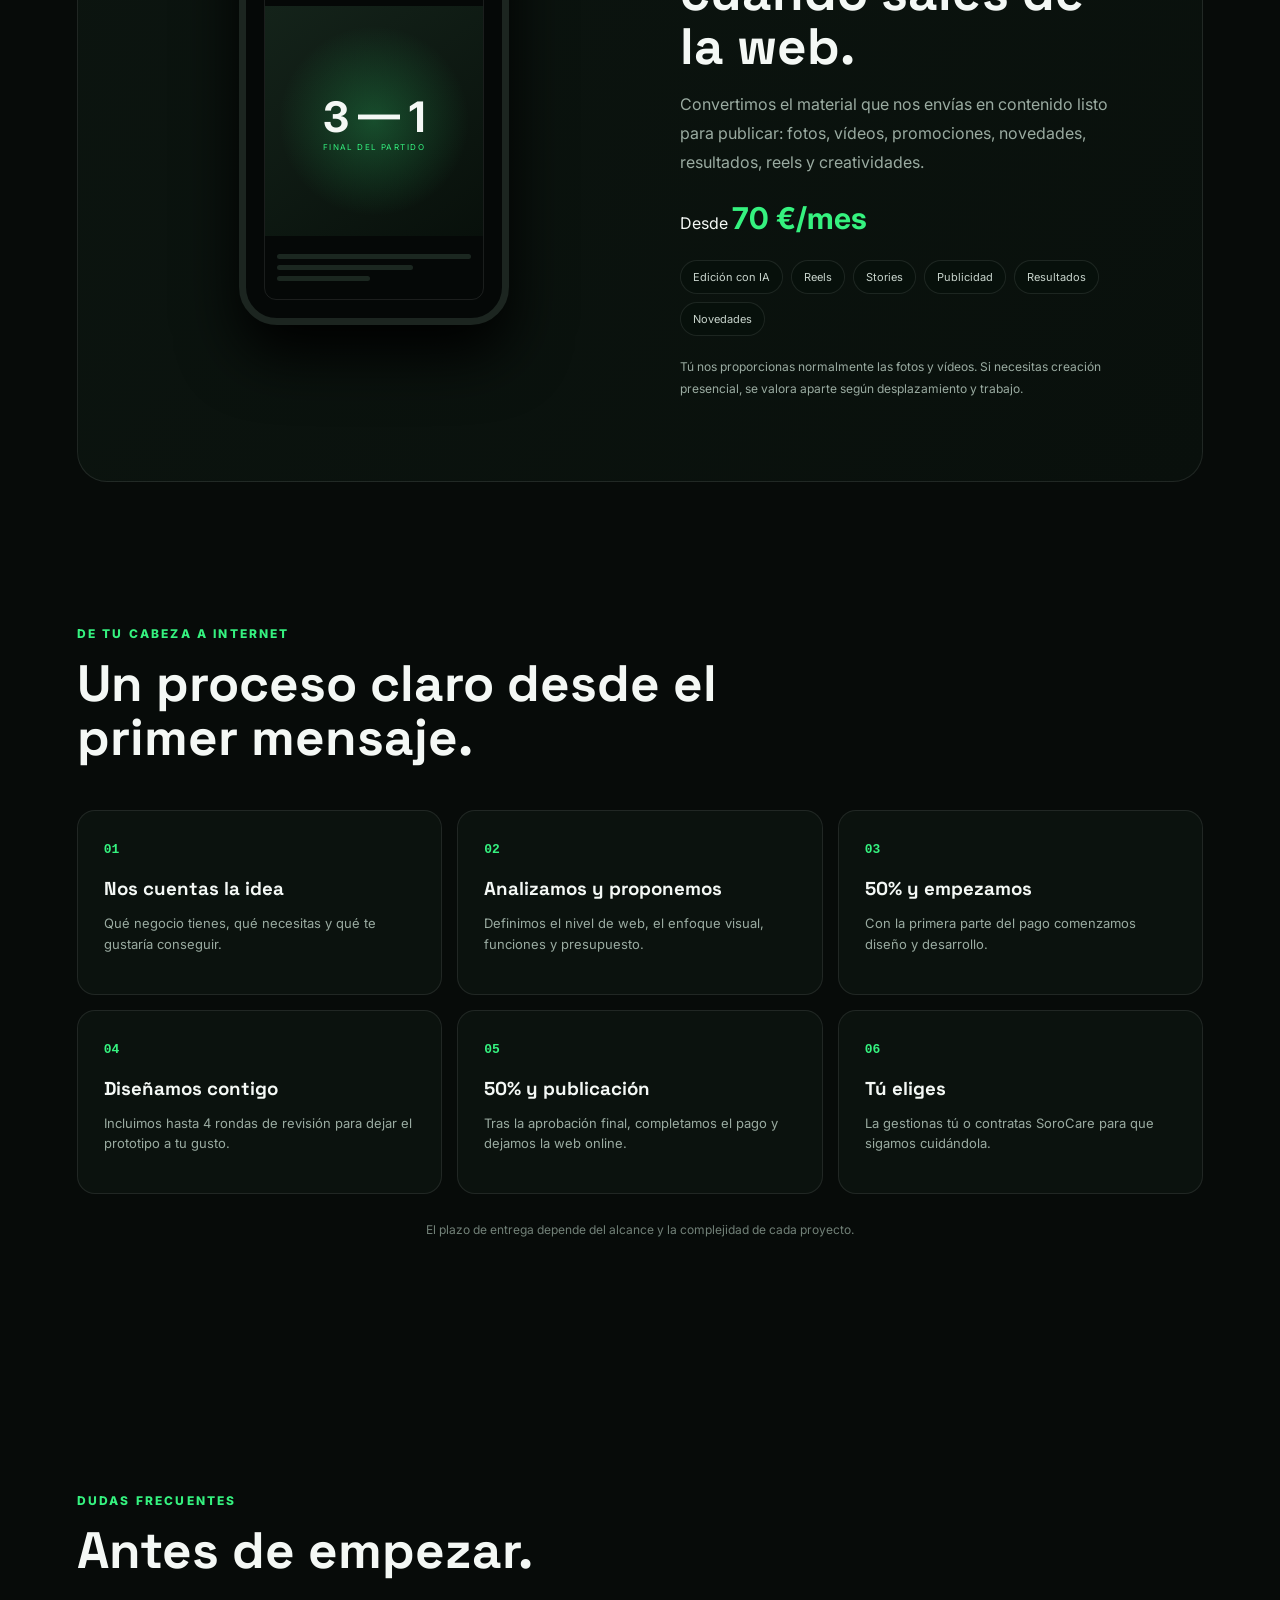
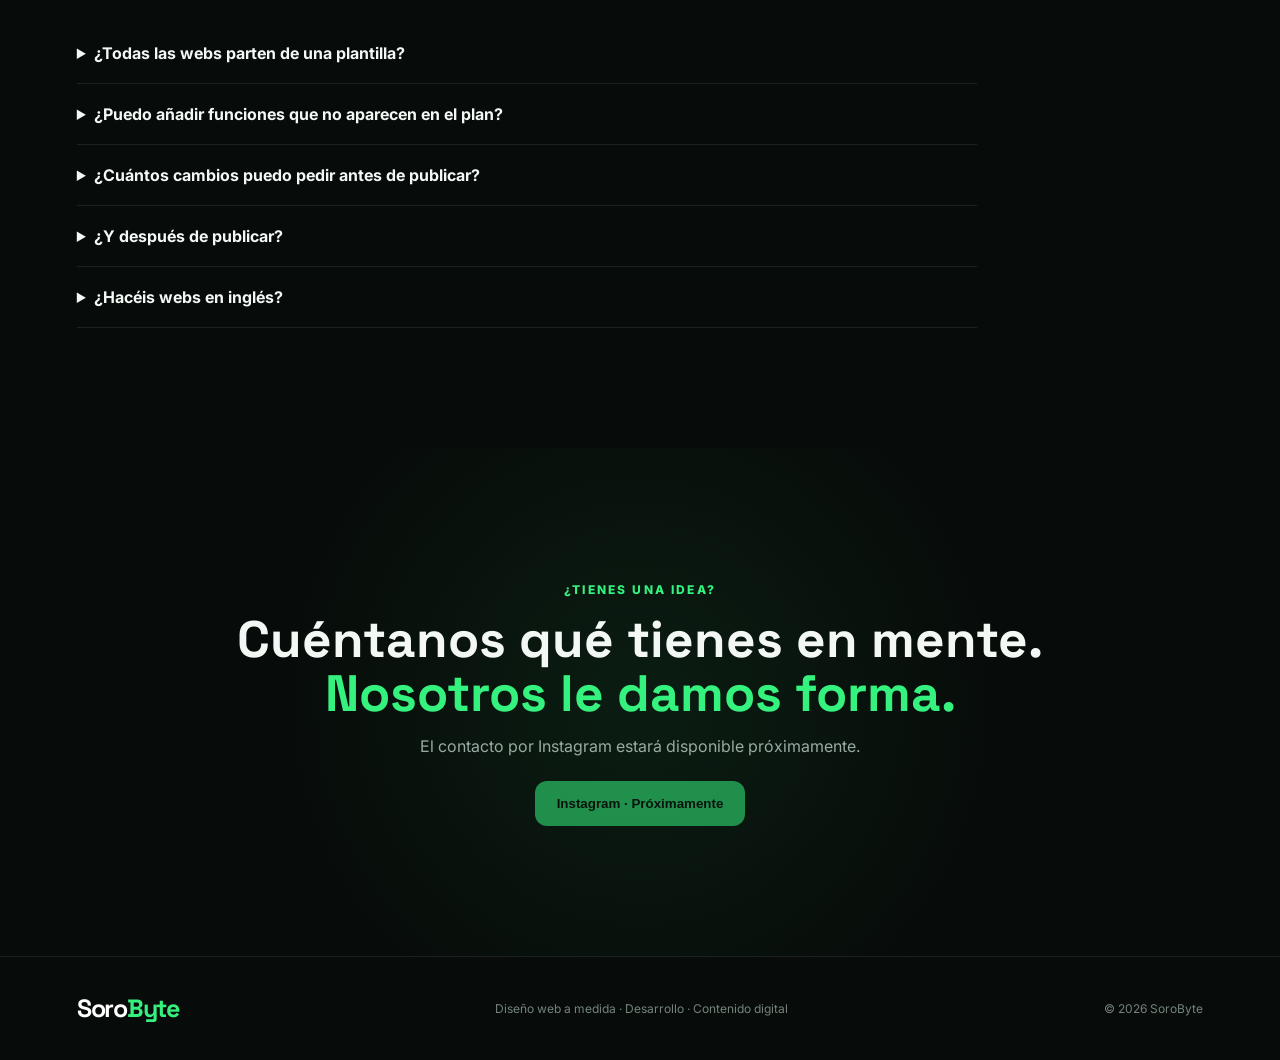
==== commit 7d04413e: "Prepare SoroCare subscription buttons" ====
--- a/index.html
+++ b/index.html
@@ -169,23 +169,53 @@
         <h2>Publicamos tu web. Tú decides quién la cuida después.</h2>
         <p>La dejamos funcionando y lista para usar. Después puedes gestionarla por tu cuenta o dejar la parte técnica y los cambios en nuestras manos.</p>
       </div>
+
       <div class="care-grid">
         <article class="care-card">
-          <span>Basic</span><div class="care-price"><strong>29 €</strong>/mes</div>
+          <span>Basic</span>
+          <div class="care-price"><strong>29 €</strong>/mes</div>
           <p>Para webs sencillas que necesitan tranquilidad.</p>
-          <ul><li>Dominio y hosting gestionados</li><li>Mantenimiento técnico</li><li>Seguridad y revisiones</li><li>Pequeños ajustes</li></ul>
-        </article>
+          <ul>
+            <li>Dominio y hosting gestionados</li>
+            <li>Mantenimiento técnico</li>
+            <li>Seguridad y revisiones</li>
+            <li>Pequeños ajustes</li>
+          </ul>
+          <button class="btn care-subscribe" type="button" data-care="basic">Suscribirme a Basic</button>
+        </article>
+
         <article class="care-card care-main">
-          <span>Pro</span><div class="care-price"><strong>59 €</strong>/mes</div>
+          <span>Pro</span>
+          <div class="care-price"><strong>59 €</strong>/mes</div>
           <p>Para negocios que actualizan su web durante el mes.</p>
-          <ul><li>Todo lo de Basic</li><li>Hasta 4–5 cambios razonables/mes</li><li>Actualización de contenido</li><li>Atención prioritaria</li></ul>
-        </article>
+          <ul>
+            <li>Todo lo de Basic</li>
+            <li>Hasta 4–5 cambios razonables/mes</li>
+            <li>Actualización de contenido</li>
+            <li>Atención prioritaria</li>
+          </ul>
+          <button class="btn care-subscribe" type="button" data-care="pro">Suscribirme a Pro</button>
+        </article>
+
         <article class="care-card">
-          <span>Advanced</span><div class="care-price"><strong>99 €</strong>/mes</div>
+          <span>Advanced</span>
+          <div class="care-price"><strong>99 €</strong>/mes</div>
           <p>Para tiendas, plataformas y proyectos con más movimiento.</p>
-          <ul><li>Mantenimiento avanzado</li><li>Más capacidad de cambios</li><li>Soporte prioritario</li><li>Seguimiento del proyecto</li></ul>
-        </article>
-      </div>
+          <ul>
+            <li>Mantenimiento avanzado</li>
+            <li>Más capacidad de cambios</li>
+            <li>Soporte prioritario</li>
+            <li>Seguimiento del proyecto</li>
+          </ul>
+          <button class="btn care-subscribe" type="button" data-care="advanced">Suscribirme a Advanced</button>
+        </article>
+      </div>
+
+      <div class="care-subscription-info">
+        <strong>Suscripción mensual automática.</strong>
+        <span>La renovación se realiza cada mes en la misma fecha en la que te suscribiste. Puedes cancelar tu suscripción cuando quieras.</span>
+      </div>
+
       <div class="care-note">Si una petición supera claramente el alcance del plan, se valora como extra o se adapta la suscripción.</div>
     </section>
 
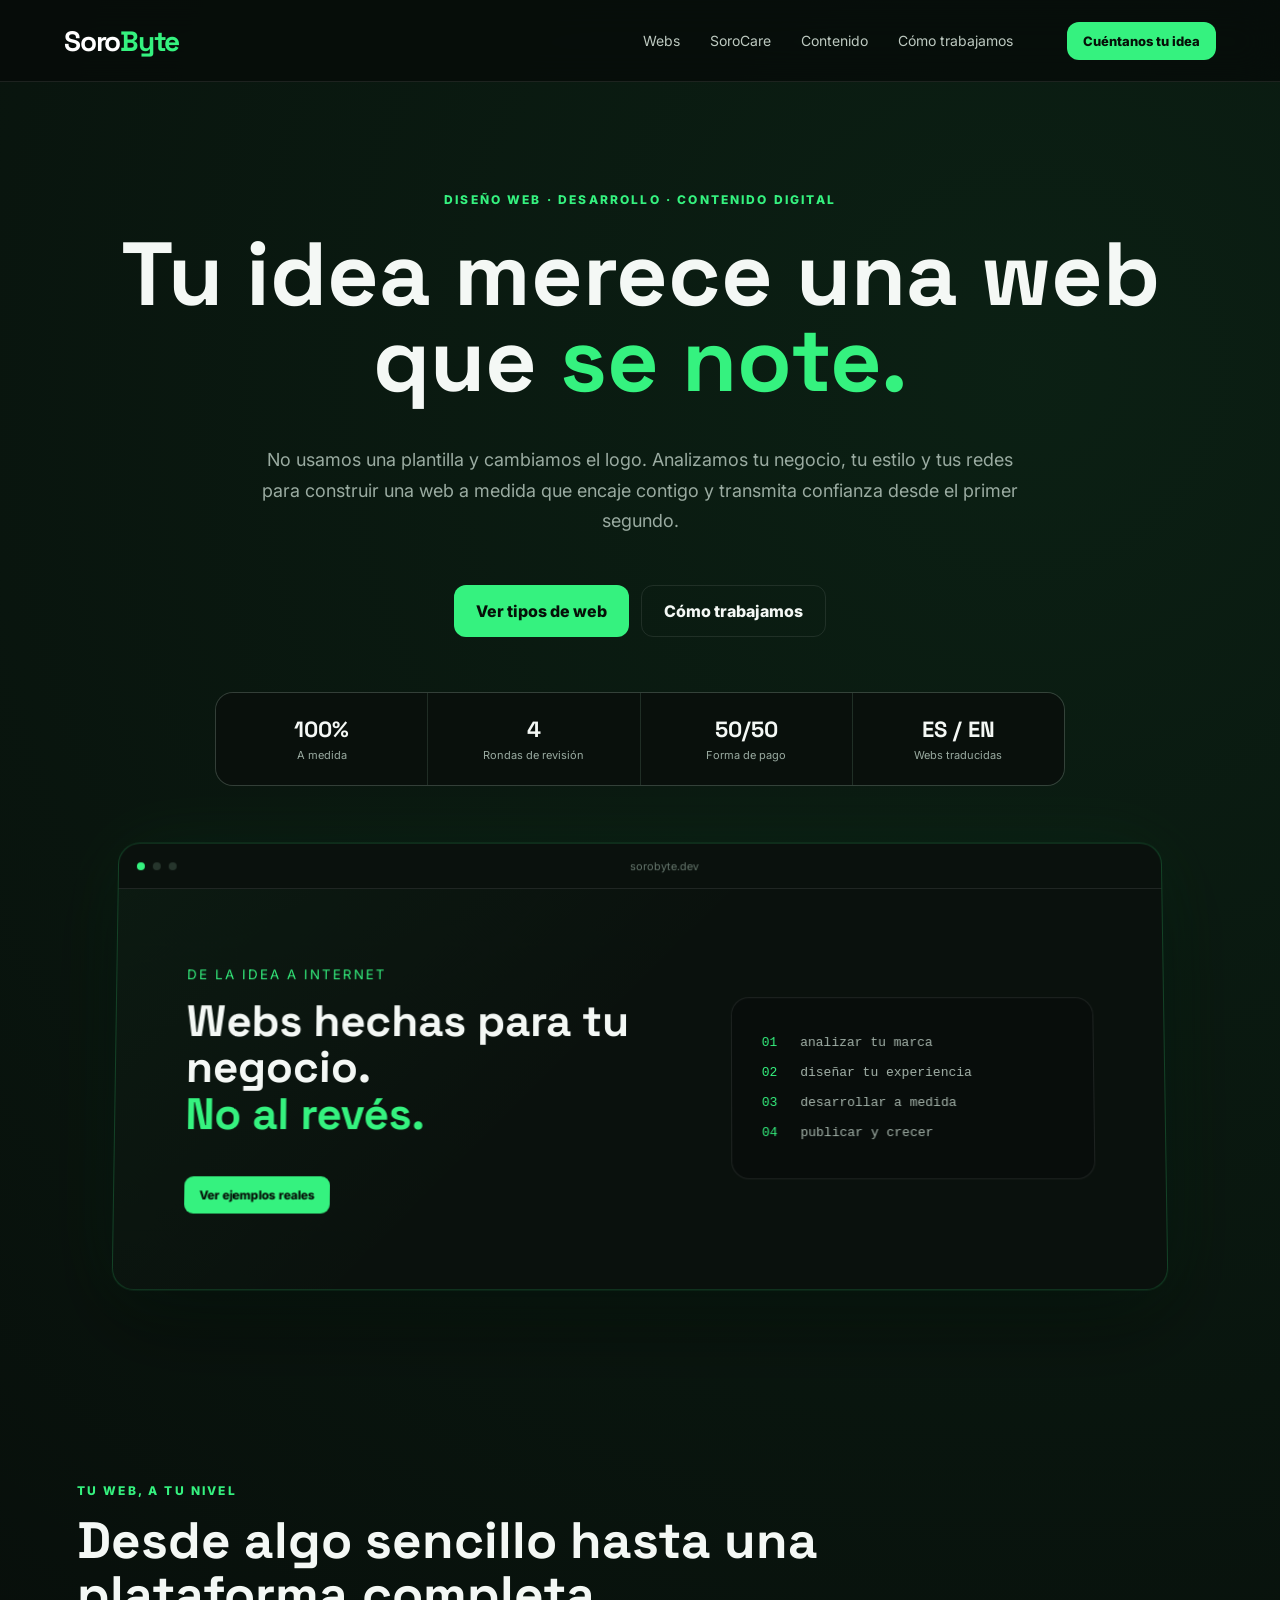
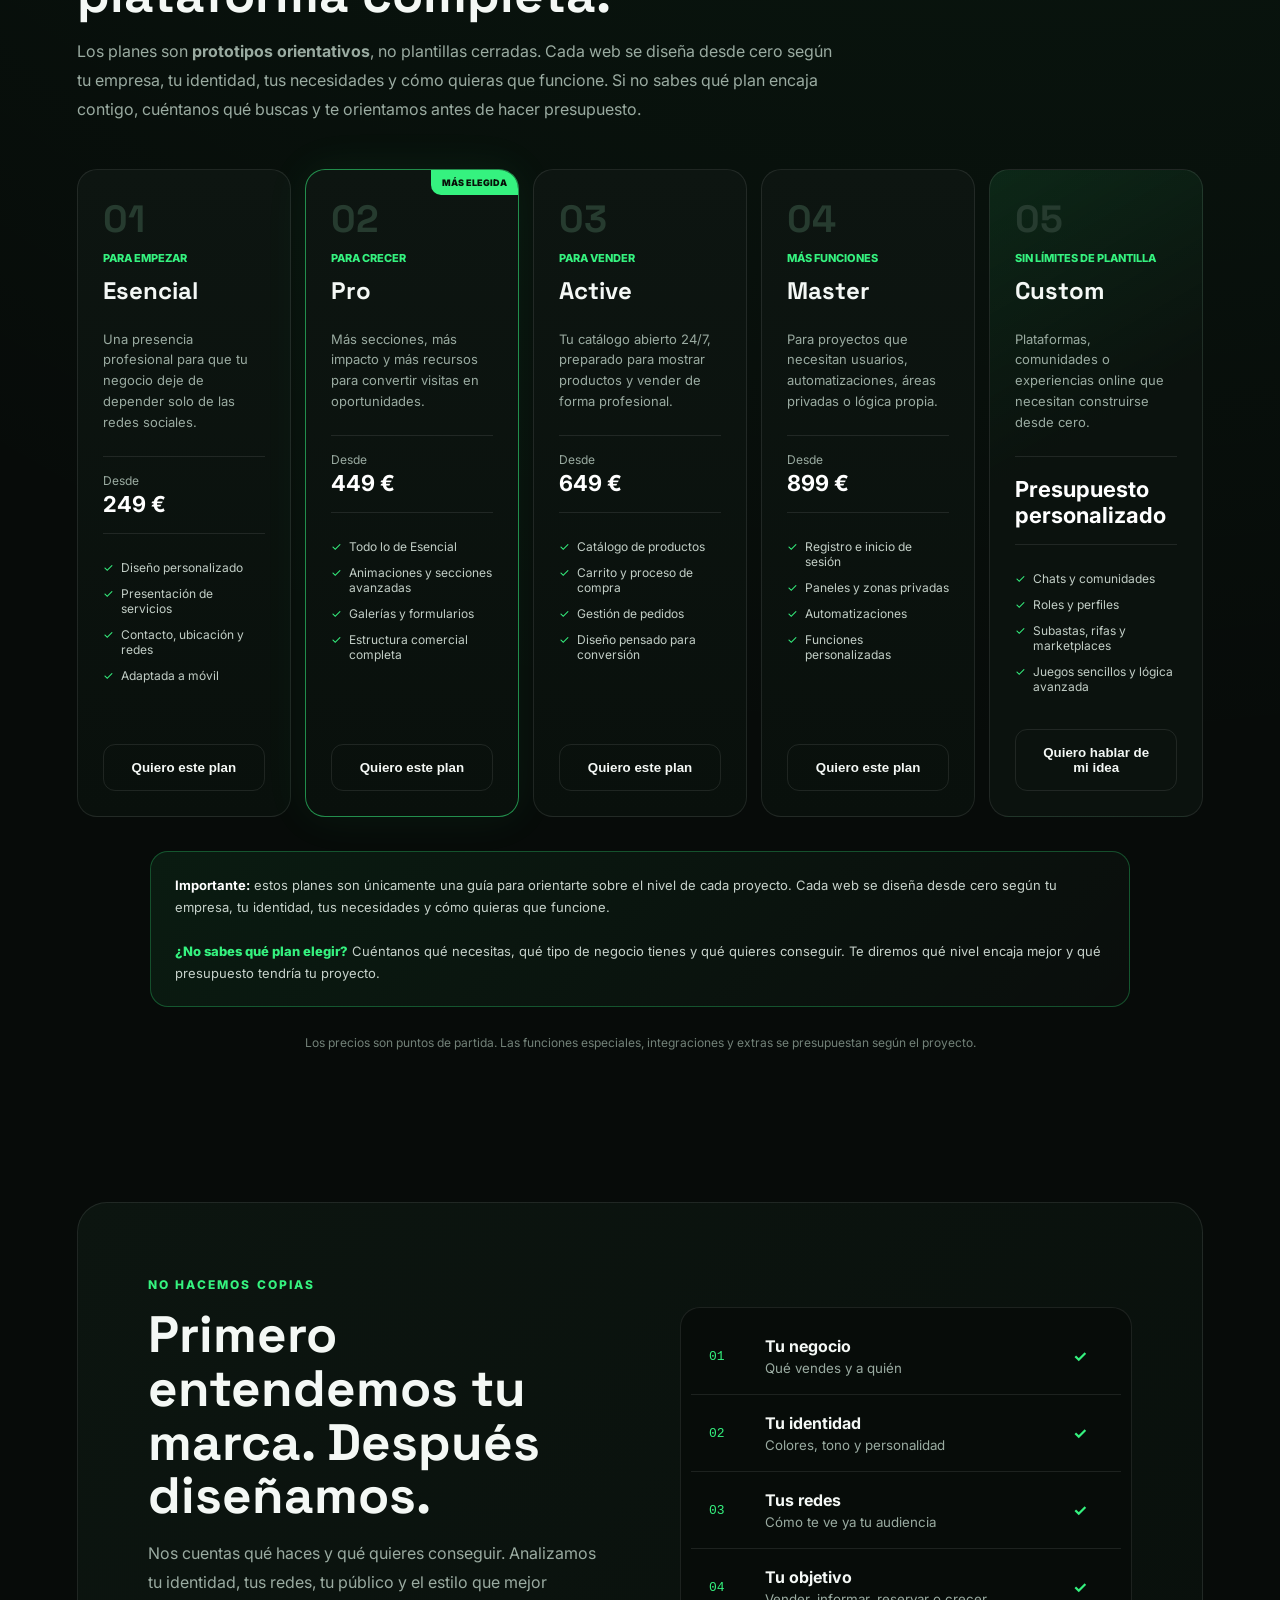
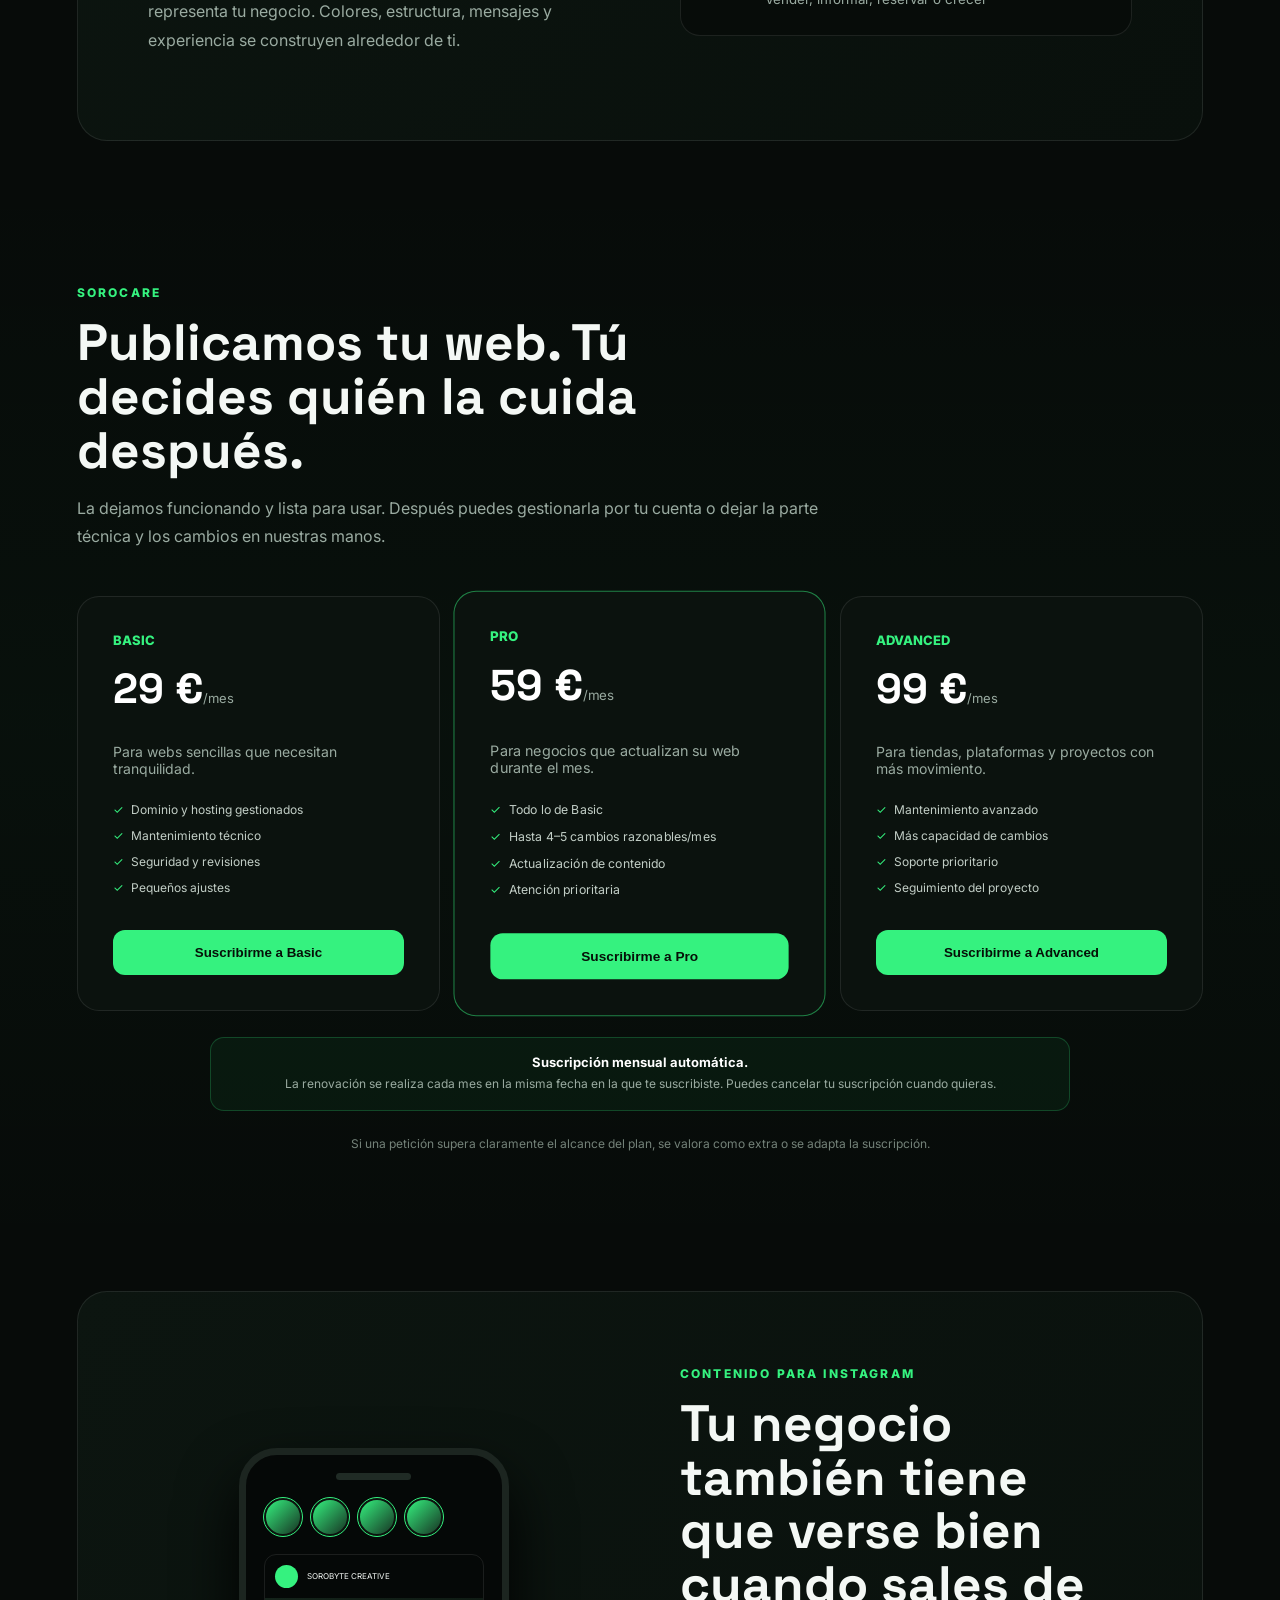
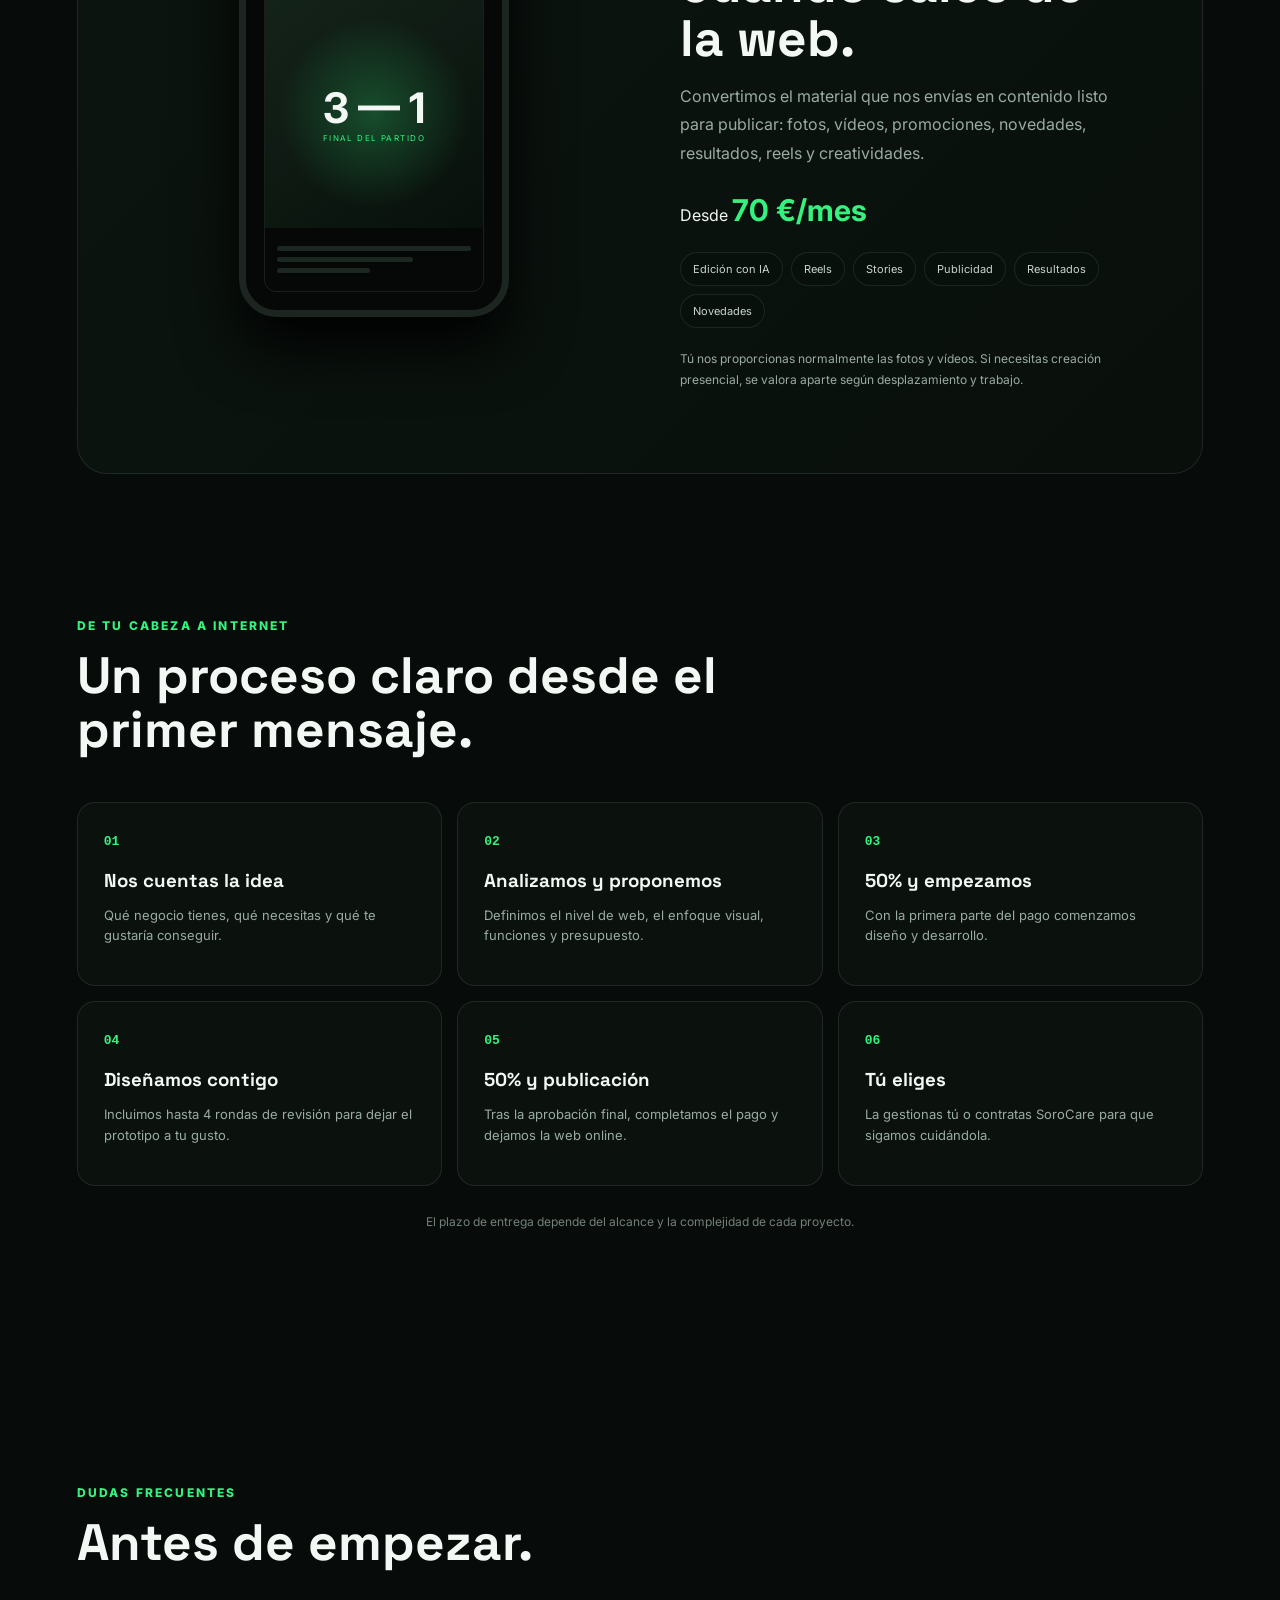
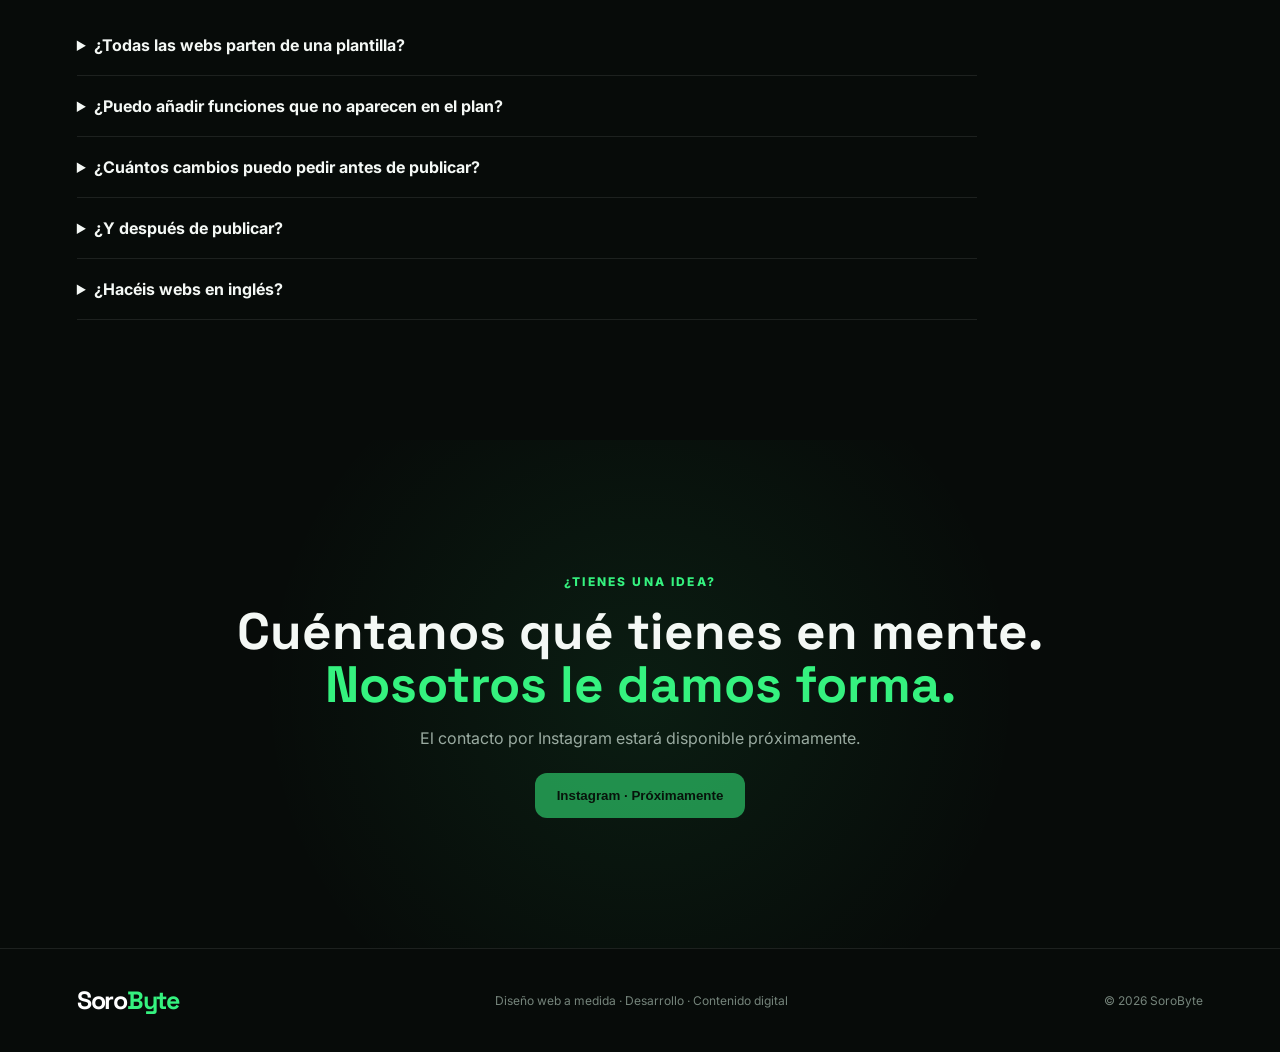
==== commit 94dfe985: "Remove plan demos and keep contact-only CTAs" ====
--- a/index.html
+++ b/index.html
@@ -76,7 +76,7 @@
             <li>Contacto, ubicación y redes</li>
             <li>Adaptada a móvil</li>
           </ul>
-          <div class="plan-actions"><button class="btn btn-wide open-detail" data-plan="esencial">Descubrir esta web</button><button class="btn btn-ghost btn-wide contact-plan" data-plan="esencial">Quiero este plan</button></div>
+          <div class="plan-actions"><button class="btn btn-ghost btn-wide contact-plan" data-plan="esencial">Quiero este plan</button></div>
         </article>
 
         <article class="plan featured">
@@ -92,7 +92,7 @@
             <li>Galerías y formularios</li>
             <li>Estructura comercial completa</li>
           </ul>
-          <div class="plan-actions"><button class="btn btn-wide open-detail" data-plan="profesional">Descubrir esta web</button><button class="btn btn-ghost btn-wide contact-plan" data-plan="profesional">Quiero este plan</button></div>
+          <div class="plan-actions"><button class="btn btn-ghost btn-wide contact-plan" data-plan="profesional">Quiero este plan</button></div>
         </article>
 
         <article class="plan">
@@ -107,7 +107,7 @@
             <li>Gestión de pedidos</li>
             <li>Diseño pensado para conversión</li>
           </ul>
-          <div class="plan-actions"><button class="btn btn-wide open-detail" data-plan="tienda">Descubrir esta web</button><button class="btn btn-ghost btn-wide contact-plan" data-plan="tienda">Quiero este plan</button></div>
+          <div class="plan-actions"><button class="btn btn-ghost btn-wide contact-plan" data-plan="tienda">Quiero este plan</button></div>
         </article>
 
         <article class="plan">
@@ -122,13 +122,13 @@
             <li>Automatizaciones</li>
             <li>Funciones personalizadas</li>
           </ul>
-          <div class="plan-actions"><button class="btn btn-wide open-detail" data-plan="avanzada">Descubrir esta web</button><button class="btn btn-ghost btn-wide contact-plan" data-plan="avanzada">Quiero este plan</button></div>
+          <div class="plan-actions"><button class="btn btn-ghost btn-wide contact-plan" data-plan="avanzada">Quiero este plan</button></div>
         </article>
 
         <article class="plan special">
           <div class="plan-num">05</div>
           <span class="tag">Sin límites de plantilla</span>
-          <h3>Proyecto Especial</h3>
+          <h3>Custom</h3>
           <p>Plataformas, comunidades o experiencias online que necesitan construirse desde cero.</p>
           <div class="price"><strong>Presupuesto personalizado</strong></div>
           <ul>
@@ -137,12 +137,12 @@
             <li>Subastas, rifas y marketplaces</li>
             <li>Juegos sencillos y lógica avanzada</li>
           </ul>
-          <div class="plan-actions"><button class="btn btn-wide open-detail" data-plan="especial">Ver qué podemos crear</button><button class="btn btn-ghost btn-wide contact-plan" data-plan="especial">Quiero hablar de mi idea</button></div>
+          <div class="plan-actions"><button class="btn btn-ghost btn-wide contact-plan" data-plan="especial">Quiero hablar de mi idea</button></div>
         </article>
       </div>
 
       <div class="plan-clarity">
-  <strong>Importante:</strong> estos ejemplos son solo referencias visuales para que entiendas el nivel de cada proyecto. No copiamos estas webs ni trabajamos con una plantilla fija. Colores, secciones, funciones y estilo cambian según cada empresa.
+  <strong>Importante:</strong> estos planes son únicamente una guía para orientarte sobre el nivel de cada proyecto. Cada web se diseña desde cero según tu empresa, tu identidad, tus necesidades y cómo quieras que funcione.
   <br><br>
   <span>¿No sabes qué plan elegir?</span> Cuéntanos qué necesitas, qué tipo de negocio tienes y qué quieres conseguir. Te diremos qué nivel encaja mejor y qué presupuesto tendría tu proyecto.
 </div>
@@ -282,13 +282,7 @@
     <span>© 2026 SoroByte</span>
   </footer>
 
-  <div class="modal" id="planModal" aria-hidden="true">
-    <div class="modal-backdrop"></div>
-    <div class="modal-panel">
-      <button class="modal-close" aria-label="Cerrar">×</button>
-      <div id="modalContent"></div>
-    </div>
-  </div>
+  
 
   <div class="toast" id="toast"></div>
   <script src="script.js"></script>
--- a/styles.css
+++ b/styles.css
@@ -172,3 +172,38 @@
     margin-left:54px!important;
   }
 }
+
+/* SoroCare subscription CTAs v16 */
+.care-card{
+  display:flex;
+  flex-direction:column;
+}
+.care-card ul{
+  margin-bottom:24px;
+}
+.care-subscribe{
+  width:100%;
+  margin-top:auto;
+  cursor:pointer;
+}
+.care-subscription-info{
+  margin:26px auto 0;
+  max-width:860px;
+  padding:16px 18px;
+  border:1px solid rgba(53,242,127,.22);
+  border-radius:14px;
+  background:rgba(53,242,127,.05);
+  display:flex;
+  flex-direction:column;
+  gap:5px;
+  text-align:center;
+}
+.care-subscription-info strong{
+  color:#fff;
+  font-size:13px;
+}
+.care-subscription-info span{
+  color:var(--muted);
+  font-size:12px;
+  line-height:1.55;
+}
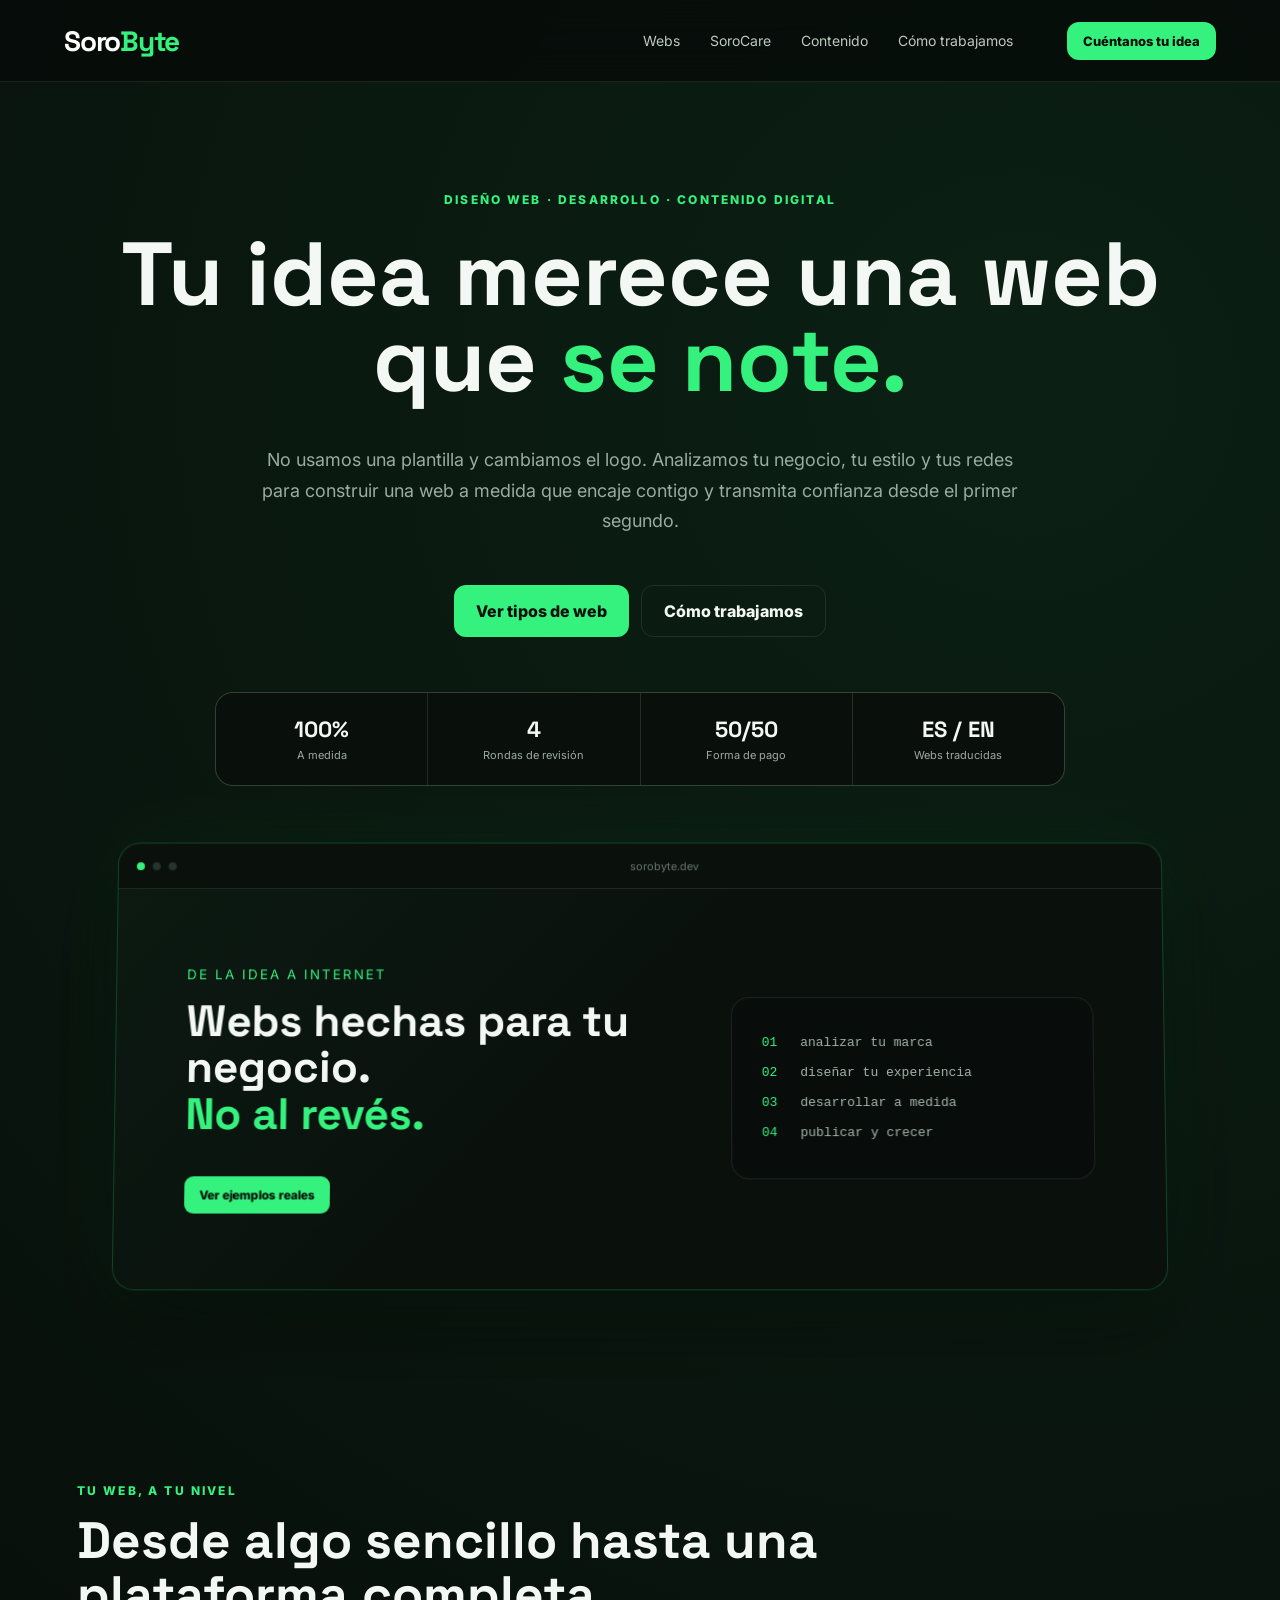
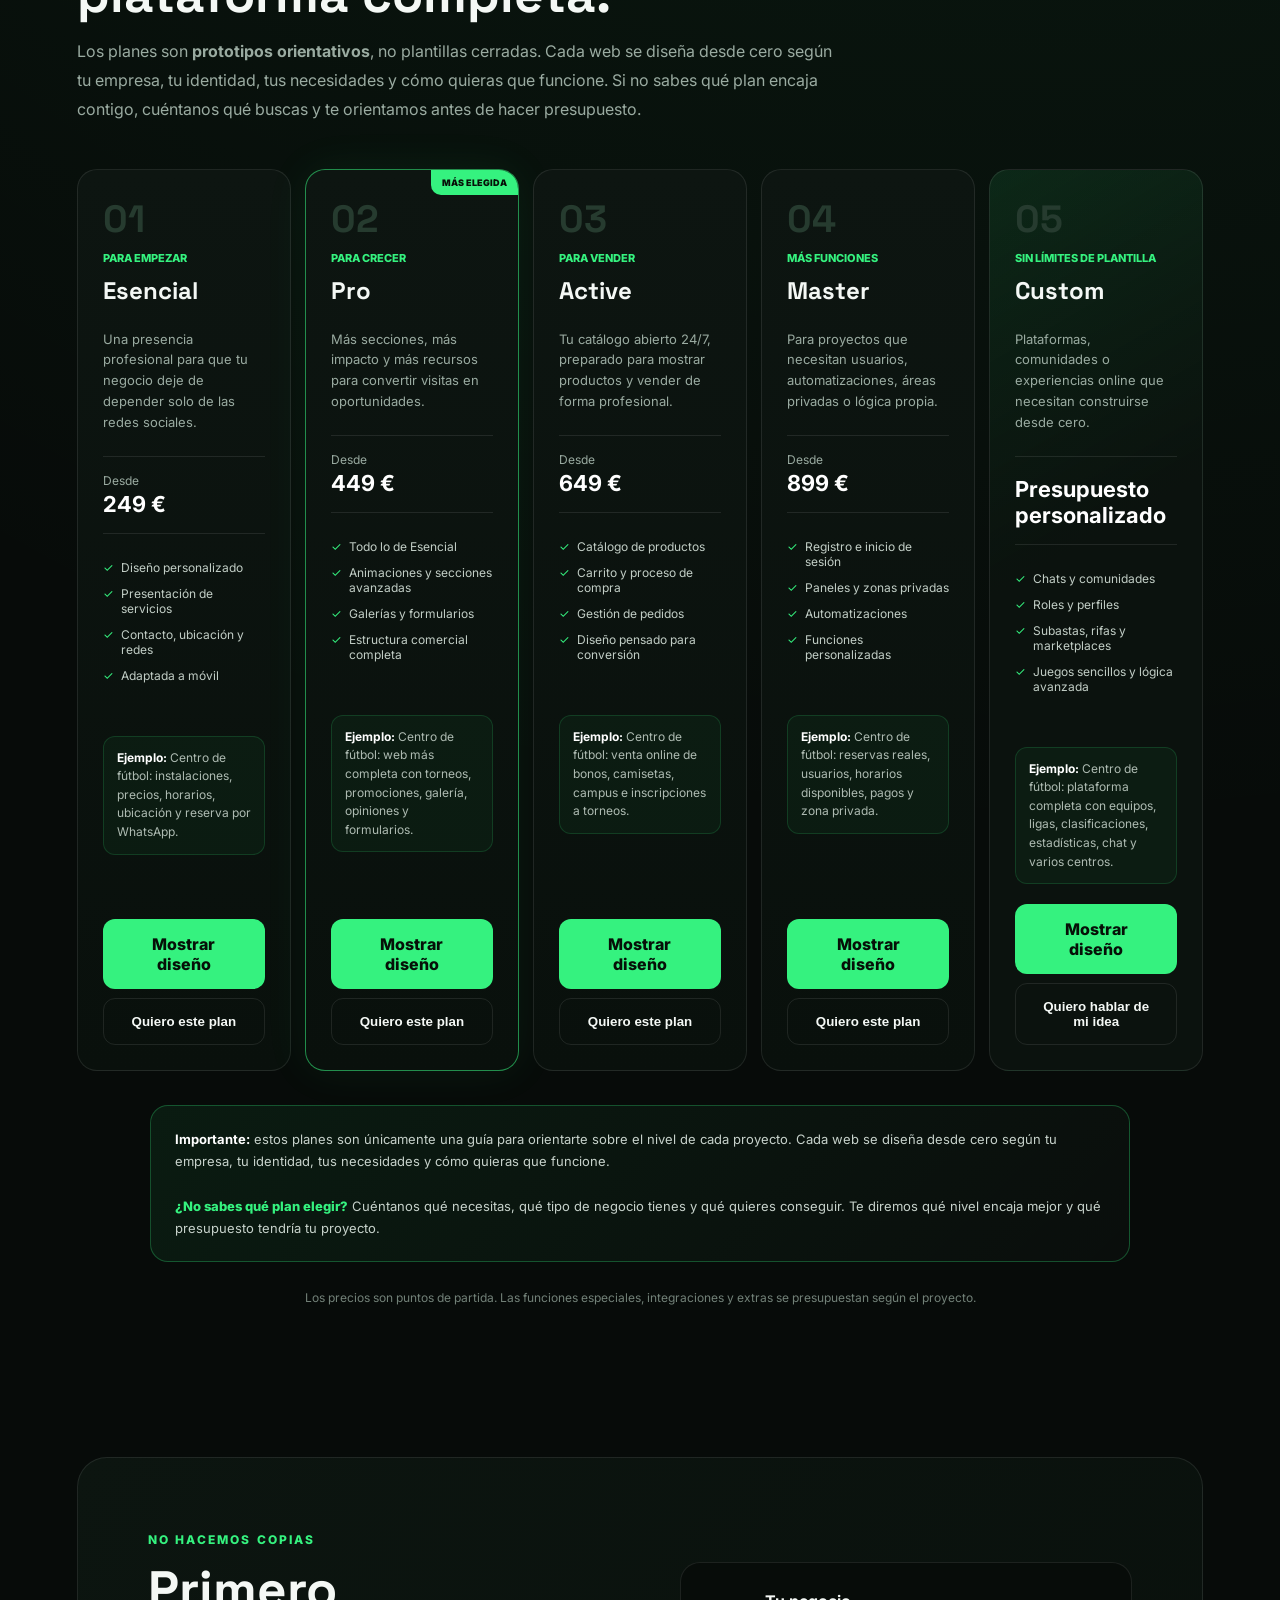
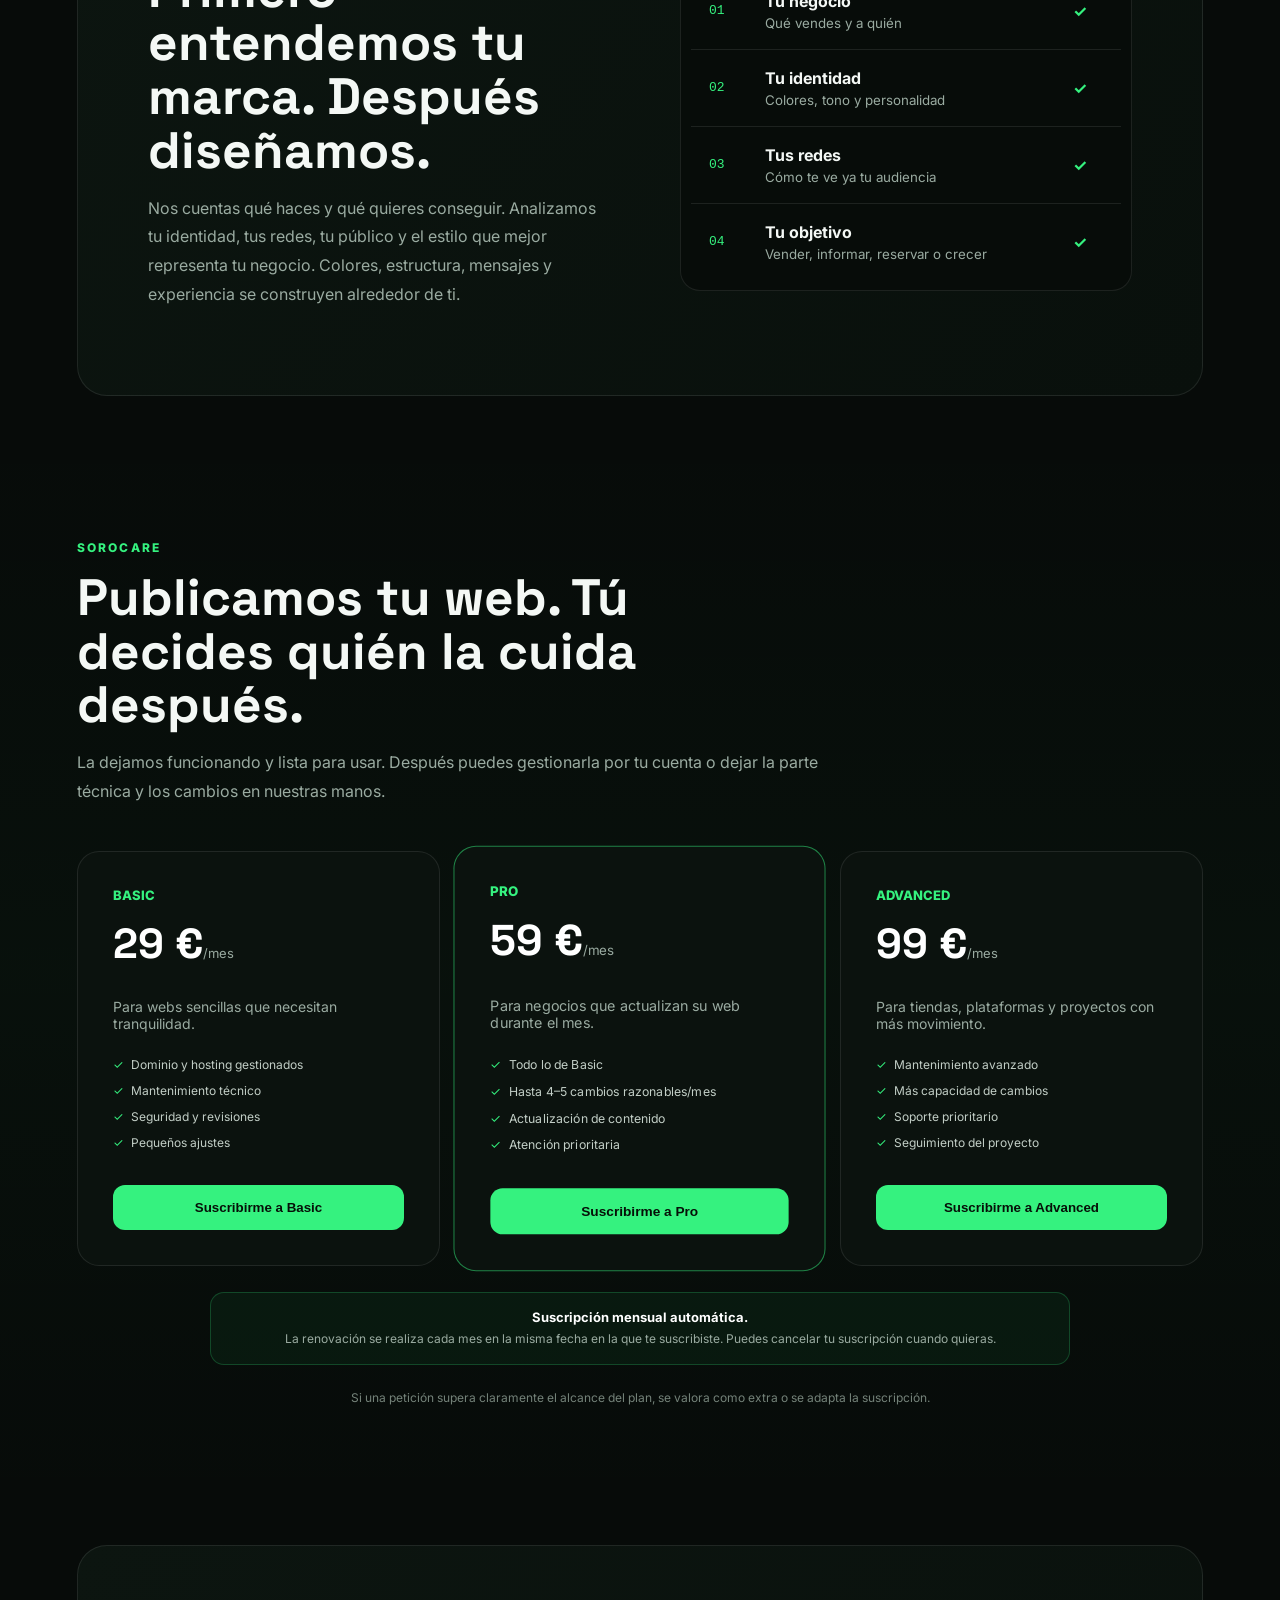
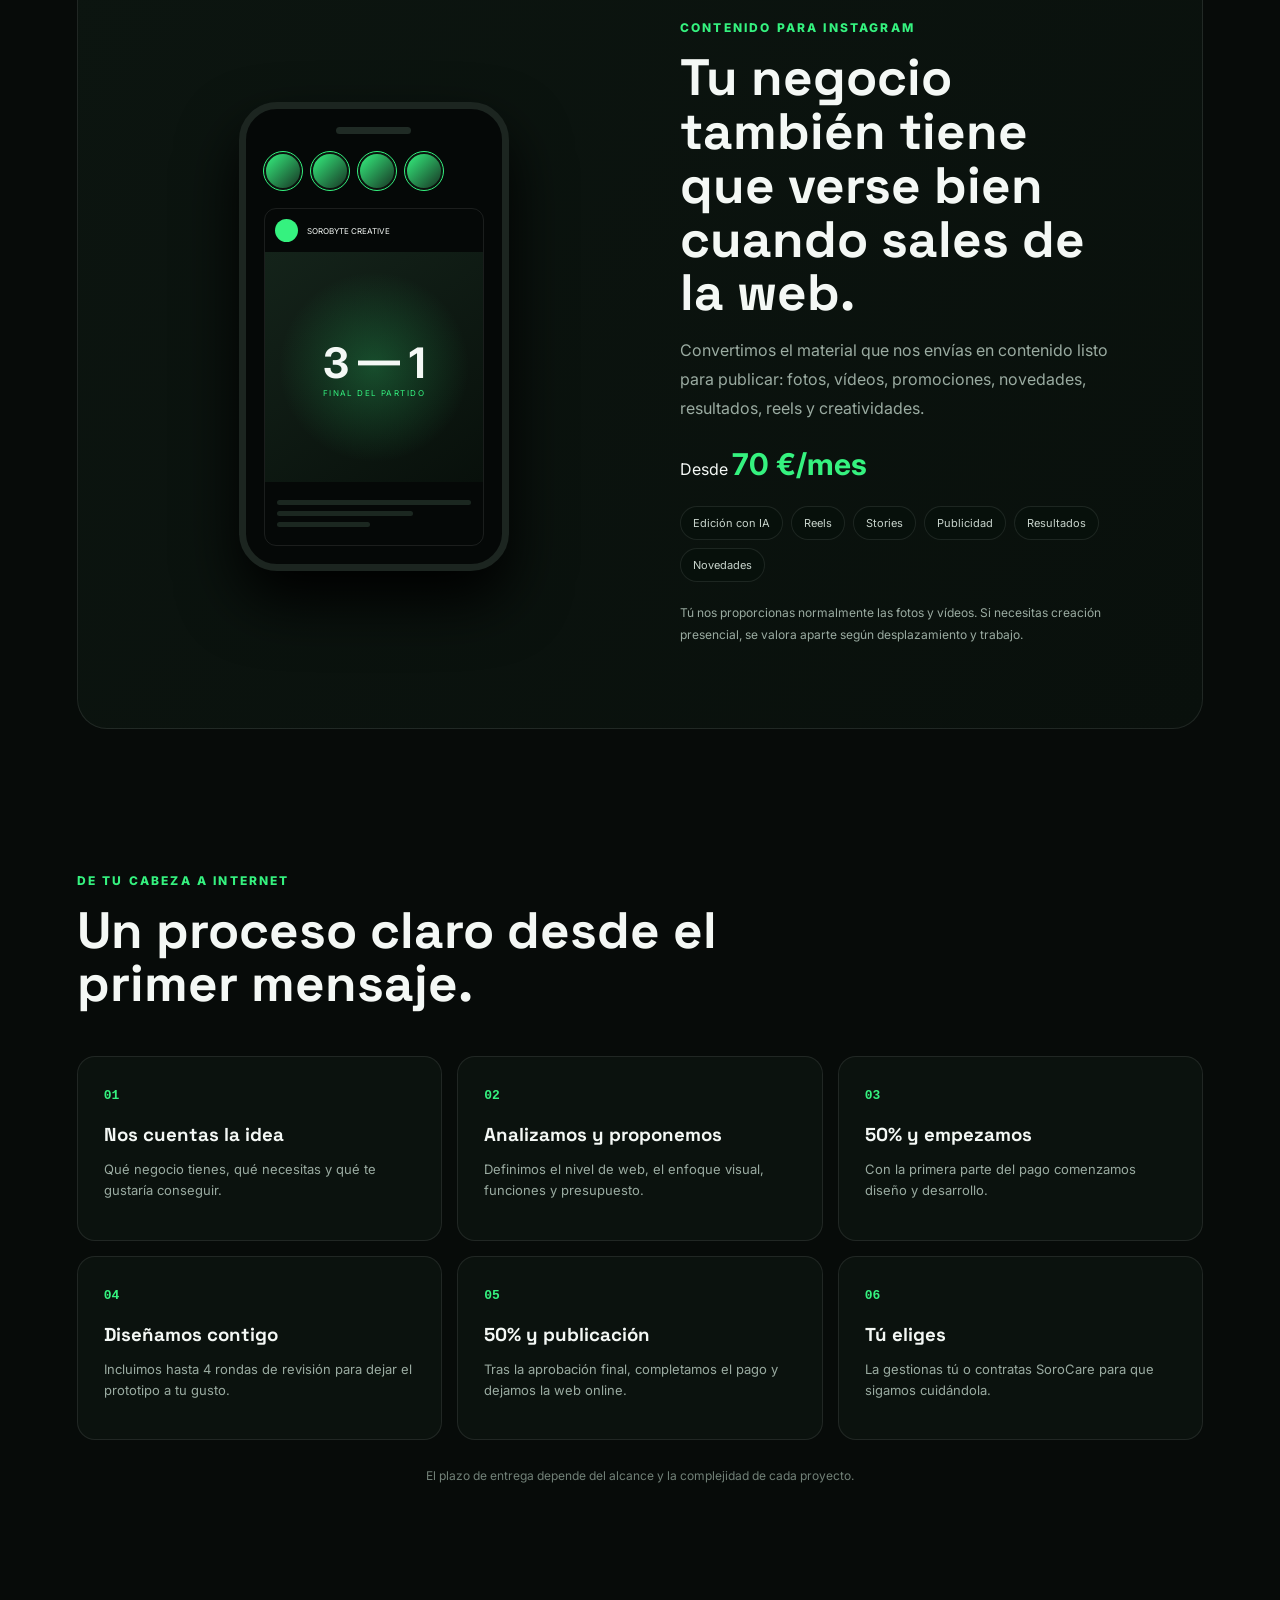
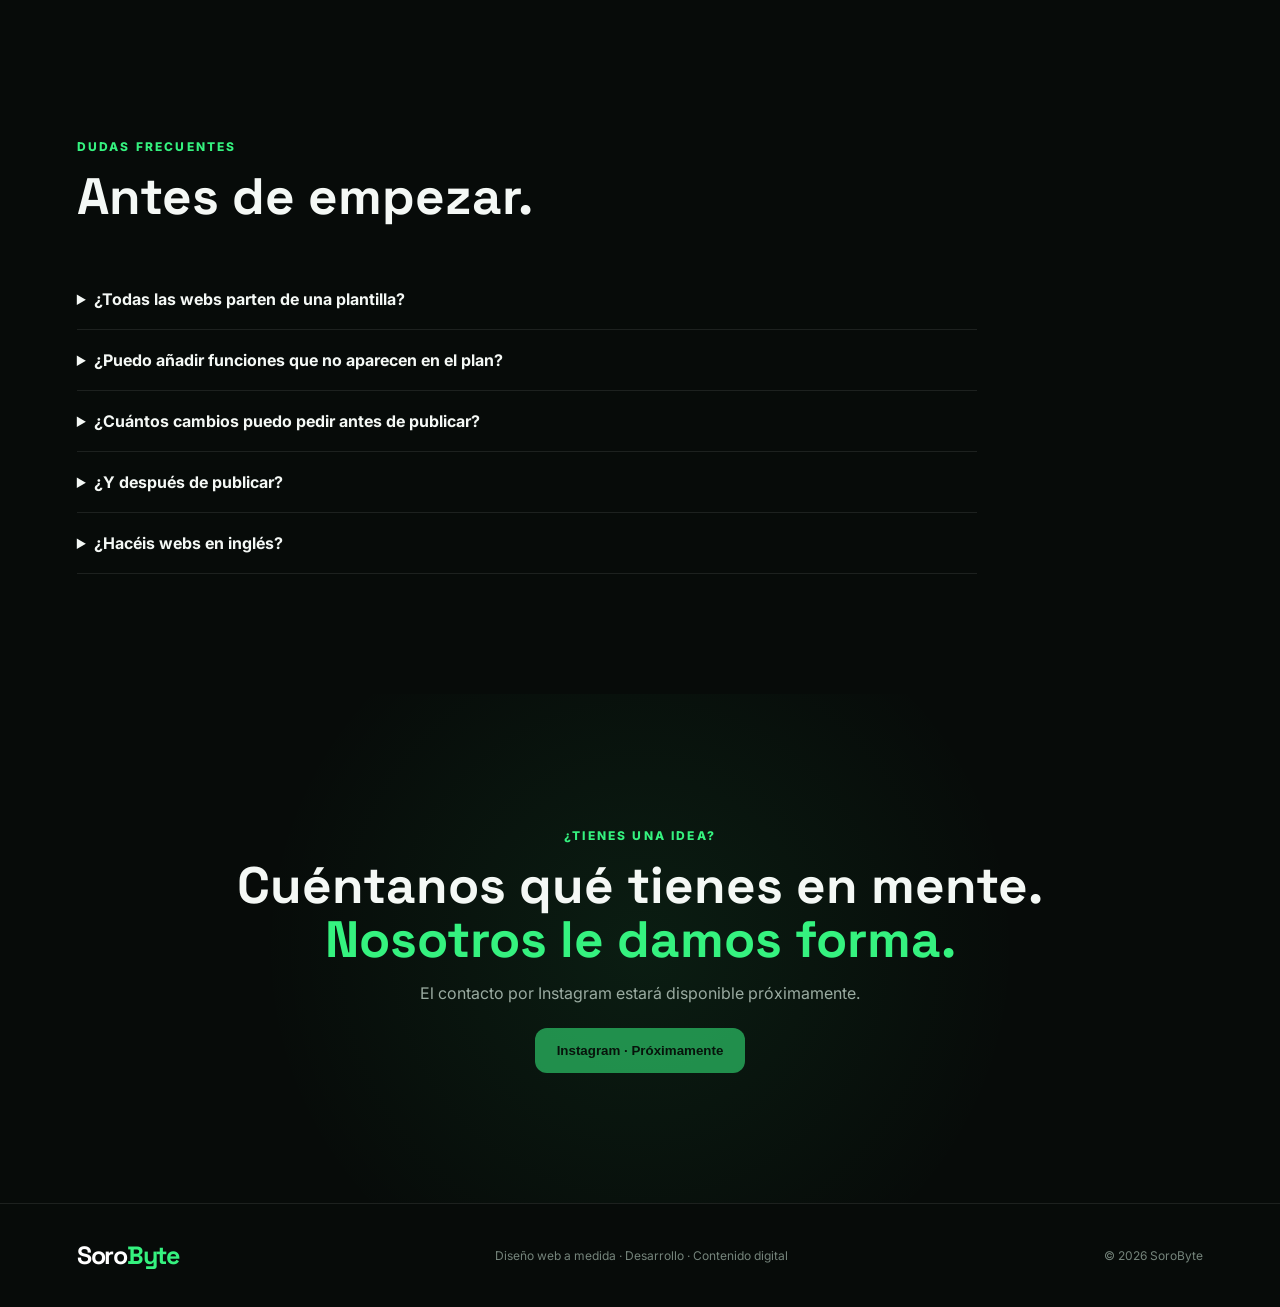
==== commit b9662fbe: "Add distinct plan examples and football center demos" ====
--- a/index.html
+++ b/index.html
@@ -76,7 +76,11 @@
             <li>Contacto, ubicación y redes</li>
             <li>Adaptada a móvil</li>
           </ul>
-          <div class="plan-actions"><button class="btn btn-ghost btn-wide contact-plan" data-plan="esencial">Quiero este plan</button></div>
+          <div class="plan-example"><strong>Ejemplo:</strong> Centro de fútbol: instalaciones, precios, horarios, ubicación y reserva por WhatsApp.</div>
+          <div class="plan-actions">
+            <a class="btn btn-wide plan-demo" href="demos/esencial.html?v=18" target="_blank" rel="noopener">Mostrar diseño</a>
+            <button class="btn btn-ghost btn-wide contact-plan" data-plan="esencial">Quiero este plan</button>
+          </div>
         </article>
 
         <article class="plan featured">
@@ -92,7 +96,11 @@
             <li>Galerías y formularios</li>
             <li>Estructura comercial completa</li>
           </ul>
-          <div class="plan-actions"><button class="btn btn-ghost btn-wide contact-plan" data-plan="profesional">Quiero este plan</button></div>
+          <div class="plan-example"><strong>Ejemplo:</strong> Centro de fútbol: web más completa con torneos, promociones, galería, opiniones y formularios.</div>
+          <div class="plan-actions">
+            <a class="btn btn-wide plan-demo" href="demos/profesional.html?v=18" target="_blank" rel="noopener">Mostrar diseño</a>
+            <button class="btn btn-ghost btn-wide contact-plan" data-plan="profesional">Quiero este plan</button>
+          </div>
         </article>
 
         <article class="plan">
@@ -107,7 +115,11 @@
             <li>Gestión de pedidos</li>
             <li>Diseño pensado para conversión</li>
           </ul>
-          <div class="plan-actions"><button class="btn btn-ghost btn-wide contact-plan" data-plan="tienda">Quiero este plan</button></div>
+          <div class="plan-example"><strong>Ejemplo:</strong> Centro de fútbol: venta online de bonos, camisetas, campus e inscripciones a torneos.</div>
+          <div class="plan-actions">
+            <a class="btn btn-wide plan-demo" href="demos/tienda.html?v=18" target="_blank" rel="noopener">Mostrar diseño</a>
+            <button class="btn btn-ghost btn-wide contact-plan" data-plan="tienda">Quiero este plan</button>
+          </div>
         </article>
 
         <article class="plan">
@@ -122,7 +134,11 @@
             <li>Automatizaciones</li>
             <li>Funciones personalizadas</li>
           </ul>
-          <div class="plan-actions"><button class="btn btn-ghost btn-wide contact-plan" data-plan="avanzada">Quiero este plan</button></div>
+          <div class="plan-example"><strong>Ejemplo:</strong> Centro de fútbol: reservas reales, usuarios, horarios disponibles, pagos y zona privada.</div>
+          <div class="plan-actions">
+            <a class="btn btn-wide plan-demo" href="demos/avanzada.html?v=18" target="_blank" rel="noopener">Mostrar diseño</a>
+            <button class="btn btn-ghost btn-wide contact-plan" data-plan="avanzada">Quiero este plan</button>
+          </div>
         </article>
 
         <article class="plan special">
@@ -137,7 +153,11 @@
             <li>Subastas, rifas y marketplaces</li>
             <li>Juegos sencillos y lógica avanzada</li>
           </ul>
-          <div class="plan-actions"><button class="btn btn-ghost btn-wide contact-plan" data-plan="especial">Quiero hablar de mi idea</button></div>
+          <div class="plan-example"><strong>Ejemplo:</strong> Centro de fútbol: plataforma completa con equipos, ligas, clasificaciones, estadísticas, chat y varios centros.</div>
+          <div class="plan-actions">
+            <a class="btn btn-wide plan-demo" href="demos/especial.html?v=18" target="_blank" rel="noopener">Mostrar diseño</a>
+            <button class="btn btn-ghost btn-wide contact-plan" data-plan="especial">Quiero hablar de mi idea</button>
+          </div>
         </article>
       </div>
 
--- a/styles.css
+++ b/styles.css
@@ -207,3 +207,17 @@
   font-size:12px;
   line-height:1.55;
 }
+
+/* Plan examples + demo buttons v18 */
+.plan-example{
+  margin:18px 0 20px;
+  padding:12px 13px;
+  border-radius:12px;
+  border:1px solid rgba(53,242,127,.16);
+  background:rgba(53,242,127,.045);
+  color:#aebbb2;
+  font-size:12px;
+  line-height:1.55;
+}
+.plan-example strong{color:#fff}
+.plan-demo{text-decoration:none;text-align:center}
